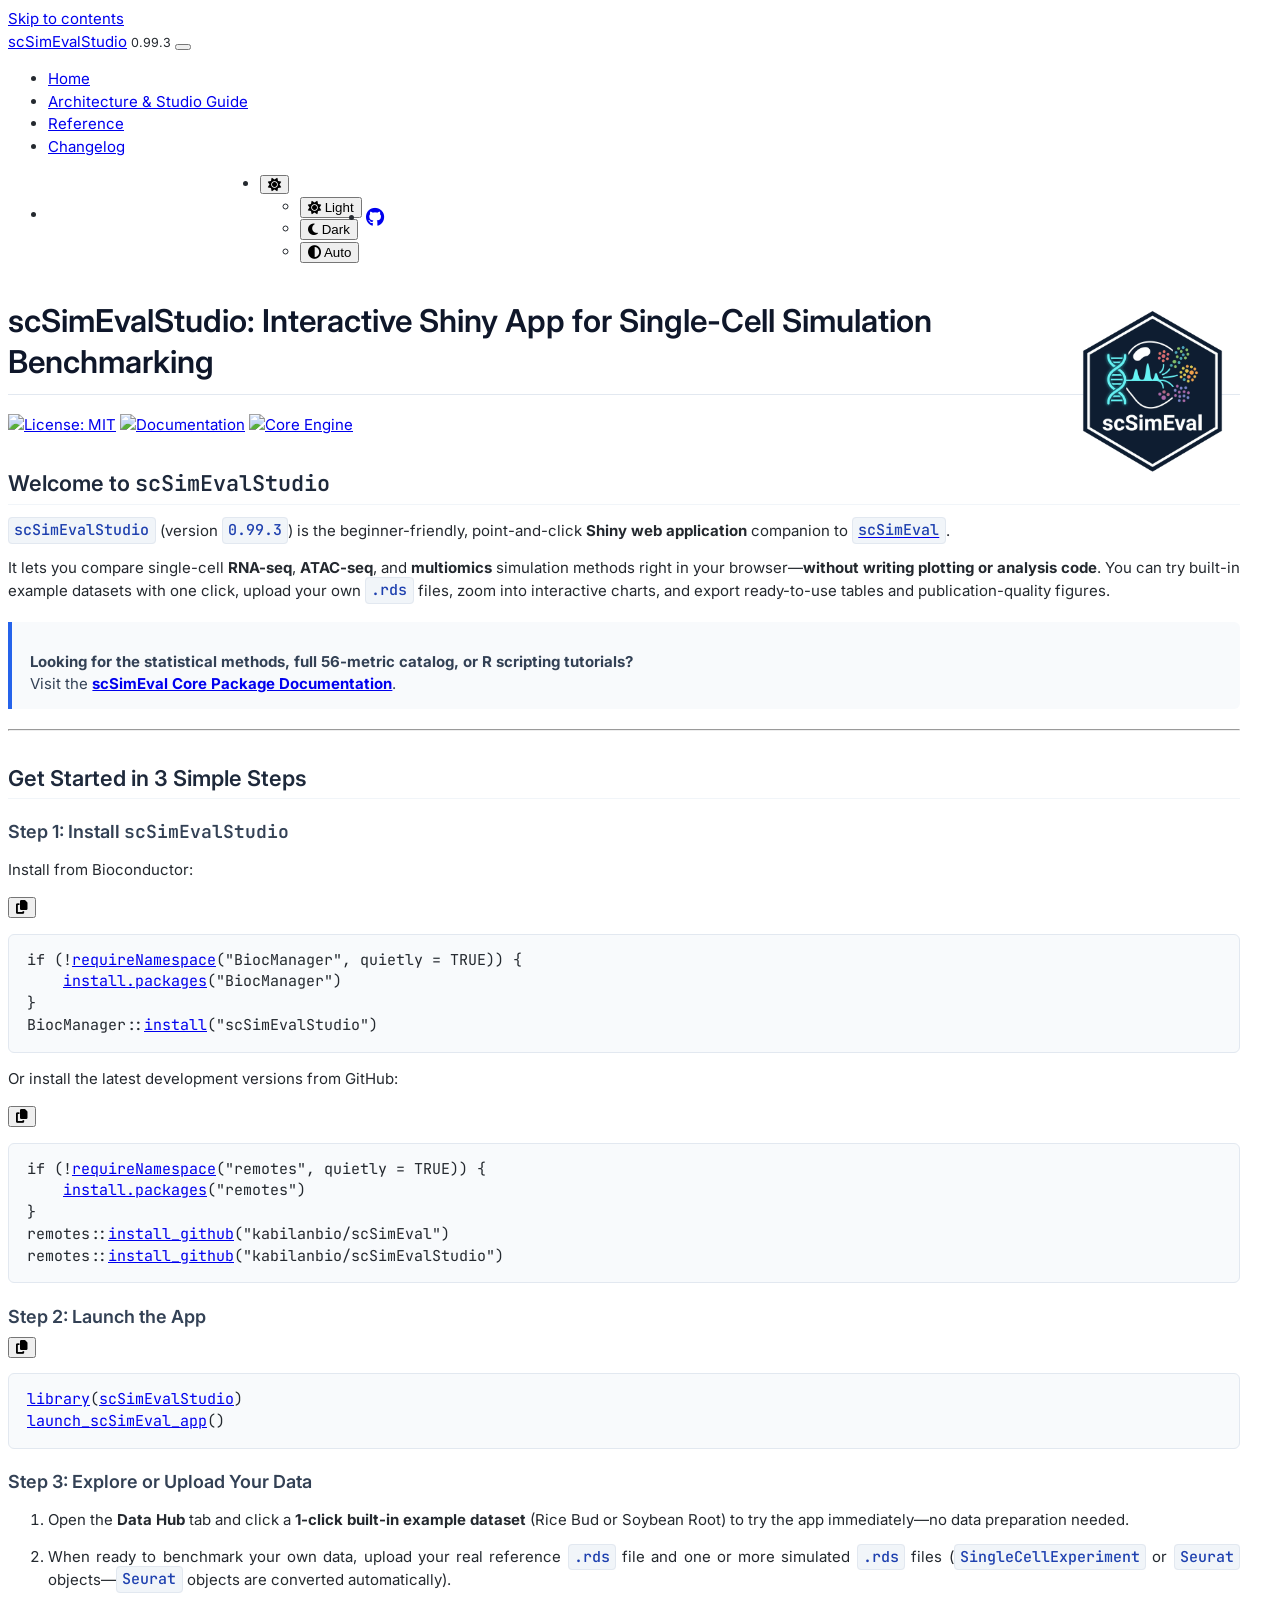
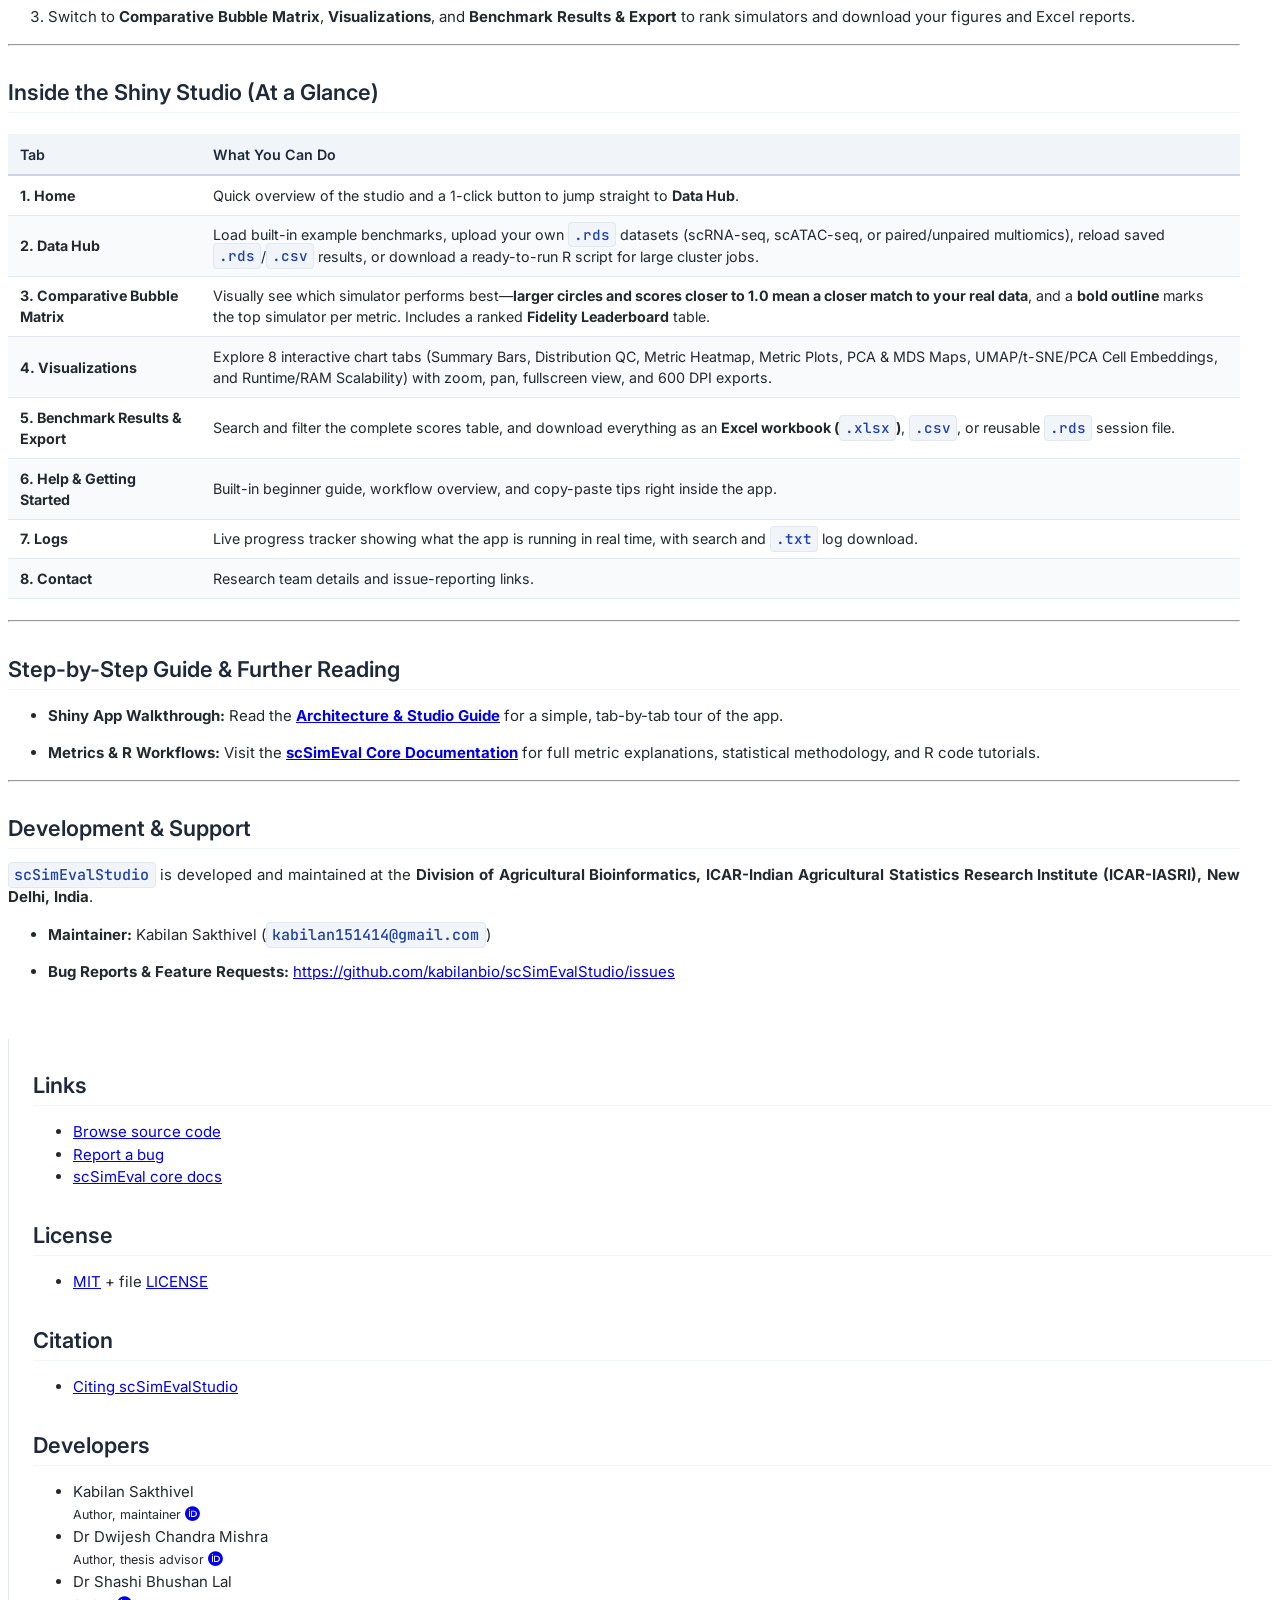
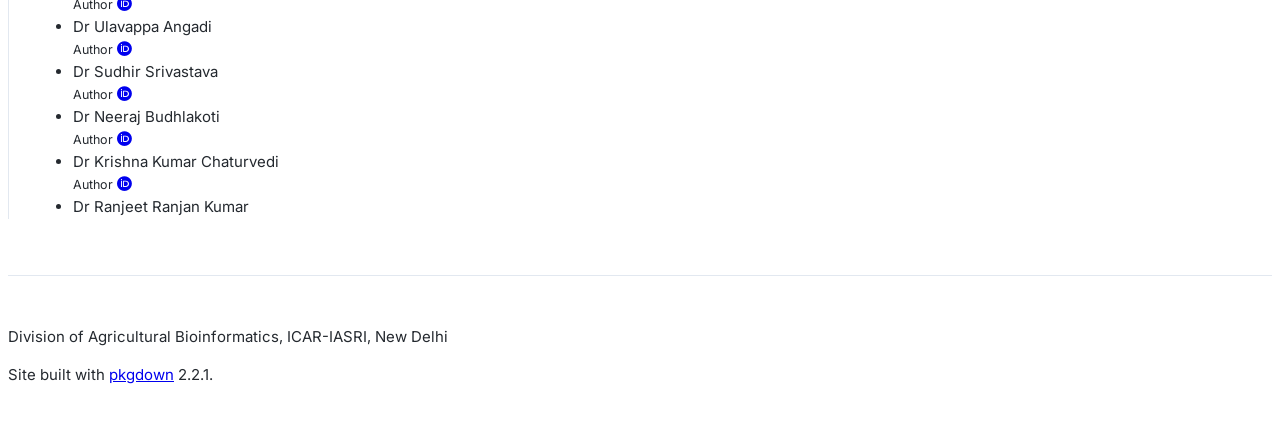
==== docs/index.html @ 8218915e "version 0.99.3 commit" ====
<!DOCTYPE html>
<!-- Generated by pkgdown: do not edit by hand --><html lang="en">
<head>
<meta http-equiv="Content-Type" content="text/html; charset=UTF-8">
<meta charset="utf-8">
<meta http-equiv="X-UA-Compatible" content="IE=edge">
<meta name="viewport" content="width=device-width, initial-scale=1, shrink-to-fit=no">
<title>scSimEvalStudio: Interactive Shiny App for Single-Cell Simulation Benchmarking • scSimEvalStudio</title>
<!-- favicons --><link rel="icon" type="image/png" sizes="96x96" href="favicon-96x96.png">
<link rel="icon" type="image/svg+xml" href="favicon.svg">
<link rel="apple-touch-icon" sizes="180x180" href="apple-touch-icon.png">
<link rel="icon" sizes="any" href="favicon.ico">
<link rel="manifest" href="site.webmanifest">
<script src="lightswitch.js"></script><script src="deps/jquery-3.6.0/jquery-3.6.0.min.js"></script><meta name="viewport" content="width=device-width, initial-scale=1, shrink-to-fit=no">
<link href="deps/bootstrap-5.3.8/bootstrap.min.css" rel="stylesheet">
<script src="deps/bootstrap-5.3.8/bootstrap.bundle.min.js"></script><link href="deps/font-awesome-6.5.2/css/all.min.css" rel="stylesheet">
<link href="deps/font-awesome-6.5.2/css/v4-shims.min.css" rel="stylesheet">
<script src="deps/headroom-0.11.0/headroom.min.js"></script><script src="deps/headroom-0.11.0/jQuery.headroom.min.js"></script><script src="deps/bootstrap-toc-1.0.1/bootstrap-toc.min.js"></script><script src="deps/clipboard.js-2.0.11/clipboard.min.js"></script><script src="deps/search-1.0.0/autocomplete.jquery.min.js"></script><script src="deps/search-1.0.0/fuse.min.js"></script><script src="deps/search-1.0.0/mark.min.js"></script><!-- pkgdown --><script src="pkgdown.js"></script><link href="extra.css" rel="stylesheet">
<meta property="og:title" content="scSimEvalStudio: Interactive Shiny App for Single-Cell Simulation Benchmarking">
<meta name="description" content="Point-and-click Shiny studio for exploring, comparing, and exporting single-cell and multiomics simulation benchmarks powered by scSimEval.">
<meta property="og:description" content="Point-and-click Shiny studio for exploring, comparing, and exporting single-cell and multiomics simulation benchmarks powered by scSimEval.">
<meta property="og:image" content="https://kabilanbio.github.io/scSimEvalStudio/logo.png">
<link rel="preconnect" href="https://fonts.googleapis.com">
<link rel="preconnect" href="https://fonts.gstatic.com" crossorigin>
<link href="https://fonts.googleapis.com/css2?family=Inter:wght@300;400;500;600;700&amp;family=JetBrains+Mono:wght@400;500&amp;display=swap" rel="stylesheet">
</head>
<body>
    <a href="#main" class="visually-hidden-focusable">Skip to contents</a>


    <nav class="navbar navbar-expand-lg fixed-top " aria-label="Site navigation"><div class="container">

    <a class="navbar-brand me-2" href="index.html">scSimEvalStudio</a>

    <small class="nav-text text-muted me-auto" data-bs-toggle="tooltip" data-bs-placement="bottom" title="">0.99.3</small>


    <button class="navbar-toggler" type="button" data-bs-toggle="collapse" data-bs-target="#navbar" aria-controls="navbar" aria-expanded="false" aria-label="Toggle navigation">
      <span class="navbar-toggler-icon"></span>
    </button>

    <div id="navbar" class="collapse navbar-collapse ms-3">
      <ul class="navbar-nav me-auto">
<li class="active nav-item"><a class="nav-link" href="index.html">Home</a></li>
<li class="nav-item"><a class="nav-link" href="articles/scSimEvalStudio-workflow.html">Architecture &amp; Studio Guide</a></li>
<li class="nav-item"><a class="nav-link" href="reference/index.html">Reference</a></li>
<li class="nav-item"><a class="nav-link" href="news/index.html">Changelog</a></li>
      </ul>
<ul class="navbar-nav">
<li class="nav-item"><form class="form-inline" role="search">
 <input class="form-control" type="search" name="search-input" id="search-input" autocomplete="off" aria-label="Search site" placeholder="Search for" data-search-index="search.json">
</form></li>
<li class="nav-item dropdown">
  <button class="nav-link dropdown-toggle" type="button" id="dropdown-lightswitch" data-bs-toggle="dropdown" aria-expanded="false" aria-haspopup="true" aria-label="Light switch"><span class="fa fa-sun"></span></button>
  <ul class="dropdown-menu dropdown-menu-end" aria-labelledby="dropdown-lightswitch">
<li><button class="dropdown-item" data-bs-theme-value="light"><span class="fa fa-sun"></span> Light</button></li>
    <li><button class="dropdown-item" data-bs-theme-value="dark"><span class="fa fa-moon"></span> Dark</button></li>
    <li><button class="dropdown-item" data-bs-theme-value="auto"><span class="fa fa-adjust"></span> Auto</button></li>
  </ul>
</li>
<li class="nav-item"><a class="external-link nav-link" href="https://github.com/kabilanbio/scSimEvalStudio" aria-label="GitHub repository"><span class="fa fa-github fa-lg"></span></a></li>
      </ul>
</div>


  </div>
</nav><div class="container template-home">
<div class="row">
  <main id="main" class="col-md-9"><div class="section level1">
<div class="page-header">
<img src="logo.png" class="logo" alt="scSimEvalStudio logo"><h1 id="scsimevalstudio-interactive-shiny-app-for-single-cell-simulation-benchmarking">scSimEvalStudio: Interactive Shiny App for Single-Cell Simulation Benchmarking<a class="anchor" aria-label="anchor" href="#scsimevalstudio-interactive-shiny-app-for-single-cell-simulation-benchmarking"></a>
</h1>
</div>
<p><a href="https://opensource.org/licenses/MIT" class="external-link"><img src="https://img.shields.io/badge/License-MIT-yellow.svg" alt="License: MIT"></a> <a href="https://kabilanbio.github.io/scSimEvalStudio/"><img src="https://img.shields.io/badge/docs-pkgdown-blue.svg" alt="Documentation"></a> <a href="https://kabilanbio.github.io/scSimEval/" class="external-link"><img src="https://img.shields.io/badge/scSimEval-v0.99.12-2c3e50.svg" alt="Core Engine"></a></p>
<hr>

<div class="section level2">
<h2 id="welcome-to-scsimevalstudio">Welcome to <code>scSimEvalStudio</code><a class="anchor" aria-label="anchor" href="#welcome-to-scsimevalstudio"></a>
</h2>
<p><strong><code>scSimEvalStudio</code></strong> (version <code>0.99.3</code>) is the beginner-friendly, point-and-click <strong>Shiny web application</strong> companion to <strong><a href="https://kabilanbio.github.io/scSimEval/" class="external-link"><code>scSimEval</code></a></strong>.</p>
<p>It lets you compare single-cell <strong>RNA-seq</strong>, <strong>ATAC-seq</strong>, and <strong>multiomics</strong> simulation methods right in your browser—<strong>without writing plotting or analysis code</strong>. You can try built-in example datasets with one click, upload your own <code>.rds</code> files, zoom into interactive charts, and export ready-to-use tables and publication-quality figures.</p>
<blockquote>
<p><strong>Looking for the statistical methods, full 56-metric catalog, or R scripting tutorials?</strong><br>
Visit the <strong><a href="https://kabilanbio.github.io/scSimEval/" class="external-link">scSimEval Core Package Documentation</a></strong>.</p>
</blockquote>
<hr>
</div>

<div class="section level2">
<h2 id="get-started-in-3-simple-steps">Get Started in 3 Simple Steps<a class="anchor" aria-label="anchor" href="#get-started-in-3-simple-steps"></a>
</h2>

<div class="section level3">
<h3 id="step-1-install-scsimevalstudio">Step 1: Install <code>scSimEvalStudio</code><a class="anchor" aria-label="anchor" href="#step-1-install-scsimevalstudio"></a>
</h3>
<p>Install from Bioconductor:</p>
<div class="sourceCode" id="cb1"><pre class="downlit sourceCode r">
<code class="sourceCode R"><span><span class="kw">if</span> <span class="op">(</span><span class="op">!</span><span class="fu"><a href="https://rdrr.io/r/base/ns-load.html" class="external-link">requireNamespace</a></span><span class="op">(</span><span class="st">"BiocManager"</span>, quietly <span class="op">=</span> <span class="cn">TRUE</span><span class="op">)</span><span class="op">)</span> <span class="op">{</span></span>
<span>    <span class="fu"><a href="https://rdrr.io/r/utils/install.packages.html" class="external-link">install.packages</a></span><span class="op">(</span><span class="st">"BiocManager"</span><span class="op">)</span></span>
<span><span class="op">}</span></span>
<span><span class="fu">BiocManager</span><span class="fu">::</span><span class="fu"><a href="https://bioconductor.github.io/BiocManager/reference/install.html" class="external-link">install</a></span><span class="op">(</span><span class="st">"scSimEvalStudio"</span><span class="op">)</span></span></code></pre></div>
<p>Or install the latest development versions from GitHub:</p>
<div class="sourceCode" id="cb2"><pre class="downlit sourceCode r">
<code class="sourceCode R"><span><span class="kw">if</span> <span class="op">(</span><span class="op">!</span><span class="fu"><a href="https://rdrr.io/r/base/ns-load.html" class="external-link">requireNamespace</a></span><span class="op">(</span><span class="st">"remotes"</span>, quietly <span class="op">=</span> <span class="cn">TRUE</span><span class="op">)</span><span class="op">)</span> <span class="op">{</span></span>
<span>    <span class="fu"><a href="https://rdrr.io/r/utils/install.packages.html" class="external-link">install.packages</a></span><span class="op">(</span><span class="st">"remotes"</span><span class="op">)</span></span>
<span><span class="op">}</span></span>
<span><span class="fu">remotes</span><span class="fu">::</span><span class="fu"><a href="https://remotes.r-lib.org/reference/install_github.html" class="external-link">install_github</a></span><span class="op">(</span><span class="st">"kabilanbio/scSimEval"</span><span class="op">)</span></span>
<span><span class="fu">remotes</span><span class="fu">::</span><span class="fu"><a href="https://remotes.r-lib.org/reference/install_github.html" class="external-link">install_github</a></span><span class="op">(</span><span class="st">"kabilanbio/scSimEvalStudio"</span><span class="op">)</span></span></code></pre></div>
</div>

<div class="section level3">
<h3 id="step-2-launch-the-app">Step 2: Launch the App<a class="anchor" aria-label="anchor" href="#step-2-launch-the-app"></a>
</h3>
<div class="sourceCode" id="cb3"><pre class="downlit sourceCode r">
<code class="sourceCode R"><span><span class="kw"><a href="https://rdrr.io/r/base/library.html" class="external-link">library</a></span><span class="op">(</span><span class="va"><a href="https://kabilanbio.github.io/scSimEvalStudio/">scSimEvalStudio</a></span><span class="op">)</span></span>
<span><span class="fu"><a href="reference/launch_scSimEval_app.html">launch_scSimEval_app</a></span><span class="op">(</span><span class="op">)</span></span></code></pre></div>
</div>

<div class="section level3">
<h3 id="step-3-explore-or-upload-your-data">Step 3: Explore or Upload Your Data<a class="anchor" aria-label="anchor" href="#step-3-explore-or-upload-your-data"></a>
</h3>
<ol>
<li>Open the <strong>Data Hub</strong> tab and click a <strong>1-click built-in example dataset</strong> (Rice Bud or Soybean Root) to try the app immediately—no data preparation needed.</li>
<li>When ready to benchmark your own data, upload your real reference <code>.rds</code> file and one or more simulated <code>.rds</code> files (<code>SingleCellExperiment</code> or <code>Seurat</code> objects—<code>Seurat</code> objects are converted automatically).</li>
<li>Switch to <strong>Comparative Bubble Matrix</strong>, <strong>Visualizations</strong>, and <strong>Benchmark Results &amp; Export</strong> to rank simulators and download your figures and Excel reports.</li>
</ol>
<hr>
</div>
</div>

<div class="section level2">
<h2 id="inside-the-shiny-studio-at-a-glance">Inside the Shiny Studio (At a Glance)<a class="anchor" aria-label="anchor" href="#inside-the-shiny-studio-at-a-glance"></a>
</h2>
<table class="table">
<thead>
<tr class="header">
<th style="text-align: left;">Tab</th>
<th style="text-align: left;">What You Can Do</th>
</tr>
</thead>
<tbody>
<tr class="odd">
<td style="text-align: left;"><strong>1. Home</strong></td>
<td style="text-align: left;">Quick overview of the studio and a 1-click button to jump straight to <strong>Data Hub</strong>.</td>
</tr>
<tr class="even">
<td style="text-align: left;"><strong>2. Data Hub</strong></td>
<td style="text-align: left;">Load built-in example benchmarks, upload your own <code>.rds</code> datasets (scRNA-seq, scATAC-seq, or paired/unpaired multiomics), reload saved <code>.rds</code>/<code>.csv</code> results, or download a ready-to-run R script for large cluster jobs.</td>
</tr>
<tr class="odd">
<td style="text-align: left;"><strong>3. Comparative Bubble Matrix</strong></td>
<td style="text-align: left;">Visually see which simulator performs best—<strong>larger circles and scores closer to 1.0 mean a closer match to your real data</strong>, and a <strong>bold outline</strong> marks the top simulator per metric. Includes a ranked <strong>Fidelity Leaderboard</strong> table.</td>
</tr>
<tr class="even">
<td style="text-align: left;"><strong>4. Visualizations</strong></td>
<td style="text-align: left;">Explore 8 interactive chart tabs (Summary Bars, Distribution QC, Metric Heatmap, Metric Plots, PCA &amp; MDS Maps, UMAP/t-SNE/PCA Cell Embeddings, and Runtime/RAM Scalability) with zoom, pan, fullscreen view, and 600 DPI exports.</td>
</tr>
<tr class="odd">
<td style="text-align: left;"><strong>5. Benchmark Results &amp; Export</strong></td>
<td style="text-align: left;">Search and filter the complete scores table, and download everything as an <strong>Excel workbook (<code>.xlsx</code>)</strong>, <strong><code>.csv</code></strong>, or reusable <strong><code>.rds</code></strong> session file.</td>
</tr>
<tr class="even">
<td style="text-align: left;"><strong>6. Help &amp; Getting Started</strong></td>
<td style="text-align: left;">Built-in beginner guide, workflow overview, and copy-paste tips right inside the app.</td>
</tr>
<tr class="odd">
<td style="text-align: left;"><strong>7. Logs</strong></td>
<td style="text-align: left;">Live progress tracker showing what the app is running in real time, with search and <code>.txt</code> log download.</td>
</tr>
<tr class="even">
<td style="text-align: left;"><strong>8. Contact</strong></td>
<td style="text-align: left;">Research team details and issue-reporting links.</td>
</tr>
</tbody>
</table>
<hr>
</div>

<div class="section level2">
<h2 id="step-by-step-guide-further-reading">Step-by-Step Guide &amp; Further Reading<a class="anchor" aria-label="anchor" href="#step-by-step-guide-further-reading"></a>
</h2>
<ul>
<li><strong>Shiny App Walkthrough:</strong> Read the <strong><a href="articles/scSimEvalStudio-workflow.html">Architecture &amp; Studio Guide</a></strong> for a simple, tab-by-tab tour of the app.</li>
<li><strong>Metrics &amp; R Workflows:</strong> Visit the <strong><a href="https://kabilanbio.github.io/scSimEval/" class="external-link">scSimEval Core Documentation</a></strong> for full metric explanations, statistical methodology, and R code tutorials.</li>
</ul>
<hr>
</div>

<div class="section level2">
<h2 id="development-support">Development &amp; Support<a class="anchor" aria-label="anchor" href="#development-support"></a>
</h2>
<p><code>scSimEvalStudio</code> is developed and maintained at the <strong>Division of Agricultural Bioinformatics, ICAR-Indian Agricultural Statistics Research Institute (ICAR-IASRI), New Delhi, India</strong>.</p>
<ul>
<li><strong>Maintainer:</strong> Kabilan Sakthivel (<code>kabilan151414@gmail.com</code>)</li>
<li><strong>Bug Reports &amp; Feature Requests:</strong> <a href="https://github.com/kabilanbio/scSimEvalStudio/issues" class="external-link">https://github.com/kabilanbio/scSimEvalStudio/issues</a></li>
</ul>
</div>
</div>
  </main><aside class="col-md-3"><div class="links">
<h2 data-toc-skip>Links</h2>
<ul class="list-unstyled">
<li><a href="https://github.com/kabilanbio/scSimEvalStudio/" class="external-link">Browse source code</a></li>
<li><a href="https://github.com/kabilanbio/scSimEvalStudio/issues" class="external-link">Report a bug</a></li>
<li><a href="https://kabilanbio.github.io/scSimEval/" class="external-link">scSimEval core docs</a></li>
</ul>
</div>

<div class="license">
<h2 data-toc-skip>License</h2>
<ul class="list-unstyled">
<li>
<a href="https://opensource.org/licenses/mit-license.php" class="external-link">MIT</a> + file <a href="LICENSE-text.html">LICENSE</a>
</li>
</ul>
</div>


<div class="citation">
<h2 data-toc-skip>Citation</h2>
<ul class="list-unstyled">
<li><a href="authors.html#citation">Citing scSimEvalStudio</a></li>
</ul>
</div>

<div class="developers">
<h2 data-toc-skip>Developers</h2>
<ul class="list-unstyled">
<li>Kabilan Sakthivel <br><small class="roles"> Author, maintainer </small> <a href="https://orcid.org/0009-0002-9422-0938" target="orcid.widget" aria-label="ORCID" class="external-link"><span class="fab fa-orcid orcid" aria-hidden="true"></span></a>  </li>
<li>Dr Dwijesh Chandra Mishra <br><small class="roles"> Author, thesis advisor </small> <a href="https://orcid.org/0000-0002-3327-6156" target="orcid.widget" aria-label="ORCID" class="external-link"><span class="fab fa-orcid orcid" aria-hidden="true"></span></a>  </li>
<li>Dr Shashi Bhushan Lal <br><small class="roles"> Author </small> <a href="https://orcid.org/0000-0002-2958-6178" target="orcid.widget" aria-label="ORCID" class="external-link"><span class="fab fa-orcid orcid" aria-hidden="true"></span></a>  </li>
<li>Dr Ulavappa Angadi <br><small class="roles"> Author </small> <a href="https://orcid.org/0000-0003-0012-0179" target="orcid.widget" aria-label="ORCID" class="external-link"><span class="fab fa-orcid orcid" aria-hidden="true"></span></a>  </li>
<li>Dr Sudhir Srivastava <br><small class="roles"> Author </small> <a href="https://orcid.org/0000-0003-4990-7693" target="orcid.widget" aria-label="ORCID" class="external-link"><span class="fab fa-orcid orcid" aria-hidden="true"></span></a>  </li>
<li>Dr Neeraj Budhlakoti <br><small class="roles"> Author </small> <a href="https://orcid.org/0000-0003-3380-7831" target="orcid.widget" aria-label="ORCID" class="external-link"><span class="fab fa-orcid orcid" aria-hidden="true"></span></a>  </li>
<li>Dr Krishna Kumar Chaturvedi <br><small class="roles"> Author </small> <a href="https://orcid.org/0000-0002-6529-5466" target="orcid.widget" aria-label="ORCID" class="external-link"><span class="fab fa-orcid orcid" aria-hidden="true"></span></a>  </li>
<li>Dr Ranjeet Ranjan Kumar <br><small class="roles"> Author </small> <a href="https://orcid.org/0000-0002-2279-6340" target="orcid.widget" aria-label="ORCID" class="external-link"><span class="fab fa-orcid orcid" aria-hidden="true"></span></a>  </li>
<li>Dr Navin Chandra Gupta <br><small class="roles"> Author </small> <a href="https://orcid.org/0000-0002-6502-448X" target="orcid.widget" aria-label="ORCID" class="external-link"><span class="fab fa-orcid orcid" aria-hidden="true"></span></a>  </li>
<li><a href="authors.html">More about authors...</a></li>
</ul>
</div>

  </aside>
</div>


    <footer><div class="pkgdown-footer-left">
  <p>Division of Agricultural Bioinformatics, ICAR-IASRI, New Delhi</p>
</div>

<div class="pkgdown-footer-right">
  <p>Site built with <a href="https://pkgdown.r-lib.org/" class="external-link">pkgdown</a> 2.2.1.</p>
</div>

    </footer>
</div>

<script>
document.addEventListener("DOMContentLoaded", function() {
  const searchInput = document.getElementById("search-input");
  if (searchInput) {
    searchInput.placeholder = "Search docs... (Press /)";
  }
});
</script>

  </body>
</html>
---- docs/deps/font-awesome-6.5.2/css/v4-shims.min.css ----
/*!
 * Font Awesome Free 6.5.2 by @fontawesome - https://fontawesome.com
 * License - https://fontawesome.com/license/free (Icons: CC BY 4.0, Fonts: SIL OFL 1.1, Code: MIT License)
 * Copyright 2024 Fonticons, Inc.
 */
.fa.fa-glass:before{content:"\f000"}.fa.fa-envelope-o{font-family:"Font Awesome 6 Free";font-weight:400}.fa.fa-envelope-o:before{content:"\f0e0"}.fa.fa-star-o{font-family:"Font Awesome 6 Free";font-weight:400}.fa.fa-star-o:before{content:"\f005"}.fa.fa-close:before,.fa.fa-remove:before{content:"\f00d"}.fa.fa-gear:before{content:"\f013"}.fa.fa-trash-o{font-family:"Font Awesome 6 Free";font-weight:400}.fa.fa-trash-o:before{content:"\f2ed"}.fa.fa-home:before{content:"\f015"}.fa.fa-file-o{font-family:"Font Awesome 6 Free";font-weight:400}.fa.fa-file-o:before{content:"\f15b"}.fa.fa-clock-o{font-family:"Font Awesome 6 Free";font-weight:400}.fa.fa-clock-o:before{content:"\f017"}.fa.fa-arrow-circle-o-down{font-family:"Font Awesome 6 Free";font-weight:400}.fa.fa-arrow-circle-o-down:before{content:"\f358"}.fa.fa-arrow-circle-o-up{font-family:"Font Awesome 6 Free";font-weight:400}.fa.fa-arrow-circle-o-up:before{content:"\f35b"}.fa.fa-play-circle-o{font-family:"Font Awesome 6 Free";font-weight:400}.fa.fa-play-circle-o:before{content:"\f144"}.fa.fa-repeat:before,.fa.fa-rotate-right:before{content:"\f01e"}.fa.fa-refresh:before{content:"\f021"}.fa.fa-list-alt{font-family:"Font Awesome 6 Free";font-weight:400}.fa.fa-list-alt:before{content:"\f022"}.fa.fa-dedent:before{content:"\f03b"}.fa.fa-video-camera:before{content:"\f03d"}.fa.fa-picture-o{font-family:"Font Awesome 6 Free";font-weight:400}.fa.fa-picture-o:before{content:"\f03e"}.fa.fa-photo{font-family:"Font Awesome 6 Free";font-weight:400}.fa.fa-photo:before{content:"\f03e"}.fa.fa-image{font-family:"Font Awesome 6 Free";font-weight:400}.fa.fa-image:before{content:"\f03e"}.fa.fa-map-marker:before{content:"\f3c5"}.fa.fa-pencil-square-o{font-family:"Font Awesome 6 Free";font-weight:400}.fa.fa-pencil-square-o:before{content:"\f044"}.fa.fa-edit{font-family:"Font Awesome 6 Free";font-weight:400}.fa.fa-edit:before{content:"\f044"}.fa.fa-share-square-o:before{content:"\f14d"}.fa.fa-check-square-o{font-family:"Font Awesome 6 Free";font-weight:400}.fa.fa-check-square-o:before{content:"\f14a"}.fa.fa-arrows:before{content:"\f0b2"}.fa.fa-times-circle-o{font-family:"Font Awesome 6 Free";font-weight:400}.fa.fa-times-circle-o:before{content:"\f057"}.fa.fa-check-circle-o{font-family:"Font Awesome 6 Free";font-weight:400}.fa.fa-check-circle-o:before{content:"\f058"}.fa.fa-mail-forward:before{content:"\f064"}.fa.fa-expand:before{content:"\f424"}.fa.fa-compress:before{content:"\f422"}.fa.fa-eye,.fa.fa-eye-slash{font-family:"Font Awesome 6 Free";font-weight:400}.fa.fa-warning:before{content:"\f071"}.fa.fa-calendar:before{content:"\f073"}.fa.fa-arrows-v:before{content:"\f338"}.fa.fa-arrows-h:before{content:"\f337"}.fa.fa-bar-chart-o:before,.fa.fa-bar-chart:before{content:"\e0e3"}.fa.fa-twitter-square{font-family:"Font Awesome 6 Brands";font-weight:400}.fa.fa-twitter-square:before{content:"\f081"}.fa.fa-facebook-square{font-family:"Font Awesome 6 Brands";font-weight:400}.fa.fa-facebook-square:before{content:"\f082"}.fa.fa-gears:before{content:"\f085"}.fa.fa-thumbs-o-up{font-family:"Font Awesome 6 Free";font-weight:400}.fa.fa-thumbs-o-up:before{content:"\f164"}.fa.fa-thumbs-o-down{font-family:"Font Awesome 6 Free";font-weight:400}.fa.fa-thumbs-o-down:before{content:"\f165"}.fa.fa-heart-o{font-family:"Font Awesome 6 Free";font-weight:400}.fa.fa-heart-o:before{content:"\f004"}.fa.fa-sign-out:before{content:"\f2f5"}.fa.fa-linkedin-square{font-family:"Font Awesome 6 Brands";font-weight:400}.fa.fa-linkedin-square:before{content:"\f08c"}.fa.fa-thumb-tack:before{content:"\f08d"}.fa.fa-external-link:before{content:"\f35d"}.fa.fa-sign-in:before{content:"\f2f6"}.fa.fa-github-square{font-family:"Font Awesome 6 Brands";font-weight:400}.fa.fa-github-square:before{content:"\f092"}.fa.fa-lemon-o{font-family:"Font Awesome 6 Free";font-weight:400}.fa.fa-lemon-o:before{content:"\f094"}.fa.fa-square-o{font-family:"Font Awesome 6 Free";font-weight:400}.fa.fa-square-o:before{content:"\f0c8"}.fa.fa-bookmark-o{font-family:"Font Awesome 6 Free";font-weight:400}.fa.fa-bookmark-o:before{content:"\f02e"}.fa.fa-facebook,.fa.fa-twitter{font-family:"Font Awesome 6 Brands";font-weight:400}.fa.fa-facebook:before{content:"\f39e"}.fa.fa-facebook-f{font-family:"Font Awesome 6 Brands";font-weight:400}.fa.fa-facebook-f:before{content:"\f39e"}.fa.fa-github{font-family:"Font Awesome 6 Brands";font-weight:400}.fa.fa-credit-card{font-family:"Font Awesome 6 Free";font-weight:400}.fa.fa-feed:before{content:"\f09e"}.fa.fa-hdd-o{font-family:"Font Awesome 6 Free";font-weight:400}.fa.fa-hdd-o:before{content:"\f0a0"}.fa.fa-hand-o-right{font-family:"Font Awesome 6 Free";font-weight:400}.fa.fa-hand-o-right:before{content:"\f0a4"}.fa.fa-hand-o-left{font-family:"Font Awesome 6 Free";font-weight:400}.fa.fa-hand-o-left:before{content:"\f0a5"}.fa.fa-hand-o-up{font-family:"Font Awesome 6 Free";font-weight:400}.fa.fa-hand-o-up:before{content:"\f0a6"}.fa.fa-hand-o-down{font-family:"Font Awesome 6 Free";font-weight:400}.fa.fa-hand-o-down:before{content:"\f0a7"}.fa.fa-globe:before{content:"\f57d"}.fa.fa-tasks:before{content:"\f828"}.fa.fa-arrows-alt:before{content:"\f31e"}.fa.fa-group:before{content:"\f0c0"}.fa.fa-chain:before{content:"\f0c1"}.fa.fa-cut:before{content:"\f0c4"}.fa.fa-files-o{font-family:"Font Awesome 6 Free";font-weight:400}.fa.fa-files-o:before{content:"\f0c5"}.fa.fa-floppy-o{font-family:"Font Awesome 6 Free";font-weight:400}.fa.fa-floppy-o:before{content:"\f0c7"}.fa.fa-save{font-family:"Font Awesome 6 Free";font-weight:400}.fa.fa-save:before{content:"\f0c7"}.fa.fa-navicon:before,.fa.fa-reorder:before{content:"\f0c9"}.fa.fa-magic:before{content:"\e2ca"}.fa.fa-pinterest,.fa.fa-pinterest-square{font-family:"Font Awesome 6 Brands";font-weight:400}.fa.fa-pinterest-square:before{content:"\f0d3"}.fa.fa-google-plus-square{font-family:"Font Awesome 6 Brands";font-weight:400}.fa.fa-google-plus-square:before{content:"\f0d4"}.fa.fa-google-plus{font-family:"Font Awesome 6 Brands";font-weight:400}.fa.fa-google-plus:before{content:"\f0d5"}.fa.fa-money:before{content:"\f3d1"}.fa.fa-unsorted:before{content:"\f0dc"}.fa.fa-sort-desc:before{content:"\f0dd"}.fa.fa-sort-asc:before{content:"\f0de"}.fa.fa-linkedin{font-family:"Font Awesome 6 Brands";font-weight:400}.fa.fa-linkedin:before{content:"\f0e1"}.fa.fa-rotate-left:before{content:"\f0e2"}.fa.fa-legal:before{content:"\f0e3"}.fa.fa-dashboard:before,.fa.fa-tachometer:before{content:"\f625"}.fa.fa-comment-o{font-family:"Font Awesome 6 Free";font-weight:400}.fa.fa-comment-o:before{content:"\f075"}.fa.fa-comments-o{font-family:"Font Awesome 6 Free";font-weight:400}.fa.fa-comments-o:before{content:"\f086"}.fa.fa-flash:before{content:"\f0e7"}.fa.fa-clipboard:before{content:"\f0ea"}.fa.fa-lightbulb-o{font-family:"Font Awesome 6 Free";font-weight:400}.fa.fa-lightbulb-o:before{content:"\f0eb"}.fa.fa-exchange:before{content:"\f362"}.fa.fa-cloud-download:before{content:"\f0ed"}.fa.fa-cloud-upload:before{content:"\f0ee"}.fa.fa-bell-o{font-family:"Font Awesome 6 Free";font-weight:400}.fa.fa-bell-o:before{content:"\f0f3"}.fa.fa-cutlery:before{content:"\f2e7"}.fa.fa-file-text-o{font-family:"Font Awesome 6 Free";font-weight:400}.fa.fa-file-text-o:before{content:"\f15c"}.fa.fa-building-o{font-family:"Font Awesome 6 Free";font-weight:400}.fa.fa-building-o:before{content:"\f1ad"}.fa.fa-hospital-o{font-family:"Font Awesome 6 Free";font-weight:400}.fa.fa-hospital-o:before{content:"\f0f8"}.fa.fa-tablet:before{content:"\f3fa"}.fa.fa-mobile-phone:before,.fa.fa-mobile:before{content:"\f3cd"}.fa.fa-circle-o{font-family:"Font Awesome 6 Free";font-weight:400}.fa.fa-circle-o:before{content:"\f111"}.fa.fa-mail-reply:before{content:"\f3e5"}.fa.fa-github-alt{font-family:"Font Awesome 6 Brands";font-weight:400}.fa.fa-folder-o{font-family:"Font Awesome 6 Free";font-weight:400}.fa.fa-folder-o:before{content:"\f07b"}.fa.fa-folder-open-o{font-family:"Font Awesome 6 Free";font-weight:400}.fa.fa-folder-open-o:before{content:"\f07c"}.fa.fa-smile-o{font-family:"Font Awesome 6 Free";font-weight:400}.fa.fa-smile-o:before{content:"\f118"}.fa.fa-frown-o{font-family:"Font Awesome 6 Free";font-weight:400}.fa.fa-frown-o:before{content:"\f119"}.fa.fa-meh-o{font-family:"Font Awesome 6 Free";font-weight:400}.fa.fa-meh-o:before{content:"\f11a"}.fa.fa-keyboard-o{font-family:"Font Awesome 6 Free";font-weight:400}.fa.fa-keyboard-o:before{content:"\f11c"}.fa.fa-flag-o{font-family:"Font Awesome 6 Free";font-weight:400}.fa.fa-flag-o:before{content:"\f024"}.fa.fa-mail-reply-all:before{content:"\f122"}.fa.fa-star-half-o{font-family:"Font Awesome 6 Free";font-weight:400}.fa.fa-star-half-o:before{content:"\f5c0"}.fa.fa-star-half-empty{font-family:"Font Awesome 6 Free";font-weight:400}.fa.fa-star-half-empty:before{content:"\f5c0"}.fa.fa-star-half-full{font-family:"Font Awesome 6 Free";font-weight:400}.fa.fa-star-half-full:before{content:"\f5c0"}.fa.fa-code-fork:before{content:"\f126"}.fa.fa-chain-broken:before,.fa.fa-unlink:before{content:"\f127"}.fa.fa-calendar-o{font-family:"Font Awesome 6 Free";font-weight:400}.fa.fa-calendar-o:before{content:"\f133"}.fa.fa-css3,.fa.fa-html5,.fa.fa-maxcdn{font-family:"Font Awesome 6 Brands";font-weight:400}.fa.fa-unlock-alt:before{content:"\f09c"}.fa.fa-minus-square-o{font-family:"Font Awesome 6 Free";font-weight:400}.fa.fa-minus-square-o:before{content:"\f146"}.fa.fa-level-up:before{content:"\f3bf"}.fa.fa-level-down:before{content:"\f3be"}.fa.fa-pencil-square:before{content:"\f14b"}.fa.fa-external-link-square:before{content:"\f360"}.fa.fa-compass{font-family:"Font Awesome 6 Free";font-weight:400}.fa.fa-caret-square-o-down{font-family:"Font Awesome 6 Free";font-weight:400}.fa.fa-caret-square-o-down:before{content:"\f150"}.fa.fa-toggle-down{font-family:"Font Awesome 6 Free";font-weight:400}.fa.fa-toggle-down:before{content:"\f150"}.fa.fa-caret-square-o-up{font-family:"Font Awesome 6 Free";font-weight:400}.fa.fa-caret-square-o-up:before{content:"\f151"}.fa.fa-toggle-up{font-family:"Font Awesome 6 Free";font-weight:400}.fa.fa-toggle-up:before{content:"\f151"}.fa.fa-caret-square-o-right{font-family:"Font Awesome 6 Free";font-weight:400}.fa.fa-caret-square-o-right:before{content:"\f152"}.fa.fa-toggle-right{font-family:"Font Awesome 6 Free";font-weight:400}.fa.fa-toggle-right:before{content:"\f152"}.fa.fa-eur:before,.fa.fa-euro:before{content:"\f153"}.fa.fa-gbp:before{content:"\f154"}.fa.fa-dollar:before,.fa.fa-usd:before{content:"\24"}.fa.fa-inr:before,.fa.fa-rupee:before{content:"\e1bc"}.fa.fa-cny:before,.fa.fa-jpy:before,.fa.fa-rmb:before,.fa.fa-yen:before{content:"\f157"}.fa.fa-rouble:before,.fa.fa-rub:before,.fa.fa-ruble:before{content:"\f158"}.fa.fa-krw:before,.fa.fa-won:before{content:"\f159"}.fa.fa-bitcoin,.fa.fa-btc{font-family:"Font Awesome 6 Brands";font-weight:400}.fa.fa-bitcoin:before{content:"\f15a"}.fa.fa-file-text:before{content:"\f15c"}.fa.fa-sort-alpha-asc:before{content:"\f15d"}.fa.fa-sort-alpha-desc:before{content:"\f881"}.fa.fa-sort-amount-asc:before{content:"\f884"}.fa.fa-sort-amount-desc:before{content:"\f160"}.fa.fa-sort-numeric-asc:before{content:"\f162"}.fa.fa-sort-numeric-desc:before{content:"\f886"}.fa.fa-youtube-square{font-family:"Font Awesome 6 Brands";font-weight:400}.fa.fa-youtube-square:before{content:"\f431"}.fa.fa-xing,.fa.fa-xing-square,.fa.fa-youtube{font-family:"Font Awesome 6 Brands";font-weight:400}.fa.fa-xing-square:before{content:"\f169"}.fa.fa-youtube-play{font-family:"Font Awesome 6 Brands";font-weight:400}.fa.fa-youtube-play:before{content:"\f167"}.fa.fa-adn,.fa.fa-bitbucket,.fa.fa-bitbucket-square,.fa.fa-dropbox,.fa.fa-flickr,.fa.fa-instagram,.fa.fa-stack-overflow{font-family:"Font Awesome 6 Brands";font-weight:400}.fa.fa-bitbucket-square:before{content:"\f171"}.fa.fa-tumblr,.fa.fa-tumblr-square{font-family:"Font Awesome 6 Brands";font-weight:400}.fa.fa-tumblr-square:before{content:"\f174"}.fa.fa-long-arrow-down:before{content:"\f309"}.fa.fa-long-arrow-up:before{content:"\f30c"}.fa.fa-long-arrow-left:before{content:"\f30a"}.fa.fa-long-arrow-right:before{content:"\f30b"}.fa.fa-android,.fa.fa-apple,.fa.fa-dribbble,.fa.fa-foursquare,.fa.fa-gittip,.fa.fa-gratipay,.fa.fa-linux,.fa.fa-skype,.fa.fa-trello,.fa.fa-windows{font-family:"Font Awesome 6 Brands";font-weight:400}.fa.fa-gittip:before{content:"\f184"}.fa.fa-sun-o{font-family:"Font Awesome 6 Free";font-weight:400}.fa.fa-sun-o:before{content:"\f185"}.fa.fa-moon-o{font-family:"Font Awesome 6 Free";font-weight:400}.fa.fa-moon-o:before{content:"\f186"}.fa.fa-pagelines,.fa.fa-renren,.fa.fa-stack-exchange,.fa.fa-vk,.fa.fa-weibo{font-family:"Font Awesome 6 Brands";font-weight:400}.fa.fa-arrow-circle-o-right{font-family:"Font Awesome 6 Free";font-weight:400}.fa.fa-arrow-circle-o-right:before{content:"\f35a"}.fa.fa-arrow-circle-o-left{font-family:"Font Awesome 6 Free";font-weight:400}.fa.fa-arrow-circle-o-left:before{content:"\f359"}.fa.fa-caret-square-o-left{font-family:"Font Awesome 6 Free";font-weight:400}.fa.fa-caret-square-o-left:before{content:"\f191"}.fa.fa-toggle-left{font-family:"Font Awesome 6 Free";font-weight:400}.fa.fa-toggle-left:before{content:"\f191"}.fa.fa-dot-circle-o{font-family:"Font Awesome 6 Free";font-weight:400}.fa.fa-dot-circle-o:before{content:"\f192"}.fa.fa-vimeo-square{font-family:"Font Awesome 6 Brands";font-weight:400}.fa.fa-vimeo-square:before{content:"\f194"}.fa.fa-try:before,.fa.fa-turkish-lira:before{content:"\e2bb"}.fa.fa-plus-square-o{font-family:"Font Awesome 6 Free";font-weight:400}.fa.fa-plus-square-o:before{content:"\f0fe"}.fa.fa-openid,.fa.fa-slack,.fa.fa-wordpress{font-family:"Font Awesome 6 Brands";font-weight:400}.fa.fa-bank:before,.fa.fa-institution:before{content:"\f19c"}.fa.fa-mortar-board:before{content:"\f19d"}.fa.fa-google,.fa.fa-reddit,.fa.fa-reddit-square,.fa.fa-yahoo{font-family:"Font Awesome 6 Brands";font-weight:400}.fa.fa-reddit-square:before{content:"\f1a2"}.fa.fa-behance,.fa.fa-behance-square,.fa.fa-delicious,.fa.fa-digg,.fa.fa-drupal,.fa.fa-joomla,.fa.fa-pied-piper-alt,.fa.fa-pied-piper-pp,.fa.fa-stumbleupon,.fa.fa-stumbleupon-circle{font-family:"Font Awesome 6 Brands";font-weight:400}.fa.fa-behance-square:before{content:"\f1b5"}.fa.fa-steam,.fa.fa-steam-square{font-family:"Font Awesome 6 Brands";font-weight:400}.fa.fa-steam-square:before{content:"\f1b7"}.fa.fa-automobile:before{content:"\f1b9"}.fa.fa-cab:before{content:"\f1ba"}.fa.fa-deviantart,.fa.fa-soundcloud,.fa.fa-spotify{font-family:"Font Awesome 6 Brands";font-weight:400}.fa.fa-file-pdf-o{font-family:"Font Awesome 6 Free";font-weight:400}.fa.fa-file-pdf-o:before{content:"\f1c1"}.fa.fa-file-word-o{font-family:"Font Awesome 6 Free";font-weight:400}.fa.fa-file-word-o:before{content:"\f1c2"}.fa.fa-file-excel-o{font-family:"Font Awesome 6 Free";font-weight:400}.fa.fa-file-excel-o:before{content:"\f1c3"}.fa.fa-file-powerpoint-o{font-family:"Font Awesome 6 Free";font-weight:400}.fa.fa-file-powerpoint-o:before{content:"\f1c4"}.fa.fa-file-image-o{font-family:"Font Awesome 6 Free";font-weight:400}.fa.fa-file-image-o:before{content:"\f1c5"}.fa.fa-file-photo-o{font-family:"Font Awesome 6 Free";font-weight:400}.fa.fa-file-photo-o:before{content:"\f1c5"}.fa.fa-file-picture-o{font-family:"Font Awesome 6 Free";font-weight:400}.fa.fa-file-picture-o:before{content:"\f1c5"}.fa.fa-file-archive-o{font-family:"Font Awesome 6 Free";font-weight:400}.fa.fa-file-archive-o:before{content:"\f1c6"}.fa.fa-file-zip-o{font-family:"Font Awesome 6 Free";font-weight:400}.fa.fa-file-zip-o:before{content:"\f1c6"}.fa.fa-file-audio-o{font-family:"Font Awesome 6 Free";font-weight:400}.fa.fa-file-audio-o:before{content:"\f1c7"}.fa.fa-file-sound-o{font-family:"Font Awesome 6 Free";font-weight:400}.fa.fa-file-sound-o:before{content:"\f1c7"}.fa.fa-file-video-o{font-family:"Font Awesome 6 Free";font-weight:400}.fa.fa-file-video-o:before{content:"\f1c8"}.fa.fa-file-movie-o{font-family:"Font Awesome 6 Free";font-weight:400}.fa.fa-file-movie-o:before{content:"\f1c8"}.fa.fa-file-code-o{font-family:"Font Awesome 6 Free";font-weight:400}.fa.fa-file-code-o:before{content:"\f1c9"}.fa.fa-codepen,.fa.fa-jsfiddle,.fa.fa-vine{font-family:"Font Awesome 6 Brands";font-weight:400}.fa.fa-life-bouy:before,.fa.fa-life-buoy:before,.fa.fa-life-saver:before,.fa.fa-support:before{content:"\f1cd"}.fa.fa-circle-o-notch:before{content:"\f1ce"}.fa.fa-ra,.fa.fa-rebel{font-family:"Font Awesome 6 Brands";font-weight:400}.fa.fa-ra:before{content:"\f1d0"}.fa.fa-resistance{font-family:"Font Awesome 6 Brands";font-weight:400}.fa.fa-resistance:before{content:"\f1d0"}.fa.fa-empire,.fa.fa-ge{font-family:"Font Awesome 6 Brands";font-weight:400}.fa.fa-ge:before{content:"\f1d1"}.fa.fa-git-square{font-family:"Font Awesome 6 Brands";font-weight:400}.fa.fa-git-square:before{content:"\f1d2"}.fa.fa-git,.fa.fa-hacker-news,.fa.fa-y-combinator-square{font-family:"Font Awesome 6 Brands";font-weight:400}.fa.fa-y-combinator-square:before{content:"\f1d4"}.fa.fa-yc-square{font-family:"Font Awesome 6 Brands";font-weight:400}.fa.fa-yc-square:before{content:"\f1d4"}.fa.fa-qq,.fa.fa-tencent-weibo,.fa.fa-wechat,.fa.fa-weixin{font-family:"Font Awesome 6 Brands";font-weight:400}.fa.fa-wechat:before{content:"\f1d7"}.fa.fa-send:before{content:"\f1d8"}.fa.fa-paper-plane-o{font-family:"Font Awesome 6 Free";font-weight:400}.fa.fa-paper-plane-o:before{content:"\f1d8"}.fa.fa-send-o{font-family:"Font Awesome 6 Free";font-weight:400}.fa.fa-send-o:before{content:"\f1d8"}.fa.fa-circle-thin{font-family:"Font Awesome 6 Free";font-weight:400}.fa.fa-circle-thin:before{content:"\f111"}.fa.fa-header:before{content:"\f1dc"}.fa.fa-futbol-o{font-family:"Font Awesome 6 Free";font-weight:400}.fa.fa-futbol-o:before{content:"\f1e3"}.fa.fa-soccer-ball-o{font-family:"Font Awesome 6 Free";font-weight:400}.fa.fa-soccer-ball-o:before{content:"\f1e3"}.fa.fa-slideshare,.fa.fa-twitch,.fa.fa-yelp{font-family:"Font Awesome 6 Brands";font-weight:400}.fa.fa-newspaper-o{font-family:"Font Awesome 6 Free";font-weight:400}.fa.fa-newspaper-o:before{content:"\f1ea"}.fa.fa-cc-amex,.fa.fa-cc-discover,.fa.fa-cc-mastercard,.fa.fa-cc-paypal,.fa.fa-cc-stripe,.fa.fa-cc-visa,.fa.fa-google-wallet,.fa.fa-paypal{font-family:"Font Awesome 6 Brands";font-weight:400}.fa.fa-bell-slash-o{font-family:"Font Awesome 6 Free";font-weight:400}.fa.fa-bell-slash-o:before{content:"\f1f6"}.fa.fa-trash:before{content:"\f2ed"}.fa.fa-copyright{font-family:"Font Awesome 6 Free";font-weight:400}.fa.fa-eyedropper:before{content:"\f1fb"}.fa.fa-area-chart:before{content:"\f1fe"}.fa.fa-pie-chart:before{content:"\f200"}.fa.fa-line-chart:before{content:"\f201"}.fa.fa-lastfm,.fa.fa-lastfm-square{font-family:"Font Awesome 6 Brands";font-weight:400}.fa.fa-lastfm-square:before{content:"\f203"}.fa.fa-angellist,.fa.fa-ioxhost{font-family:"Font Awesome 6 Brands";font-weight:400}.fa.fa-cc{font-family:"Font Awesome 6 Free";font-weight:400}.fa.fa-cc:before{content:"\f20a"}.fa.fa-ils:before,.fa.fa-shekel:before,.fa.fa-sheqel:before{content:"\f20b"}.fa.fa-buysellads,.fa.fa-connectdevelop,.fa.fa-dashcube,.fa.fa-forumbee,.fa.fa-leanpub,.fa.fa-sellsy,.fa.fa-shirtsinbulk,.fa.fa-simplybuilt,.fa.fa-skyatlas{font-family:"Font Awesome 6 Brands";font-weight:400}.fa.fa-diamond{font-family:"Font Awesome 6 Free";font-weight:400}.fa.fa-diamond:before{content:"\f3a5"}.fa.fa-intersex:before,.fa.fa-transgender:before{content:"\f224"}.fa.fa-transgender-alt:before{content:"\f225"}.fa.fa-facebook-official{font-family:"Font Awesome 6 Brands";font-weight:400}.fa.fa-facebook-official:before{content:"\f09a"}.fa.fa-pinterest-p,.fa.fa-whatsapp{font-family:"Font Awesome 6 Brands";font-weight:400}.fa.fa-hotel:before{content:"\f236"}.fa.fa-medium,.fa.fa-viacoin,.fa.fa-y-combinator,.fa.fa-yc{font-family:"Font Awesome 6 Brands";font-weight:400}.fa.fa-yc:before{content:"\f23b"}.fa.fa-expeditedssl,.fa.fa-opencart,.fa.fa-optin-monster{font-family:"Font Awesome 6 Brands";font-weight:400}.fa.fa-battery-4:before,.fa.fa-battery:before{content:"\f240"}.fa.fa-battery-3:before{content:"\f241"}.fa.fa-battery-2:before{content:"\f242"}.fa.fa-battery-1:before{content:"\f243"}.fa.fa-battery-0:before{content:"\f244"}.fa.fa-object-group,.fa.fa-object-ungroup,.fa.fa-sticky-note-o{font-family:"Font Awesome 6 Free";font-weight:400}.fa.fa-sticky-note-o:before{content:"\f249"}.fa.fa-cc-diners-club,.fa.fa-cc-jcb{font-family:"Font Awesome 6 Brands";font-weight:400}.fa.fa-clone{font-family:"Font Awesome 6 Free";font-weight:400}.fa.fa-hourglass-o:before{content:"\f254"}.fa.fa-hourglass-1:before{content:"\f251"}.fa.fa-hourglass-2:before{content:"\f252"}.fa.fa-hourglass-3:before{content:"\f253"}.fa.fa-hand-rock-o{font-family:"Font Awesome 6 Free";font-weight:400}.fa.fa-hand-rock-o:before{content:"\f255"}.fa.fa-hand-grab-o{font-family:"Font Awesome 6 Free";font-weight:400}.fa.fa-hand-grab-o:before{content:"\f255"}.fa.fa-hand-paper-o{font-family:"Font Awesome 6 Free";font-weight:400}.fa.fa-hand-paper-o:before{content:"\f256"}.fa.fa-hand-stop-o{font-family:"Font Awesome 6 Free";font-weight:400}.fa.fa-hand-stop-o:before{content:"\f256"}.fa.fa-hand-scissors-o{font-family:"Font Awesome 6 Free";font-weight:400}.fa.fa-hand-scissors-o:before{content:"\f257"}.fa.fa-hand-lizard-o{font-family:"Font Awesome 6 Free";font-weight:400}.fa.fa-hand-lizard-o:before{content:"\f258"}.fa.fa-hand-spock-o{font-family:"Font Awesome 6 Free";font-weight:400}.fa.fa-hand-spock-o:before{content:"\f259"}.fa.fa-hand-pointer-o{font-family:"Font Awesome 6 Free";font-weight:400}.fa.fa-hand-pointer-o:before{content:"\f25a"}.fa.fa-hand-peace-o{font-family:"Font Awesome 6 Free";font-weight:400}.fa.fa-hand-peace-o:before{content:"\f25b"}.fa.fa-registered{font-family:"Font Awesome 6 Free";font-weight:400}.fa.fa-creative-commons,.fa.fa-gg,.fa.fa-gg-circle,.fa.fa-odnoklassniki,.fa.fa-odnoklassniki-square{font-family:"Font Awesome 6 Brands";font-weight:400}.fa.fa-odnoklassniki-square:before{content:"\f264"}.fa.fa-chrome,.fa.fa-firefox,.fa.fa-get-pocket,.fa.fa-internet-explorer,.fa.fa-opera,.fa.fa-safari,.fa.fa-wikipedia-w{font-family:"Font Awesome 6 Brands";font-weight:400}.fa.fa-television:before{content:"\f26c"}.fa.fa-500px,.fa.fa-amazon,.fa.fa-contao{font-family:"Font Awesome 6 Brands";font-weight:400}.fa.fa-calendar-plus-o{font-family:"Font Awesome 6 Free";font-weight:400}.fa.fa-calendar-plus-o:before{content:"\f271"}.fa.fa-calendar-minus-o{font-family:"Font Awesome 6 Free";font-weight:400}.fa.fa-calendar-minus-o:before{content:"\f272"}.fa.fa-calendar-times-o{font-family:"Font Awesome 6 Free";font-weight:400}.fa.fa-calendar-times-o:before{content:"\f273"}.fa.fa-calendar-check-o{font-family:"Font Awesome 6 Free";font-weight:400}.fa.fa-calendar-check-o:before{content:"\f274"}.fa.fa-map-o{font-family:"Font Awesome 6 Free";font-weight:400}.fa.fa-map-o:before{content:"\f279"}.fa.fa-commenting:before{content:"\f4ad"}.fa.fa-commenting-o{font-family:"Font Awesome 6 Free";font-weight:400}.fa.fa-commenting-o:before{content:"\f4ad"}.fa.fa-houzz,.fa.fa-vimeo{font-family:"Font Awesome 6 Brands";font-weight:400}.fa.fa-vimeo:before{content:"\f27d"}.fa.fa-black-tie,.fa.fa-edge,.fa.fa-fonticons,.fa.fa-reddit-alien{font-family:"Font Awesome 6 Brands";font-weight:400}.fa.fa-credit-card-alt:before{content:"\f09d"}.fa.fa-codiepie,.fa.fa-fort-awesome,.fa.fa-mixcloud,.fa.fa-modx,.fa.fa-product-hunt,.fa.fa-scribd,.fa.fa-usb{font-family:"Font Awesome 6 Brands";font-weight:400}.fa.fa-pause-circle-o{font-family:"Font Awesome 6 Free";font-weight:400}.fa.fa-pause-circle-o:before{content:"\f28b"}.fa.fa-stop-circle-o{font-family:"Font Awesome 6 Free";font-weight:400}.fa.fa-stop-circle-o:before{content:"\f28d"}.fa.fa-bluetooth,.fa.fa-bluetooth-b,.fa.fa-envira,.fa.fa-gitlab,.fa.fa-wheelchair-alt,.fa.fa-wpbeginner,.fa.fa-wpforms{font-family:"Font Awesome 6 Brands";font-weight:400}.fa.fa-wheelchair-alt:before{content:"\f368"}.fa.fa-question-circle-o{font-family:"Font Awesome 6 Free";font-weight:400}.fa.fa-question-circle-o:before{content:"\f059"}.fa.fa-volume-control-phone:before{content:"\f2a0"}.fa.fa-asl-interpreting:before{content:"\f2a3"}.fa.fa-deafness:before,.fa.fa-hard-of-hearing:before{content:"\f2a4"}.fa.fa-glide,.fa.fa-glide-g{font-family:"Font Awesome 6 Brands";font-weight:400}.fa.fa-signing:before{content:"\f2a7"}.fa.fa-viadeo,.fa.fa-viadeo-square{font-family:"Font Awesome 6 Brands";font-weight:400}.fa.fa-viadeo-square:before{content:"\f2aa"}.fa.fa-snapchat,.fa.fa-snapchat-ghost{font-family:"Font Awesome 6 Brands";font-weight:400}.fa.fa-snapchat-ghost:before{content:"\f2ab"}.fa.fa-snapchat-square{font-family:"Font Awesome 6 Brands";font-weight:400}.fa.fa-snapchat-square:before{content:"\f2ad"}.fa.fa-first-order,.fa.fa-google-plus-official,.fa.fa-pied-piper,.fa.fa-themeisle,.fa.fa-yoast{font-family:"Font Awesome 6 Brands";font-weight:400}.fa.fa-google-plus-official:before{content:"\f2b3"}.fa.fa-google-plus-circle{font-family:"Font Awesome 6 Brands";font-weight:400}.fa.fa-google-plus-circle:before{content:"\f2b3"}.fa.fa-fa,.fa.fa-font-awesome{font-family:"Font Awesome 6 Brands";font-weight:400}.fa.fa-fa:before{content:"\f2b4"}.fa.fa-handshake-o{font-family:"Font Awesome 6 Free";font-weight:400}.fa.fa-handshake-o:before{content:"\f2b5"}.fa.fa-envelope-open-o{font-family:"Font Awesome 6 Free";font-weight:400}.fa.fa-envelope-open-o:before{content:"\f2b6"}.fa.fa-linode{font-family:"Font Awesome 6 Brands";font-weight:400}.fa.fa-address-book-o{font-family:"Font Awesome 6 Free";font-weight:400}.fa.fa-address-book-o:before{content:"\f2b9"}.fa.fa-vcard:before{content:"\f2bb"}.fa.fa-address-card-o{font-family:"Font Awesome 6 Free";font-weight:400}.fa.fa-address-card-o:before{content:"\f2bb"}.fa.fa-vcard-o{font-family:"Font Awesome 6 Free";font-weight:400}.fa.fa-vcard-o:before{content:"\f2bb"}.fa.fa-user-circle-o{font-family:"Font Awesome 6 Free";font-weight:400}.fa.fa-user-circle-o:before{content:"\f2bd"}.fa.fa-user-o{font-family:"Font Awesome 6 Free";font-weight:400}.fa.fa-user-o:before{content:"\f007"}.fa.fa-id-badge{font-family:"Font Awesome 6 Free";font-weight:400}.fa.fa-drivers-license:before{content:"\f2c2"}.fa.fa-id-card-o{font-family:"Font Awesome 6 Free";font-weight:400}.fa.fa-id-card-o:before{content:"\f2c2"}.fa.fa-drivers-license-o{font-family:"Font Awesome 6 Free";font-weight:400}.fa.fa-drivers-license-o:before{content:"\f2c2"}.fa.fa-free-code-camp,.fa.fa-quora,.fa.fa-telegram{font-family:"Font Awesome 6 Brands";font-weight:400}.fa.fa-thermometer-4:before,.fa.fa-thermometer:before{content:"\f2c7"}.fa.fa-thermometer-3:before{content:"\f2c8"}.fa.fa-thermometer-2:before{content:"\f2c9"}.fa.fa-thermometer-1:before{content:"\f2ca"}.fa.fa-thermometer-0:before{content:"\f2cb"}.fa.fa-bathtub:before,.fa.fa-s15:before{content:"\f2cd"}.fa.fa-window-maximize,.fa.fa-window-restore{font-family:"Font Awesome 6 Free";font-weight:400}.fa.fa-times-rectangle:before{content:"\f410"}.fa.fa-window-close-o{font-family:"Font Awesome 6 Free";font-weight:400}.fa.fa-window-close-o:before{content:"\f410"}.fa.fa-times-rectangle-o{font-family:"Font Awesome 6 Free";font-weight:400}.fa.fa-times-rectangle-o:before{content:"\f410"}.fa.fa-bandcamp,.fa.fa-eercast,.fa.fa-etsy,.fa.fa-grav,.fa.fa-imdb,.fa.fa-ravelry{font-family:"Font Awesome 6 Brands";font-weight:400}.fa.fa-eercast:before{content:"\f2da"}.fa.fa-snowflake-o{font-family:"Font Awesome 6 Free";font-weight:400}.fa.fa-snowflake-o:before{content:"\f2dc"}.fa.fa-meetup,.fa.fa-superpowers,.fa.fa-wpexplorer{font-family:"Font Awesome 6 Brands";font-weight:400}
---- docs/extra.css ----
@import url('https://fonts.googleapis.com/css2?family=Inter:wght@300;400;500;600;700&family=JetBrains+Mono:wght@400;500&display=swap');

/* ==========================================================================
   scSimEval Documentation Theme (Tidyverse Light + High-Contrast Night Mode)
   ========================================================================== */

/* Typography & Global Layout */
body {
  font-family: 'Inter', -apple-system, BlinkMacSystemFont, "Segoe UI", Roboto, "Helvetica Neue", Arial, sans-serif !important;
  font-size: 15px !important;
  line-height: 1.5 !important;
  color: #24292f !important;
  background-color: #ffffff !important;
}

main p, main li, main dd, .section p, .section li {
  font-family: 'Inter', -apple-system, BlinkMacSystemFont, "Segoe UI", Roboto, "Helvetica Neue", Arial, sans-serif !important;
  line-height: 1.5 !important;
  text-align: justify !important;
  text-justify: inter-word !important;
  margin-bottom: 1em !important;
}

h1, h2, h3, h4, h5, h6 {
  font-family: 'Inter', -apple-system, BlinkMacSystemFont, "Segoe UI", Roboto, "Helvetica Neue", Arial, sans-serif !important;
  font-weight: 600 !important;
  color: #0f172a !important;
  text-align: left !important;
  line-height: 1.3 !important;
}

/* Page Header & Single Underline Rule (Ensures strictly ONE line under titles) */
.page-header {
  border-bottom: none !important;
  padding-bottom: 0 !important;
  margin-bottom: 1.2rem !important;
}

.page-header + hr,
.page-header hr,
h1 + hr,
.page-header ~ hr {
  display: none !important;
}

h1 {
  font-size: 2.1em !important;
  border-bottom: 1.5px solid #e2e8f0 !important;
  padding-bottom: 0.35em !important;
  margin-top: 1.2em !important;
  margin-bottom: 0.6em !important;
}

h2 {
  font-size: 1.45em !important;
  border-bottom: 1px solid #f1f5f9 !important;
  padding-bottom: 0.25em !important;
  color: #1e293b !important;
  margin-top: 1.5em !important;
  margin-bottom: 0.5em !important;
}

h3 {
  font-size: 1.2em !important;
  color: #334155 !important;
  margin-top: 1.2em !important;
  margin-bottom: 0.4em !important;
}

code, pre, kbd, samp {
  font-family: 'JetBrains Mono', Consolas, Monaco, "Courier New", monospace !important;
}

pre {
  background-color: #f8fafc !important;
  border: 1px solid #e2e8f0 !important;
  border-radius: 6px !important;
  padding: 1em 1.2em !important;
  line-height: 1.45 !important;
  max-width: 100% !important;
  overflow-x: auto !important;
}

/* Blockquotes & Callouts */
blockquote {
  background-color: #f8fafc !important;
  border-left: 4px solid #2563eb !important;
  padding: 0.85rem 1.15rem !important;
  margin: 1.25rem 0 !important;
  border-radius: 0 6px 6px 0 !important;
  color: #334155 !important;
}

blockquote p:last-child {
  margin-bottom: 0 !important;
}

/* Responsive Tables without Column Collision */
table {
  display: block !important;
  width: 100% !important;
  max-width: 100% !important;
  overflow-x: auto !important;
  border-collapse: collapse !important;
  margin: 1.5em 0 !important;
  font-size: 0.95em !important;
}

th {
  background-color: #f1f5f9 !important;
  color: #1e293b !important;
  font-weight: 600 !important;
  border-bottom: 2px solid #cbd5e1 !important;
  padding: 0.65em 0.85em !important;
  text-align: left !important;
}

td {
  padding: 0.6em 0.85em !important;
  border-bottom: 1px solid #e2e8f0 !important;
  text-align: left !important;
}

tr:nth-child(even) td {
  background-color: #f8fafc !important;
}

/* ==========================================================================
   Two-Column Layout: Main Content (Left) & Headings Sidebar (Right)
   Follows tidyr / ggplot2 Tidyverse Design Pattern
   ========================================================================== */

main#main, .col-md-9 {
  min-width: 0 !important;
  padding-right: 2rem !important;
  padding-bottom: 2.5rem !important;
}

/* Right Headings Sidebar - Sticky, Clean, Single Slider, Stops Before Footer */
@media (min-width: 768px) {
  aside.col-md-3 {
    position: sticky !important;
    top: 85px !important;
    max-height: calc(100vh - 120px) !important;
    overflow-y: auto !important;
    overflow-x: hidden !important;
    padding-left: 1.5rem !important;
    border-left: 1px solid #e2e8f0 !important;
    scrollbar-width: none !important; /* Firefox */
    -ms-overflow-style: none !important; /* IE and Edge */
  }

  aside.col-md-3::-webkit-scrollbar,
  nav#toc::-webkit-scrollbar {
    display: none !important;
    width: 0 !important;
    height: 0 !important;
  }
}

@media (max-width: 767.98px) {
  aside.col-md-3 {
    margin-top: 2rem !important;
    border-top: 1px solid #e2e8f0 !important;
    border-left: none !important;
    padding-top: 1.5rem !important;
    padding-left: 0 !important;
  }
}

/* Table of Contents Styling (Clean Tidyverse Style) */
nav#toc {
  font-size: 0.9rem !important;
  scrollbar-width: none !important;
}

nav#toc h2 {
  font-size: 0.92rem !important;
  font-weight: 700 !important;
  color: #475569 !important;
  text-transform: uppercase !important;
  letter-spacing: 0.06em !important;
  border-bottom: none !important;
  padding-bottom: 0 !important;
  margin-top: 0.2rem !important;
  margin-bottom: 0.8rem !important;
}

nav#toc ul {
  padding-left: 0.25rem !important;
  list-style: none !important;
  margin: 0 !important;
}

nav#toc li {
  margin-bottom: 0.45rem !important;
  line-height: 1.4 !important;
  text-align: left !important;
}

nav#toc a {
  color: #475569 !important;
  text-decoration: none !important;
  transition: color 0.15s ease-in-out !important;
  display: block !important;
}

nav#toc a:hover, nav#toc a.active {
  color: #2563eb !important;
  font-weight: 600 !important;
}

/* ==========================================================================
   Footer Isolation (Prevents Sidebar Overflow / Overlap)
   ========================================================================== */
footer {
  margin-top: 3.5rem !important;
  padding: 2.2rem 0 !important;
  border-top: 1px solid #e2e8f0 !important;
  background-color: #ffffff !important;
  position: relative !important;
  z-index: 20 !important;
  clear: both !important;
}

/* Function names and inline code inside paragraph texts in dark blue */
p code,
p a code,
p a > code,
li code,
li a code,
li a > code,
td code,
th code,
dd code,
dt code {
  color: #1e40af !important;
  background-color: #f1f5f9 !important;
  padding: 0.15em 0.35em !important;
  border-radius: 4px !important;
  font-weight: 500 !important;
  border: 1px solid #e2e8f0 !important;
}

p a:hover code,
li a:hover code,
td a:hover code,
dt a:hover code {
  color: #1d4ed8 !important;
  text-decoration: underline !important;
}

/* Box surrounding figures (only around the figure itself) */
.figure img,
figure img,
img.r-plt,
p > img:not(.logo):not([src*="shields.io"]):not([src*="badge"]) {
  border: 1.5px solid #000000 !important;
  border-radius: 4px !important;
  padding: 3px !important;
  background-color: #ffffff !important;
  box-sizing: border-box !important;
  max-width: 100% !important;
  height: auto !important;
}

/* Remove 'Source: vignettes/****.Rmd' texts everywhere */
.page-header small.dont-index,
.template-article small.dont-index,
small.dont-index {
  display: none !important;
}

/* ==========================================================================
   Logo Display Control: ONLY on Home Page and Reference Page
   ========================================================================== */

/* Default: hide page logo everywhere */
.page-header img.logo,
.page-header .logo,
.template-article .page-header img.logo,
.template-article img.logo,
.template-article .page-header .logo,
.template-news .page-header img.logo,
.template-news img.logo,
.template-citation-authors .page-header img.logo,
.template-citation-authors img.logo,
.template-reference-topic .page-header img.logo,
.template-reference-topic img.logo {
  display: none !important;
}

/* Prominently show logo ONLY on Home Page and Reference Index Page */
.template-home .page-header img.logo,
.template-home img.logo,
.template-reference-index .page-header img.logo,
.template-reference-index img.logo {
  display: block !important;
  width: 175px !important;
  min-width: 175px !important;
  max-width: 175px !important;
  height: auto !important;
  float: right !important;
  margin-left: 2rem !important;
  margin-bottom: 1.5rem !important;
  border: none !important;
  box-shadow: none !important;
  filter: none !important;
  border-radius: 0 !important;
  background: transparent !important;
}

.navbar-brand img, .navbar-brand .logo {
  height: 42px !important;
  width: auto !important;
  margin-right: 10px !important;
  vertical-align: middle !important;
}

@media (max-width: 767.98px) {
  .template-home .page-header img.logo,
  .template-home img.logo,
  .template-reference-index .page-header img.logo,
  .template-reference-index img.logo {
    width: 120px !important;
    min-width: 120px !important;
    max-width: 120px !important;
    float: none !important;
    display: block !important;
    margin: 0 auto 1.5rem auto !important;
  }
}

/* Ensure citation section is completely hidden on Authors page */
.template-citation-authors div.section:has(> #citation),
.template-citation-authors #citation,
.template-citation-authors #citation ~ * {
  display: none !important;
}

/* ==========================================================================
   Navbar Search Bar, Lightswitch & Autocomplete Styling
   ========================================================================== */
.navbar #search-input {
  background-color: rgba(255, 255, 255, 0.15) !important;
  border: 1px solid rgba(255, 255, 255, 0.3) !important;
  border-radius: 20px !important;
  color: #ffffff !important;
  padding: 0.32rem 0.95rem 0.32rem 2.2rem !important;
  font-size: 0.86rem !important;
  width: 200px !important;
  transition: all 0.25s ease-in-out !important;
  background-image: url("data:image/svg+xml,%3Csvg xmlns='http://www.w3.org/2000/svg' viewBox='0 0 24 24' fill='none' stroke='white' stroke-width='2.2' stroke-linecap='round' stroke-linejoin='round'%3E%3Ccircle cx='11' cy='11' r='8'%3E%3C/circle%3E%3Cline x1='21' y1='21' x2='16.65' y2='16.65'%3E%3C/line%3E%3C/svg%3E") !important;
  background-repeat: no-repeat !important;
  background-position: 0.65rem center !important;
  background-size: 0.92rem 0.92rem !important;
}

.navbar #search-input::placeholder {
  color: rgba(255, 255, 255, 0.75) !important;
  font-size: 0.84rem !important;
}

.navbar #search-input:focus {
  background-color: #ffffff !important;
  border-color: #38bdf8 !important;
  color: #0f172a !important;
  width: 270px !important;
  box-shadow: 0 0 0 3px rgba(56, 189, 248, 0.35) !important;
  outline: none !important;
  background-image: url("data:image/svg+xml,%3Csvg xmlns='http://www.w3.org/2000/svg' viewBox='0 0 24 24' fill='none' stroke='%2364748b' stroke-width='2.2' stroke-linecap='round' stroke-linejoin='round'%3E%3Ccircle cx='11' cy='11' r='8'%3E%3C/circle%3E%3Cline x1='21' y1='21' x2='16.65' y2='16.65'%3E%3C/line%3E%3C/svg%3E") !important;
}

.navbar #search-input:focus::placeholder {
  color: #94a3b8 !important;
}

.navbar form[role="search"] {
  display: flex !important;
  align-items: center !important;
  margin: 0 0.5rem 0 0 !important;
}

.navbar .navbar-nav:last-child {
  display: flex !important;
  align-items: center !important;
  flex-direction: row !important;
  gap: 0.25rem !important;
}

#dropdown-lightswitch {
  display: inline-flex !important;
  align-items: center !important;
  gap: 0.35rem !important;
  cursor: pointer !important;
}

/* Autocomplete dropdown menu */
.algolia-autocomplete {
  width: 100% !important;
}

.algolia-autocomplete .aa-dropdown-menu {
  background-color: #ffffff !important;
  border: 1px solid #e2e8f0 !important;
  border-radius: 12px !important;
  box-shadow: 0 10px 25px -5px rgba(0, 0, 0, 0.15), 0 8px 10px -6px rgba(0, 0, 0, 0.08) !important;
  margin-top: 0.5rem !important;
  padding: 0.5rem !important;
  min-width: 320px !important;
  max-width: 480px !important;
  max-height: 60vh !important;
  overflow-y: auto !important;
  z-index: 1050 !important;
}

.algolia-autocomplete .aa-suggestion {
  padding: 0.55rem 0.8rem !important;
  border-radius: 8px !important;
  cursor: pointer !important;
  font-size: 0.88rem !important;
  color: #334155 !important;
  transition: background-color 0.15s ease-in-out !important;
}

.algolia-autocomplete .aa-suggestion:hover,
.algolia-autocomplete .aa-suggestion.aa-cursor {
  background-color: #f1f5f9 !important;
  color: #0f172a !important;
}

.algolia-autocomplete .search-details {
  font-weight: 600 !important;
  color: #1e40af !important;
  text-decoration: none !important;
}

.algolia-autocomplete mark {
  background: #fef08a !important;
  color: #713f12 !important;
  padding: 0.1em 0.25em !important;
  border-radius: 3px !important;
}

/* ==========================================================================
   COMPREHENSIVE HIGH-CONTRAST NIGHT MODE / DARK THEME STYLING
   Matches scSimEval Shiny Studio Dark Theme Palette
   ========================================================================== */

:root[data-bs-theme="dark"],
[data-bs-theme="dark"] {
  color-scheme: dark;
  --bs-body-bg: #0B1329 !important;
  --bs-body-bg-rgb: 11, 19, 41 !important;
  --bs-body-color: #F1F5F9 !important;
  --bs-body-color-rgb: 241, 245, 249 !important;
  --bs-emphasis-color: #FFFFFF !important;
  --bs-secondary-color: #CBD5E1 !important;
  --bs-tertiary-color: #94A3B8 !important;
  --bs-secondary-bg: #0F172A !important;
  --bs-tertiary-bg: #1E293B !important;
  --bs-border-color: #334155 !important;
  --bs-link-color: #38BDF8 !important;
  --bs-link-color-rgb: 56, 189, 248 !important;
  --bs-link-hover-color: #7DD3FC !important;
  --bs-link-hover-color-rgb: 125, 211, 252 !important;
  --bs-code-color: #7DD3FC !important;
  --bs-highlight-bg: rgba(250, 204, 21, 0.25) !important;
  --bs-highlight-color: #FEF08A !important;
}

/* 1. Base Surface & Typography */
[data-bs-theme="dark"],
[data-bs-theme="dark"] body {
  background-color: #0B1329 !important;
  color: #F1F5F9 !important;
}

[data-bs-theme="dark"] main p,
[data-bs-theme="dark"] main li,
[data-bs-theme="dark"] main dd,
[data-bs-theme="dark"] main dt,
[data-bs-theme="dark"] .section p,
[data-bs-theme="dark"] .section li,
[data-bs-theme="dark"] .section dd,
[data-bs-theme="dark"] .section dt,
[data-bs-theme="dark"] .ref-description p,
[data-bs-theme="dark"] .section-desc p {
  color: #E2E8F0 !important;
}

[data-bs-theme="dark"] strong,
[data-bs-theme="dark"] b {
  color: #FFFFFF !important;
}

[data-bs-theme="dark"] em,
[data-bs-theme="dark"] i:not(.fa):not(.fas):not(.fab):not(.far):not(.fa-solid):not(.fa-regular):not(.fa-brands) {
  color: #F1F5F9 !important;
}

[data-bs-theme="dark"] h1,
[data-bs-theme="dark"] h2,
[data-bs-theme="dark"] h3,
[data-bs-theme="dark"] h4,
[data-bs-theme="dark"] h5,
[data-bs-theme="dark"] h6 {
  color: #FFFFFF !important;
}

[data-bs-theme="dark"] h1 {
  border-bottom-color: #334155 !important;
}

[data-bs-theme="dark"] h2 {
  border-bottom-color: #1E293B !important;
}

[data-bs-theme="dark"] .page-header .author,
[data-bs-theme="dark"] .page-header .date,
[data-bs-theme="dark"] .page-header h4.author,
[data-bs-theme="dark"] .page-header h4.date,
[data-bs-theme="dark"] aside .roles,
[data-bs-theme="dark"] small,
[data-bs-theme="dark"] .text-muted {
  color: #CBD5E1 !important;
}

[data-bs-theme="dark"] hr {
  border-color: #334155 !important;
  opacity: 1 !important;
}

/* MathML Equations */
[data-bs-theme="dark"] math {
  color: #F8FAFC !important;
}

/* 2. Links */
[data-bs-theme="dark"] main a:not(.btn):not(.anchor),
[data-bs-theme="dark"] aside a:not(.btn),
[data-bs-theme="dark"] footer a:not(.btn) {
  color: #38BDF8 !important;
}

[data-bs-theme="dark"] main a:not(.btn):not(.anchor):hover,
[data-bs-theme="dark"] aside a:not(.btn):hover,
[data-bs-theme="dark"] footer a:not(.btn):hover {
  color: #7DD3FC !important;
}

/* 3. Navbar, Icons, Lightswitch & Dropdowns */
[data-bs-theme="dark"] .navbar {
  background-color: #0F172A !important;
  border-bottom: 1px solid #334155 !important;
  box-shadow: 0 4px 16px rgba(0, 0, 0, 0.45) !important;
}

[data-bs-theme="dark"] .navbar .navbar-brand {
  color: #FFFFFF !important;
}

[data-bs-theme="dark"] .navbar .nav-text {
  color: #CBD5E1 !important;
}

[data-bs-theme="dark"] .navbar .nav-link {
  color: #E2E8F0 !important;
}

[data-bs-theme="dark"] .navbar .nav-link:hover,
[data-bs-theme="dark"] .navbar .nav-link:focus,
[data-bs-theme="dark"] .navbar .nav-item.active > .nav-link,
[data-bs-theme="dark"] .navbar .nav-link.active {
  color: #38BDF8 !important;
}

[data-bs-theme="dark"] .navbar .fa,
[data-bs-theme="dark"] .navbar .fa-solid,
[data-bs-theme="dark"] .navbar .fa-brands,
[data-bs-theme="dark"] .navbar .fas,
[data-bs-theme="dark"] .navbar .fab {
  color: inherit !important;
}

[data-bs-theme="dark"] .navbar-toggler {
  border-color: #475569 !important;
}

[data-bs-theme="dark"] .navbar .dropdown-menu {
  background-color: #0F172A !important;
  border: 1px solid #334155 !important;
  box-shadow: 0 12px 30px rgba(0, 0, 0, 0.6) !important;
}

[data-bs-theme="dark"] .navbar .dropdown-item {
  color: #E2E8F0 !important;
}

[data-bs-theme="dark"] .navbar .dropdown-item:hover,
[data-bs-theme="dark"] .navbar .dropdown-item:focus {
  background-color: #1E293B !important;
  color: #38BDF8 !important;
}

[data-bs-theme="dark"] .navbar .dropdown-item.active,
[data-bs-theme="dark"] .navbar .dropdown-item:active {
  background-color: #0284C7 !important;
  color: #FFFFFF !important;
}

/* Search Input & Autocomplete in Dark Mode */
[data-bs-theme="dark"] .navbar #search-input {
  background-color: rgba(30, 41, 59, 0.85) !important;
  border-color: #475569 !important;
  color: #F8FAFC !important;
}

[data-bs-theme="dark"] .navbar #search-input::placeholder {
  color: #94A3B8 !important;
}

[data-bs-theme="dark"] .navbar #search-input:focus {
  background-color: #1E293B !important;
  border-color: #38BDF8 !important;
  color: #FFFFFF !important;
  box-shadow: 0 0 0 3px rgba(56, 189, 248, 0.3) !important;
  background-image: url("data:image/svg+xml,%3Csvg xmlns='http://www.w3.org/2000/svg' viewBox='0 0 24 24' fill='none' stroke='%2338BDF8' stroke-width='2.2' stroke-linecap='round' stroke-linejoin='round'%3E%3Ccircle cx='11' cy='11' r='8'%3E%3C/circle%3E%3Cline x1='21' y1='21' x2='16.65' y2='16.65'%3E%3C/line%3E%3C/svg%3E") !important;
}

[data-bs-theme="dark"] .algolia-autocomplete .aa-dropdown-menu {
  background-color: #0F172A !important;
  border: 1px solid #334155 !important;
  box-shadow: 0 12px 30px rgba(0, 0, 0, 0.65) !important;
}

[data-bs-theme="dark"] .algolia-autocomplete .aa-suggestion {
  color: #E2E8F0 !important;
}

[data-bs-theme="dark"] .algolia-autocomplete .aa-suggestion:hover,
[data-bs-theme="dark"] .algolia-autocomplete .aa-suggestion.aa-cursor {
  background-color: #1E293B !important;
  color: #FFFFFF !important;
}

[data-bs-theme="dark"] .algolia-autocomplete .search-details {
  color: #38BDF8 !important;
}

[data-bs-theme="dark"] .algolia-autocomplete mark,
[data-bs-theme="dark"] main#main mark {
  background: rgba(250, 204, 21, 0.25) !important;
  color: #FEF08A !important;
  padding: 0.08em 0.25em !important;
  border-radius: 3px !important;
}

/* 4. Inline Code & Keyboard Shortcuts */
[data-bs-theme="dark"] p code,
[data-bs-theme="dark"] p a code,
[data-bs-theme="dark"] p a > code,
[data-bs-theme="dark"] li code,
[data-bs-theme="dark"] li a code,
[data-bs-theme="dark"] li a > code,
[data-bs-theme="dark"] td code,
[data-bs-theme="dark"] th code,
[data-bs-theme="dark"] dd code,
[data-bs-theme="dark"] dt code,
[data-bs-theme="dark"] blockquote code,
[data-bs-theme="dark"] h1 code,
[data-bs-theme="dark"] h2 code,
[data-bs-theme="dark"] h3 code,
[data-bs-theme="dark"] h4 code {
  color: #7DD3FC !important;
  background-color: #1E293B !important;
  border: 1px solid #334155 !important;
}

[data-bs-theme="dark"] p a:hover code,
[data-bs-theme="dark"] li a:hover code,
[data-bs-theme="dark"] td a:hover code,
[data-bs-theme="dark"] dt a:hover code {
  color: #BAE6FD !important;
  border-color: #38BDF8 !important;
}

[data-bs-theme="dark"] kbd {
  background-color: #1E293B !important;
  color: #F8FAFC !important;
  border: 1px solid #475569 !important;
}

/* 5. Code Blocks, Syntax Highlighting (downlit/pandoc) & Copy Button */
[data-bs-theme="dark"] pre,
[data-bs-theme="dark"] div.sourceCode pre {
  background-color: #0F172A !important;
  border: 1px solid #334155 !important;
  color: #E2E8F0 !important;
}

[data-bs-theme="dark"] pre code {
  background-color: transparent !important;
  border: none !important;
  color: #E2E8F0 !important;
}

[data-bs-theme="dark"] pre code a {
  color: inherit !important;
  text-decoration: underline !important;
  text-decoration-color: rgba(125, 211, 252, 0.45) !important;
}

[data-bs-theme="dark"] pre code a:hover {
  text-decoration-color: #38BDF8 !important;
}

[data-bs-theme="dark"] pre code span.kw,
[data-bs-theme="dark"] pre code span.cf,
[data-bs-theme="dark"] pre code span.ot {
  color: #C084FC !important;
}

[data-bs-theme="dark"] pre code span.fu {
  color: #60A5FA !important;
}

[data-bs-theme="dark"] pre code span.va {
  color: #F1F5F9 !important;
}

[data-bs-theme="dark"] pre code span.st,
[data-bs-theme="dark"] pre code span.ch,
[data-bs-theme="dark"] pre code span.ss,
[data-bs-theme="dark"] pre code span.vs {
  color: #4ADE80 !important;
}

[data-bs-theme="dark"] pre code span.fl,
[data-bs-theme="dark"] pre code span.dv,
[data-bs-theme="dark"] pre code span.bn {
  color: #FB923C !important;
}

[data-bs-theme="dark"] pre code span.cn {
  color: #F472B6 !important;
}

[data-bs-theme="dark"] pre code span.op {
  color: #94A3B8 !important;
}

[data-bs-theme="dark"] pre code span.co,
[data-bs-theme="dark"] pre code span.cv,
[data-bs-theme="dark"] pre code span.do,
[data-bs-theme="dark"] pre code span.in,
[data-bs-theme="dark"] pre code span.an,
[data-bs-theme="dark"] pre code span.wa {
  color: #94A3B8 !important;
}

[data-bs-theme="dark"] pre code span.im,
[data-bs-theme="dark"] pre code span.at {
  color: #38BDF8 !important;
}

[data-bs-theme="dark"] pre code span.pp,
[data-bs-theme="dark"] pre code span.er,
[data-bs-theme="dark"] pre code span.al {
  color: #F87171 !important;
}

[data-bs-theme="dark"] pre code .r-msg,
[data-bs-theme="dark"] pre code .r-out,
[data-bs-theme="dark"] pre code .r-pr,
[data-bs-theme="dark"] pre code .r-wrn {
  color: #CBD5E1 !important;
}

[data-bs-theme="dark"] pre code .r-err {
  color: #F87171 !important;
}

[data-bs-theme="dark"] .btn-copy-ex {
  background-color: #1E293B !important;
  border: 1px solid #475569 !important;
  color: #E2E8F0 !important;
}

[data-bs-theme="dark"] .btn-copy-ex:hover,
[data-bs-theme="dark"] .btn-copy-ex:focus {
  background-color: #0284C7 !important;
  border-color: #38BDF8 !important;
  color: #FFFFFF !important;
}

/* 6. Blockquotes & Callouts */
[data-bs-theme="dark"] blockquote {
  background-color: #0F172A !important;
  border-left: 4px solid #38BDF8 !important;
  color: #E2E8F0 !important;
  box-shadow: 0 2px 10px rgba(0, 0, 0, 0.35) !important;
}

[data-bs-theme="dark"] blockquote p,
[data-bs-theme="dark"] blockquote li {
  color: #E2E8F0 !important;
}

/* 7. Tables */
[data-bs-theme="dark"] table,
[data-bs-theme="dark"] table.table {
  color: #E2E8F0 !important;
  border-color: #334155 !important;
}

[data-bs-theme="dark"] th,
[data-bs-theme="dark"] table.table th {
  background-color: #1E293B !important;
  color: #FFFFFF !important;
  border-bottom: 2px solid #475569 !important;
}

[data-bs-theme="dark"] td,
[data-bs-theme="dark"] table.table td {
  background-color: #0F172A !important;
  color: #E2E8F0 !important;
  border-bottom: 1px solid #334155 !important;
}

[data-bs-theme="dark"] tr:nth-child(even) td,
[data-bs-theme="dark"] table.table tr:nth-child(even) td {
  background-color: #162033 !important;
}

[data-bs-theme="dark"] tr:hover td,
[data-bs-theme="dark"] table.table tr:hover td {
  background-color: #1E293B !important;
}

[data-bs-theme="dark"] caption,
[data-bs-theme="dark"] table caption {
  color: #CBD5E1 !important;
}

/* 8. Figures, Captions, Badges, Anchors & Hex Logo */
/* Prevent Bootstrap/pkgdown auto-inversion so publication plots & workflow diagrams preserve exact colors and legibility */
[data-bs-theme="dark"] img.r-plt,
[data-bs-theme="dark"] pre .r-plt.img img,
[data-bs-theme="dark"] .cell-output-display img,
[data-bs-theme="dark"] .figure img,
[data-bs-theme="dark"] figure img,
[data-bs-theme="dark"] p > img {
  filter: none !important;
}

[data-bs-theme="dark"] .figure img,
[data-bs-theme="dark"] figure img,
[data-bs-theme="dark"] img.r-plt,
[data-bs-theme="dark"] p > img:not(.logo):not([src*="shields.io"]):not([src*="badge"]) {
  background-color: #ffffff !important;
  border: 1.5px solid #475569 !important;
  border-radius: 6px !important;
  padding: 6px !important;
  box-shadow: 0 4px 16px rgba(0, 0, 0, 0.45) !important;
}

[data-bs-theme="dark"] .figure .caption,
[data-bs-theme="dark"] figure figcaption,
[data-bs-theme="dark"] p.caption {
  color: #CBD5E1 !important;
  font-size: 0.92rem !important;
  margin-top: 0.55rem !important;
}

[data-bs-theme="dark"] .template-home .page-header img.logo,
[data-bs-theme="dark"] .template-home img.logo,
[data-bs-theme="dark"] .template-reference-index .page-header img.logo,
[data-bs-theme="dark"] .template-reference-index img.logo {
  background: transparent !important;
  border: none !important;
  padding: 0 !important;
  filter: drop-shadow(0 0 10px rgba(56, 189, 248, 0.28)) drop-shadow(0 4px 12px rgba(0, 0, 0, 0.65)) !important;
}

[data-bs-theme="dark"] img[src*="shields.io"],
[data-bs-theme="dark"] img[src*="badge"] {
  border: none !important;
  background: transparent !important;
  padding: 0 !important;
  box-shadow: none !important;
  filter: none !important;
}

[data-bs-theme="dark"] a.anchor {
  filter: brightness(1.3) saturate(1.15) !important;
}

/* 9. Right Sidebar, TOC & Footer */
[data-bs-theme="dark"] aside.col-md-3 {
  border-left-color: #334155 !important;
}

@media (max-width: 767.98px) {
  [data-bs-theme="dark"] aside.col-md-3 {
    border-top-color: #334155 !important;
  }
}

[data-bs-theme="dark"] nav#toc h2,
[data-bs-theme="dark"] aside.col-md-3 h2 {
  color: #CBD5E1 !important;
}

[data-bs-theme="dark"] nav#toc a,
[data-bs-theme="dark"] aside.col-md-3 a {
  color: #CBD5E1 !important;
}

[data-bs-theme="dark"] nav#toc a:hover,
[data-bs-theme="dark"] nav#toc a.active,
[data-bs-theme="dark"] aside.col-md-3 a:hover {
  color: #38BDF8 !important;
}

[data-bs-theme="dark"] aside.col-md-3 li {
  color: #E2E8F0 !important;
}

[data-bs-theme="dark"] footer {
  background-color: #0F172A !important;
  border-top: 1px solid #334155 !important;
  color: #CBD5E1 !important;
}

[data-bs-theme="dark"] footer p {
  color: #CBD5E1 !important;
}

/* 10. Scrollbars for Code Blocks & Wide Tables in Dark Mode */
[data-bs-theme="dark"] pre::-webkit-scrollbar,
[data-bs-theme="dark"] table::-webkit-scrollbar {
  height: 8px;
  width: 8px;
}

[data-bs-theme="dark"] pre::-webkit-scrollbar-track,
[data-bs-theme="dark"] table::-webkit-scrollbar-track {
  background: #0F172A;
}

[data-bs-theme="dark"] pre::-webkit-scrollbar-thumb,
[data-bs-theme="dark"] table::-webkit-scrollbar-thumb {
  background: #334155;
  border-radius: 4px;
}

[data-bs-theme="dark"] pre::-webkit-scrollbar-thumb:hover,
[data-bs-theme="dark"] table::-webkit-scrollbar-thumb:hover {
  background: #475569;
}

/* ==========================================================================
   Collapsible "On this page" TOC Sidebar & Floating Restore Button
   ========================================================================== */
.toc-toggle-btn {
  font-size: 0.72rem !important;
  font-weight: 500 !important;
  padding: 0.15rem 0.45rem !important;
  line-height: 1.2 !important;
  border-radius: 4px !important;
  border: 1px solid #cbd5e1 !important;
  color: #64748b !important;
  background-color: transparent !important;
  cursor: pointer !important;
  margin-top: -0.1rem !important;
}

.toc-toggle-btn:hover {
  background-color: #f1f5f9 !important;
  border-color: #94a3b8 !important;
  color: #1e293b !important;
}

[data-bs-theme="dark"] .toc-toggle-btn {
  border-color: #475569 !important;
  color: #94a3b8 !important;
}

[data-bs-theme="dark"] .toc-toggle-btn:hover {
  background-color: #334155 !important;
  border-color: #64748b !important;
  color: #f8fafc !important;
}

.toc-floating-show-btn {
  position: fixed !important;
  top: 85px !important;
  right: 20px !important;
  z-index: 1040 !important;
  font-size: 0.82rem !important;
  font-weight: 600 !important;
  padding: 0.38rem 0.85rem !important;
  border-radius: 20px !important;
  background-color: #2563eb !important;
  border: 1px solid #1d4ed8 !important;
  color: #ffffff !important;
  box-shadow: 0 4px 12px rgba(37, 99, 235, 0.25) !important;
  cursor: pointer !important;
  transition: all 0.2s ease-in-out !important;
}

.toc-floating-show-btn:hover {
  background-color: #1d4ed8 !important;
  transform: translateY(-2px) !important;
  box-shadow: 0 6px 16px rgba(37, 99, 235, 0.35) !important;
}

[data-bs-theme="dark"] .toc-floating-show-btn {
  background-color: #3b82f6 !important;
  border-color: #60a5fa !important;
  color: #ffffff !important;
  box-shadow: 0 4px 12px rgba(0, 0, 0, 0.4) !important;
}

/* Immediate horizontal expansion of main panel and container when TOC is collapsed */
body.toc-collapsed .container,
body.toc-collapsed .container.template-article,
body.toc-collapsed .container-xl,
body.toc-collapsed .container-xxl,
.container.container-fullwidth {
  max-width: 96% !important;
  width: 96% !important;
  transition: all 0.2s ease-in-out !important;
}

body.toc-collapsed main#main,
main#main.col-md-12,
main#main.main-expanded {
  width: 100% !important;
  max-width: 100% !important;
  flex: 0 0 100% !important;
  padding-right: 1.5rem !important;
  transition: all 0.2s ease-in-out !important;
}

body.toc-collapsed aside,
aside.toc-hidden,
aside.d-none {
  display: none !important;
}

/* ==========================================================================
   Documentation Plot Sizing, Interactive Zoom & Pan, and Fullscreen Lightbox
   ========================================================================== */

/* 1. Constrain figure wrapper size so plots never balloon on TOC collapse */
.template-article .figure,
.template-article figure,
.template-article .sc-doc-zoom-wrapper,
.figure,
figure,
.sc-doc-zoom-wrapper {
  max-width: 860px !important;
  margin-left: auto !important;
  margin-right: auto !important;
  box-sizing: border-box;
}

.figure .caption,
figure figcaption,
p.caption {
  max-width: 860px !important;
  margin-left: auto !important;
  margin-right: auto !important;
  text-align: justify !important;
  text-justify: inter-word !important;
  font-size: 0.90rem !important;
  color: #475569 !important;
  line-height: 1.45 !important;
  margin-top: 0.6rem !important;
}

[data-bs-theme="dark"] .figure .caption,
[data-bs-theme="dark"] figure figcaption,
[data-bs-theme="dark"] p.caption {
  color: #94a3b8 !important;
}

/* 2. In-Article Zoom & Pan Component */
.sc-doc-zoom-wrapper {
  margin: 1.5rem auto 1.2rem auto !important;
  width: 100%;
}

.sc-doc-zoom-toolbar {
  background: #F8FAFC;
  border: 1px solid #E2E8F0;
  border-bottom: none;
  border-radius: 8px 8px 0 0;
  padding: 6px 12px;
  display: flex;
  align-items: center;
  justify-content: space-between;
  flex-wrap: wrap;
  gap: 8px;
  user-select: none;
  font-size: 0.82rem;
}

[data-bs-theme="dark"] .sc-doc-zoom-toolbar {
  background: #1e293b;
  border-color: #334155;
  color: #cbd5e1;
}

.sc-doc-zoom-hint {
  font-size: 0.76rem;
  color: #64748B;
  display: inline-flex;
  align-items: center;
  gap: 6px;
}

[data-bs-theme="dark"] .sc-doc-zoom-hint {
  color: #94A3B8;
}

.sc-doc-zoom-toolbar .sc-zoom-slider {
  width: 110px;
  accent-color: #2563eb;
  cursor: pointer;
  height: 6px;
}

.sc-doc-zoom-toolbar .btn {
  font-size: 0.78rem;
  line-height: 1.45;
  border-radius: 4px;
}

.sc-doc-zoom-badge {
  font-family: 'JetBrains Mono', Consolas, monospace !important;
  font-size: 0.78rem !important;
  min-width: 48px;
  text-align: center;
}

[data-bs-theme="dark"] .sc-doc-zoom-badge {
  background-color: #0f172a !important;
  color: #e2e8f0 !important;
  border-color: #334155 !important;
}

.sc-doc-zoom-container {
  overflow: auto;
  max-width: 100%;
  max-height: 720px;
  position: relative;
  border: 1px solid #E2E8F0;
  border-radius: 0 0 8px 8px;
  background: #FFFFFF;
  padding: 8px;
  text-align: center;
  user-select: none;
  scrollbar-width: thin;
}

[data-bs-theme="dark"] .sc-doc-zoom-container {
  background: #0f172a;
  border-color: #334155;
}

.sc-doc-zoom-container.sc-pannable {
  cursor: grab;
}

.sc-doc-zoom-container.sc-panning,
.sc-doc-zoom-container.sc-panning * {
  cursor: grabbing !important;
}

.sc-doc-zoom-stage {
  display: block;
  position: relative;
  margin: 0 auto;
}

.sc-doc-zoom-target {
  display: block;
  width: 100%;
  transform-origin: 0 0;
}

.sc-doc-zoom-target img {
  display: block !important;
  width: 100% !important;
  max-width: 100% !important;
  height: auto !important;
  margin: 0 auto !important;
  border-radius: 4px !important;
  border: 1.5px solid #000000 !important;
  padding: 3px !important;
  background: #ffffff !important;
  box-sizing: border-box !important;
  -webkit-user-drag: none;
  user-select: none;
  cursor: zoom-in;
}

[data-bs-theme="dark"] .sc-doc-zoom-target img {
  border-color: #475569 !important;
}

/* 3. Fullscreen Lightbox Modal (Microsoft Photos Style) */
.sc-lightbox-overlay {
  position: fixed;
  inset: 0;
  z-index: 999999;
  background: rgba(15, 23, 42, 0.94);
  display: flex;
  flex-direction: column;
  align-items: center;
  justify-content: center;
  overflow: hidden;
  user-select: none;
  animation: scFadeIn 0.15s ease-out;
}

@keyframes scFadeIn {
  from { opacity: 0; }
  to { opacity: 1; }
}

.sc-lightbox-canvas {
  position: relative;
  width: 100%;
  height: 100%;
  display: flex;
  align-items: center;
  justify-content: center;
  overflow: hidden;
  cursor: grab;
}

.sc-lightbox-canvas.sc-panning {
  cursor: grabbing;
}

.sc-lightbox-img {
  background: #FFFFFF;
  border-radius: 4px;
  box-shadow: 0 12px 48px rgba(0, 0, 0, 0.65);
  transform-origin: center center;
  max-width: none !important;
  max-height: none !important;
  -webkit-user-drag: none;
  user-select: none;
  pointer-events: none;
}

.sc-lightbox-close {
  position: fixed;
  top: 18px;
  right: 24px;
  z-index: 1000001;
  background: rgba(30, 41, 59, 0.85);
  color: #F8FAFC;
  border: 1px solid rgba(255, 255, 255, 0.25);
  border-radius: 50%;
  width: 42px;
  height: 42px;
  font-size: 1.25rem;
  line-height: 1;
  cursor: pointer;
  display: flex;
  align-items: center;
  justify-content: center;
  transition: all 0.15s ease;
}

.sc-lightbox-close:hover {
  background: #DC2626;
  border-color: #DC2626;
  color: #FFFFFF;
  transform: scale(1.05);
}

.sc-lightbox-bar {
  position: fixed;
  bottom: 22px;
  left: 50%;
  transform: translateX(-50%);
  z-index: 1000001;
  background: rgba(15, 23, 42, 0.88);
  backdrop-filter: blur(10px);
  -webkit-backdrop-filter: blur(10px);
  color: #F8FAFC;
  border: 1px solid rgba(255, 255, 255, 0.18);
  border-radius: 999px;
  padding: 8px 20px;
  display: flex;
  align-items: center;
  gap: 10px;
  box-shadow: 0 8px 32px rgba(0, 0, 0, 0.55);
}

.sc-lightbox-bar button {
  background: rgba(255, 255, 255, 0.1);
  color: #F8FAFC;
  border: 1px solid rgba(255, 255, 255, 0.2);
  border-radius: 6px;
  padding: 3px 11px;
  font-size: 0.82rem;
  cursor: pointer;
  display: inline-flex;
  align-items: center;
  gap: 5px;
  transition: background-color 0.15s ease;
}

.sc-lightbox-bar button:hover {
  background: rgba(59, 130, 246, 0.7);
  border-color: rgba(96, 165, 250, 0.8);
}

.sc-lightbox-bar input[type='range'] {
  width: 150px;
  accent-color: #60A5FA;
  cursor: pointer;
  height: 6px;
}
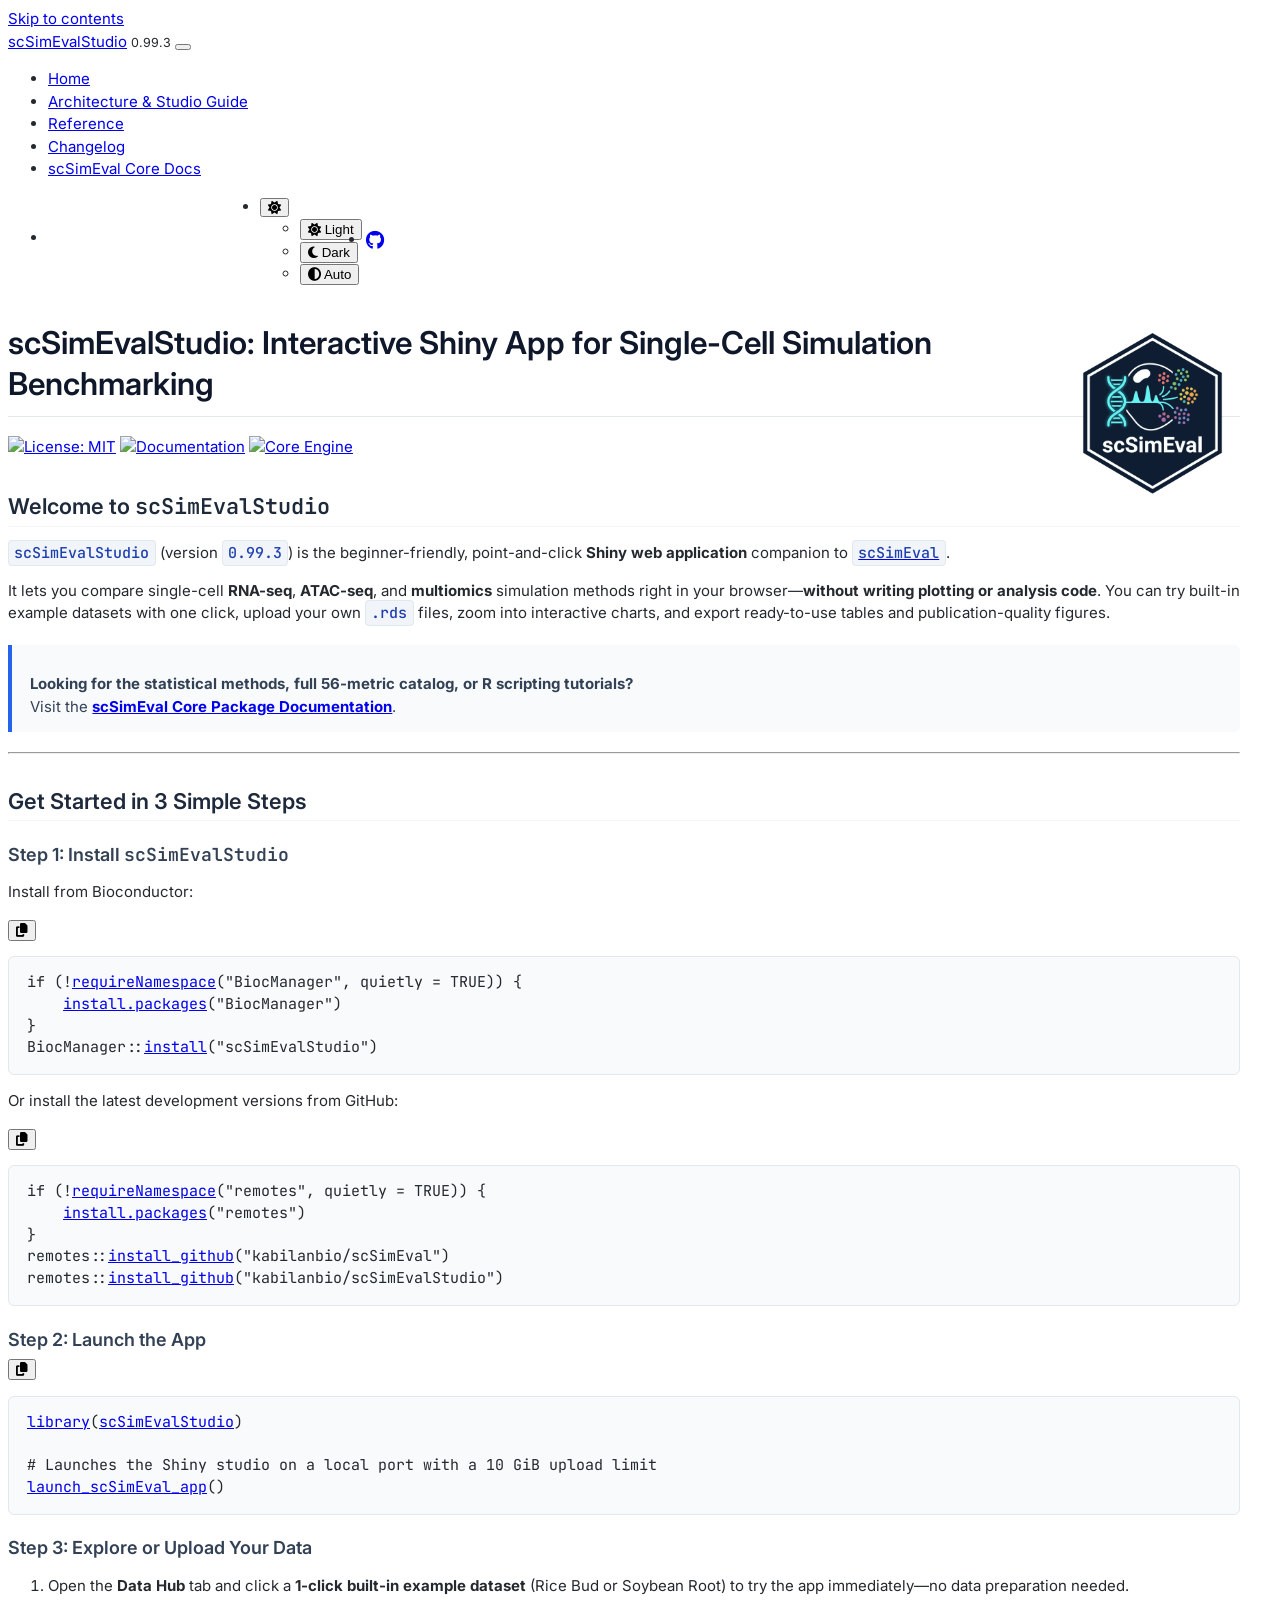
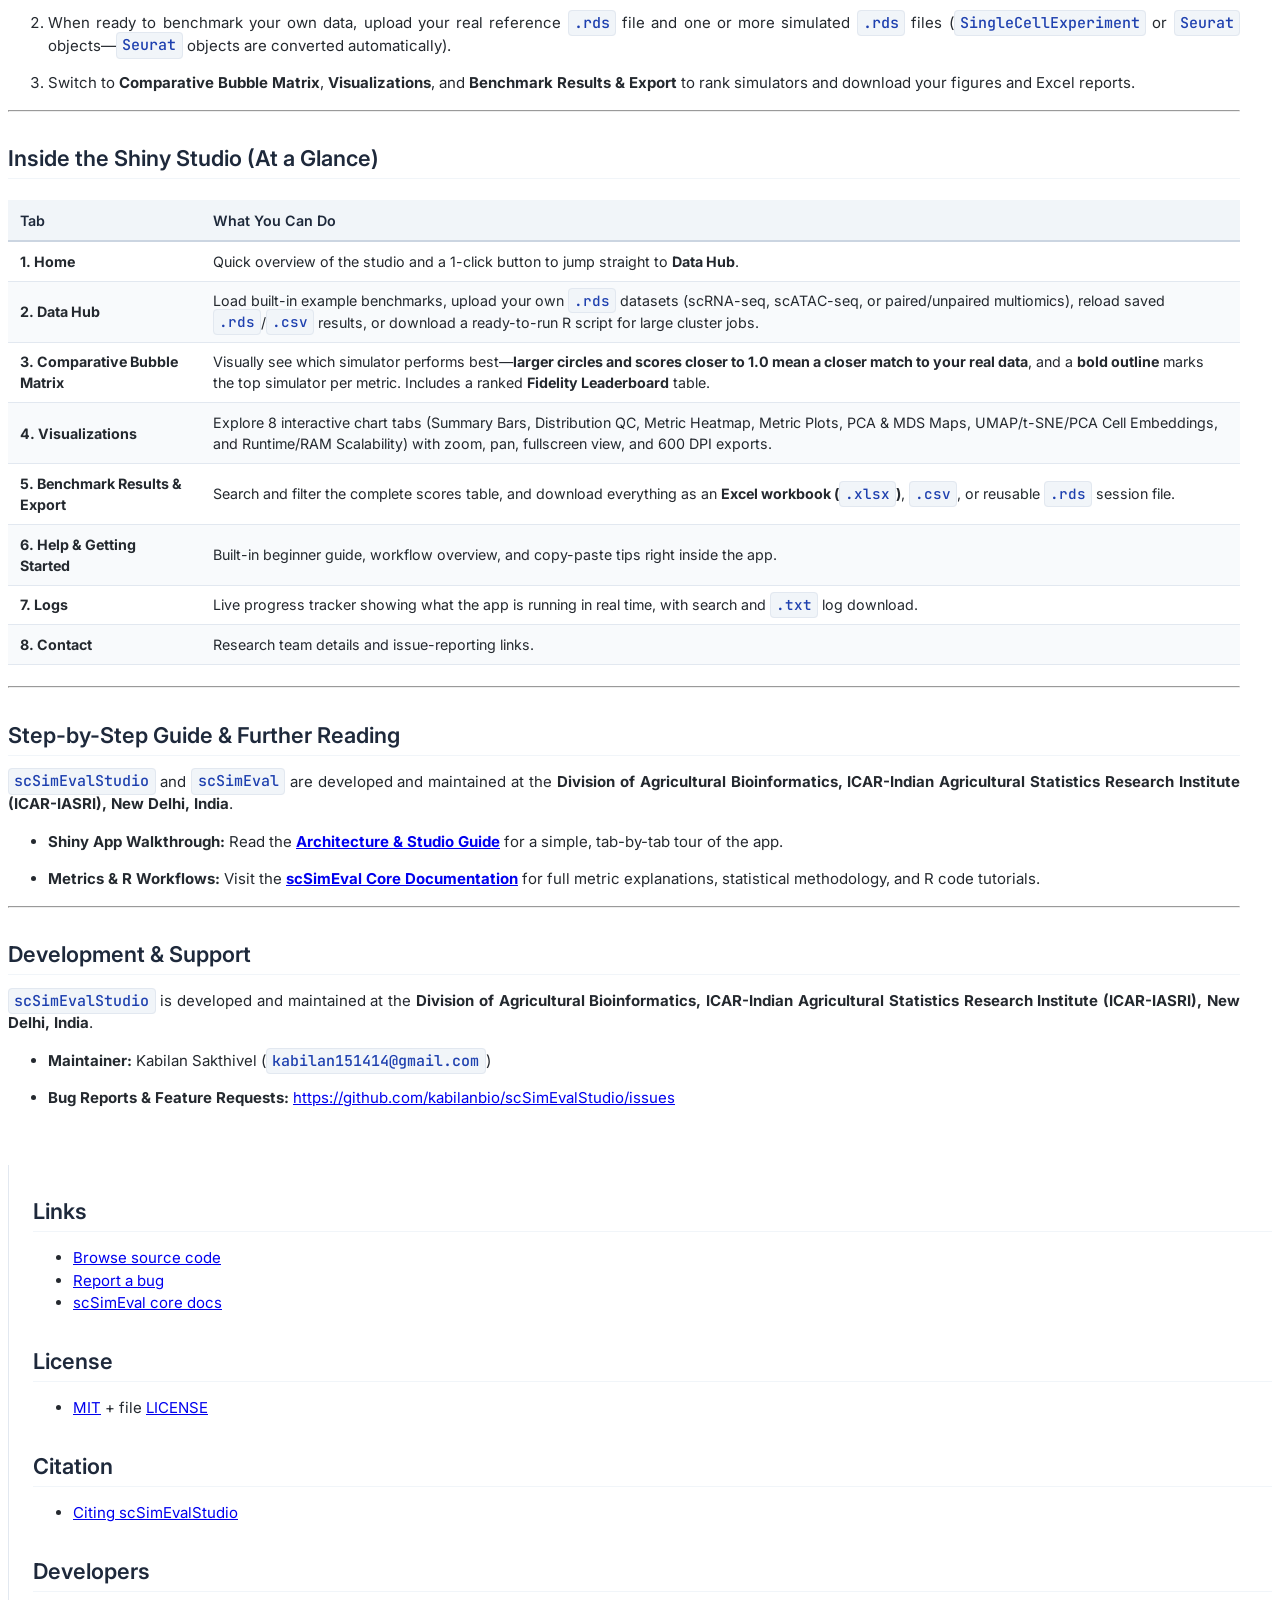
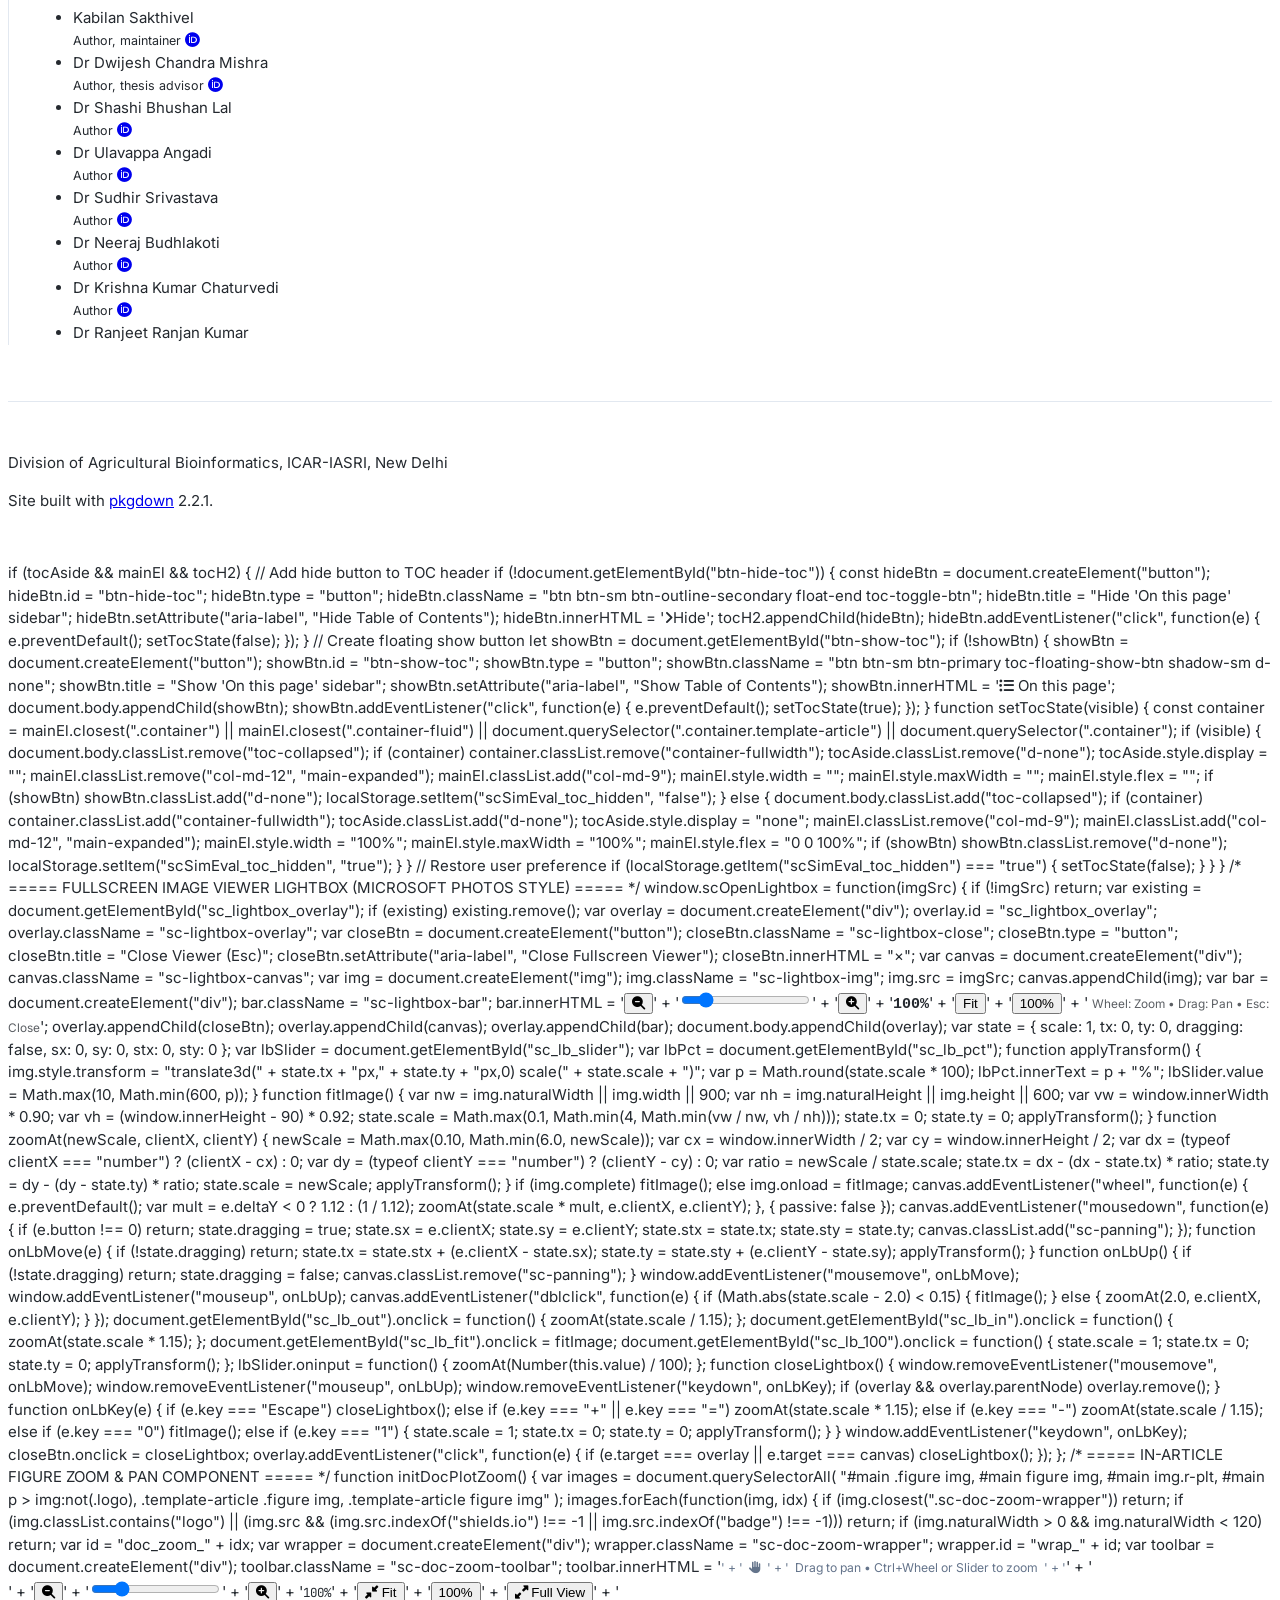
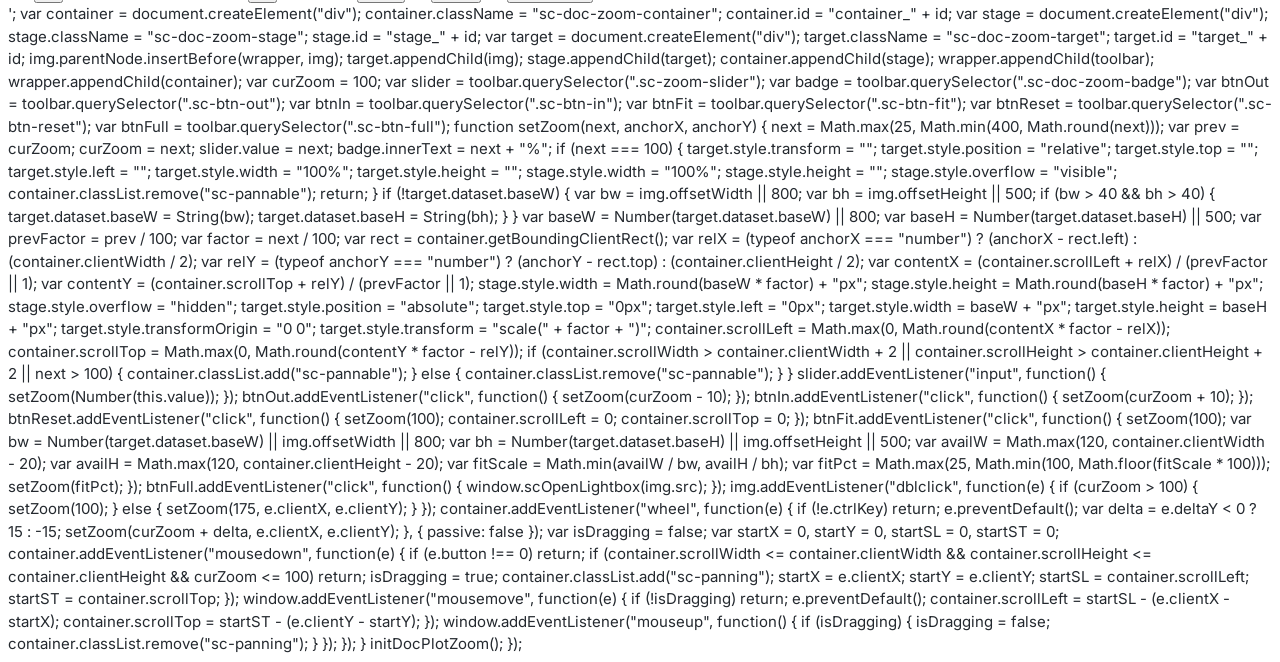
==== commit 19567e4d: "Update main to beginner-friendly v0.99.3 documentation" ====
--- a/docs/index.html
+++ b/docs/index.html
@@ -45,6 +45,7 @@
 <li class="nav-item"><a class="nav-link" href="articles/scSimEvalStudio-workflow.html">Architecture &amp; Studio Guide</a></li>
 <li class="nav-item"><a class="nav-link" href="reference/index.html">Reference</a></li>
 <li class="nav-item"><a class="nav-link" href="news/index.html">Changelog</a></li>
+<li class="nav-item"><a class="external-link nav-link" href="https://kabilanbio.github.io/scSimEval/">scSimEval Core Docs</a></li>
       </ul>
 <ul class="navbar-nav">
 <li class="nav-item"><form class="form-inline" role="search">
@@ -113,6 +114,8 @@
 </h3>
 <div class="sourceCode" id="cb3"><pre class="downlit sourceCode r">
 <code class="sourceCode R"><span><span class="kw"><a href="https://rdrr.io/r/base/library.html" class="external-link">library</a></span><span class="op">(</span><span class="va"><a href="https://kabilanbio.github.io/scSimEvalStudio/">scSimEvalStudio</a></span><span class="op">)</span></span>
+<span></span>
+<span><span class="co"># Launches the Shiny studio on a local port with a 10 GiB upload limit</span></span>
 <span><span class="fu"><a href="reference/launch_scSimEval_app.html">launch_scSimEval_app</a></span><span class="op">(</span><span class="op">)</span></span></code></pre></div>
 </div>
 
@@ -179,6 +182,7 @@
 <div class="section level2">
 <h2 id="step-by-step-guide-further-reading">Step-by-Step Guide &amp; Further Reading<a class="anchor" aria-label="anchor" href="#step-by-step-guide-further-reading"></a>
 </h2>
+<p><code>scSimEvalStudio</code> and <code>scSimEval</code> are developed and maintained at the <strong>Division of Agricultural Bioinformatics, ICAR-Indian Agricultural Statistics Research Institute (ICAR-IASRI), New Delhi, India</strong>.</p>
 <ul>
 <li><strong>Shiny App Walkthrough:</strong> Read the <strong><a href="articles/scSimEvalStudio-workflow.html">Architecture &amp; Studio Guide</a></strong> for a simple, tab-by-tab tour of the app.</li>
 <li><strong>Metrics &amp; R Workflows:</strong> Visit the <strong><a href="https://kabilanbio.github.io/scSimEval/" class="external-link">scSimEval Core Documentation</a></strong> for full metric explanations, statistical methodology, and R code tutorials.</li>
@@ -262,5 +266,411 @@
 });
 </script>
 
-  </body>
+    if (tocAside && mainEl && tocH2) {
+      // Add hide button to TOC header
+      if (!document.getElementById("btn-hide-toc")) {
+        const hideBtn = document.createElement("button");
+        hideBtn.id = "btn-hide-toc";
+        hideBtn.type = "button";
+        hideBtn.className = "btn btn-sm btn-outline-secondary float-end toc-toggle-btn";
+        hideBtn.title = "Hide 'On this page' sidebar";
+        hideBtn.setAttribute("aria-label", "Hide Table of Contents");
+        hideBtn.innerHTML = '<span class="fa fa-angle-right me-1"></span>Hide';
+        tocH2.appendChild(hideBtn);
+
+        hideBtn.addEventListener("click", function(e) {
+          e.preventDefault();
+          setTocState(false);
+        });
+      }
+
+      // Create floating show button
+      let showBtn = document.getElementById("btn-show-toc");
+      if (!showBtn) {
+        showBtn = document.createElement("button");
+        showBtn.id = "btn-show-toc";
+        showBtn.type = "button";
+        showBtn.className = "btn btn-sm btn-primary toc-floating-show-btn shadow-sm d-none";
+        showBtn.title = "Show 'On this page' sidebar";
+        showBtn.setAttribute("aria-label", "Show Table of Contents");
+        showBtn.innerHTML = '<span class="fa fa-list-ul me-1"></span> On this page';
+        document.body.appendChild(showBtn);
+
+        showBtn.addEventListener("click", function(e) {
+          e.preventDefault();
+          setTocState(true);
+        });
+      }
+
+      function setTocState(visible) {
+        const container = mainEl.closest(".container") || mainEl.closest(".container-fluid") || document.querySelector(".container.template-article") || document.querySelector(".container");
+        if (visible) {
+          document.body.classList.remove("toc-collapsed");
+          if (container) container.classList.remove("container-fullwidth");
+          tocAside.classList.remove("d-none");
+          tocAside.style.display = "";
+          mainEl.classList.remove("col-md-12", "main-expanded");
+          mainEl.classList.add("col-md-9");
+          mainEl.style.width = "";
+          mainEl.style.maxWidth = "";
+          mainEl.style.flex = "";
+          if (showBtn) showBtn.classList.add("d-none");
+          localStorage.setItem("scSimEval_toc_hidden", "false");
+        } else {
+          document.body.classList.add("toc-collapsed");
+          if (container) container.classList.add("container-fullwidth");
+          tocAside.classList.add("d-none");
+          tocAside.style.display = "none";
+          mainEl.classList.remove("col-md-9");
+          mainEl.classList.add("col-md-12", "main-expanded");
+          mainEl.style.width = "100%";
+          mainEl.style.maxWidth = "100%";
+          mainEl.style.flex = "0 0 100%";
+          if (showBtn) showBtn.classList.remove("d-none");
+          localStorage.setItem("scSimEval_toc_hidden", "true");
+        }
+      }
+
+      // Restore user preference
+      if (localStorage.getItem("scSimEval_toc_hidden") === "true") {
+        setTocState(false);
+      }
+    }
+  }
+
+  /* ===== FULLSCREEN IMAGE VIEWER LIGHTBOX (MICROSOFT PHOTOS STYLE) ===== */
+  window.scOpenLightbox = function(imgSrc) {
+    if (!imgSrc) return;
+    var existing = document.getElementById("sc_lightbox_overlay");
+    if (existing) existing.remove();
+
+    var overlay = document.createElement("div");
+    overlay.id = "sc_lightbox_overlay";
+    overlay.className = "sc-lightbox-overlay";
+
+    var closeBtn = document.createElement("button");
+    closeBtn.className = "sc-lightbox-close";
+    closeBtn.type = "button";
+    closeBtn.title = "Close Viewer (Esc)";
+    closeBtn.setAttribute("aria-label", "Close Fullscreen Viewer");
+    closeBtn.innerHTML = "&times;";
+
+    var canvas = document.createElement("div");
+    canvas.className = "sc-lightbox-canvas";
+
+    var img = document.createElement("img");
+    img.className = "sc-lightbox-img";
+    img.src = imgSrc;
+    canvas.appendChild(img);
+
+    var bar = document.createElement("div");
+    bar.className = "sc-lightbox-bar";
+    bar.innerHTML =
+      '<button type="button" id="sc_lb_out" title="Zoom Out (-)"><i class="fa fa-search-minus"></i></button>' +
+      '<input type="range" id="sc_lb_slider" min="10" max="600" step="5" value="100">' +
+      '<button type="button" id="sc_lb_in" title="Zoom In (+)"><i class="fa fa-search-plus"></i></button>' +
+      '<span id="sc_lb_pct" style="font-family:monospace;min-width:48px;text-align:center;font-weight:700;">100%</span>' +
+      '<button type="button" id="sc_lb_fit" title="Fit to Window (0)">Fit</button>' +
+      '<button type="button" id="sc_lb_100" title="Actual Size (1)">100%</button>' +
+      '<span class="d-none d-md-inline" style="font-size:0.74rem;opacity:0.75;margin-left:4px;">Wheel: Zoom • Drag: Pan • Esc: Close</span>';
+
+    overlay.appendChild(closeBtn);
+    overlay.appendChild(canvas);
+    overlay.appendChild(bar);
+    document.body.appendChild(overlay);
+
+    var state = { scale: 1, tx: 0, ty: 0, dragging: false, sx: 0, sy: 0, stx: 0, sty: 0 };
+    var lbSlider = document.getElementById("sc_lb_slider");
+    var lbPct = document.getElementById("sc_lb_pct");
+
+    function applyTransform() {
+      img.style.transform = "translate3d(" + state.tx + "px," + state.ty + "px,0) scale(" + state.scale + ")";
+      var p = Math.round(state.scale * 100);
+      lbPct.innerText = p + "%";
+      lbSlider.value = Math.max(10, Math.min(600, p));
+    }
+
+    function fitImage() {
+      var nw = img.naturalWidth || img.width || 900;
+      var nh = img.naturalHeight || img.height || 600;
+      var vw = window.innerWidth * 0.90;
+      var vh = (window.innerHeight - 90) * 0.92;
+      state.scale = Math.max(0.1, Math.min(4, Math.min(vw / nw, vh / nh)));
+      state.tx = 0;
+      state.ty = 0;
+      applyTransform();
+    }
+
+    function zoomAt(newScale, clientX, clientY) {
+      newScale = Math.max(0.10, Math.min(6.0, newScale));
+      var cx = window.innerWidth / 2;
+      var cy = window.innerHeight / 2;
+      var dx = (typeof clientX === "number") ? (clientX - cx) : 0;
+      var dy = (typeof clientY === "number") ? (clientY - cy) : 0;
+      var ratio = newScale / state.scale;
+      state.tx = dx - (dx - state.tx) * ratio;
+      state.ty = dy - (dy - state.ty) * ratio;
+      state.scale = newScale;
+      applyTransform();
+    }
+
+    if (img.complete) fitImage(); else img.onload = fitImage;
+
+    canvas.addEventListener("wheel", function(e) {
+      e.preventDefault();
+      var mult = e.deltaY < 0 ? 1.12 : (1 / 1.12);
+      zoomAt(state.scale * mult, e.clientX, e.clientY);
+    }, { passive: false });
+
+    canvas.addEventListener("mousedown", function(e) {
+      if (e.button !== 0) return;
+      state.dragging = true;
+      state.sx = e.clientX; state.sy = e.clientY;
+      state.stx = state.tx; state.sty = state.ty;
+      canvas.classList.add("sc-panning");
+    });
+
+    function onLbMove(e) {
+      if (!state.dragging) return;
+      state.tx = state.stx + (e.clientX - state.sx);
+      state.ty = state.sty + (e.clientY - state.sy);
+      applyTransform();
+    }
+
+    function onLbUp() {
+      if (!state.dragging) return;
+      state.dragging = false;
+      canvas.classList.remove("sc-panning");
+    }
+
+    window.addEventListener("mousemove", onLbMove);
+    window.addEventListener("mouseup", onLbUp);
+
+    canvas.addEventListener("dblclick", function(e) {
+      if (Math.abs(state.scale - 2.0) < 0.15) {
+        fitImage();
+      } else {
+        zoomAt(2.0, e.clientX, e.clientY);
+      }
+    });
+
+    document.getElementById("sc_lb_out").onclick = function() { zoomAt(state.scale / 1.15); };
+    document.getElementById("sc_lb_in").onclick = function() { zoomAt(state.scale * 1.15); };
+    document.getElementById("sc_lb_fit").onclick = fitImage;
+    document.getElementById("sc_lb_100").onclick = function() { state.scale = 1; state.tx = 0; state.ty = 0; applyTransform(); };
+    lbSlider.oninput = function() { zoomAt(Number(this.value) / 100); };
+
+    function closeLightbox() {
+      window.removeEventListener("mousemove", onLbMove);
+      window.removeEventListener("mouseup", onLbUp);
+      window.removeEventListener("keydown", onLbKey);
+      if (overlay && overlay.parentNode) overlay.remove();
+    }
+
+    function onLbKey(e) {
+      if (e.key === "Escape") closeLightbox();
+      else if (e.key === "+" || e.key === "=") zoomAt(state.scale * 1.15);
+      else if (e.key === "-") zoomAt(state.scale / 1.15);
+      else if (e.key === "0") fitImage();
+      else if (e.key === "1") { state.scale = 1; state.tx = 0; state.ty = 0; applyTransform(); }
+    }
+    window.addEventListener("keydown", onLbKey);
+    closeBtn.onclick = closeLightbox;
+    overlay.addEventListener("click", function(e) {
+      if (e.target === overlay || e.target === canvas) closeLightbox();
+    });
+  };
+
+  /* ===== IN-ARTICLE FIGURE ZOOM & PAN COMPONENT ===== */
+  function initDocPlotZoom() {
+    var images = document.querySelectorAll(
+      "#main .figure img, #main figure img, #main img.r-plt, #main p > img:not(.logo), .template-article .figure img, .template-article figure img"
+    );
+    images.forEach(function(img, idx) {
+      if (img.closest(".sc-doc-zoom-wrapper")) return;
+      if (img.classList.contains("logo") || (img.src && (img.src.indexOf("shields.io") !== -1 || img.src.indexOf("badge") !== -1))) return;
+      if (img.naturalWidth > 0 && img.naturalWidth < 120) return;
+
+      var id = "doc_zoom_" + idx;
+      var wrapper = document.createElement("div");
+      wrapper.className = "sc-doc-zoom-wrapper";
+      wrapper.id = "wrap_" + id;
+
+      var toolbar = document.createElement("div");
+      toolbar.className = "sc-doc-zoom-toolbar";
+      toolbar.innerHTML =
+        '<span class="d-none d-md-inline-flex align-items-center gap-1 sc-doc-zoom-hint">' +
+          '<i class="fa fa-hand text-secondary"></i>' +
+          '<span>Drag to pan • Ctrl+Wheel or Slider to zoom</span>' +
+        '</span>' +
+        '<div class="d-flex align-items-center flex-wrap gap-1 ms-auto">' +
+          '<button type="button" class="btn btn-outline-secondary btn-sm py-0 px-2 sc-btn-out" title="Zoom Out (-10%)"><i class="fa fa-search-minus"></i></button>' +
+          '<input type="range" class="sc-zoom-slider" min="25" max="400" step="5" value="100" title="Slide to Zoom (25% - 400%)">' +
+          '<button type="button" class="btn btn-outline-secondary btn-sm py-0 px-2 sc-btn-in" title="Zoom In (+10%)"><i class="fa fa-search-plus"></i></button>' +
+          '<span class="badge bg-white text-dark border px-2 py-1 ms-1 sc-doc-zoom-badge">100%</span>' +
+          '<button type="button" class="btn btn-outline-secondary btn-sm py-0 px-2 ms-1 sc-btn-fit" title="Fit Plot to Viewport"><i class="fa fa-compress"></i> Fit</button>' +
+          '<button type="button" class="btn btn-outline-primary btn-sm py-0 px-2 sc-btn-reset" title="Reset to 100% Actual View">100%</button>' +
+          '<button type="button" class="btn btn-primary btn-sm py-0 px-2 ms-1 sc-btn-full" title="Open Fullscreen Image Viewer (Mouse Wheel Zoom + Drag Pan)"><i class="fa fa-expand"></i> Full View</button>' +
+        '</div>';
+
+      var container = document.createElement("div");
+      container.className = "sc-doc-zoom-container";
+      container.id = "container_" + id;
+
+      var stage = document.createElement("div");
+      stage.className = "sc-doc-zoom-stage";
+      stage.id = "stage_" + id;
+
+      var target = document.createElement("div");
+      target.className = "sc-doc-zoom-target";
+      target.id = "target_" + id;
+
+      img.parentNode.insertBefore(wrapper, img);
+      target.appendChild(img);
+      stage.appendChild(target);
+      container.appendChild(stage);
+      wrapper.appendChild(toolbar);
+      wrapper.appendChild(container);
+
+      var curZoom = 100;
+      var slider = toolbar.querySelector(".sc-zoom-slider");
+      var badge = toolbar.querySelector(".sc-doc-zoom-badge");
+      var btnOut = toolbar.querySelector(".sc-btn-out");
+      var btnIn = toolbar.querySelector(".sc-btn-in");
+      var btnFit = toolbar.querySelector(".sc-btn-fit");
+      var btnReset = toolbar.querySelector(".sc-btn-reset");
+      var btnFull = toolbar.querySelector(".sc-btn-full");
+
+      function setZoom(next, anchorX, anchorY) {
+        next = Math.max(25, Math.min(400, Math.round(next)));
+        var prev = curZoom;
+        curZoom = next;
+        slider.value = next;
+        badge.innerText = next + "%";
+
+        if (next === 100) {
+          target.style.transform = "";
+          target.style.position = "relative";
+          target.style.top = "";
+          target.style.left = "";
+          target.style.width = "100%";
+          target.style.height = "";
+          stage.style.width = "100%";
+          stage.style.height = "";
+          stage.style.overflow = "visible";
+          container.classList.remove("sc-pannable");
+          return;
+        }
+
+        if (!target.dataset.baseW) {
+          var bw = img.offsetWidth || 800;
+          var bh = img.offsetHeight || 500;
+          if (bw > 40 && bh > 40) {
+            target.dataset.baseW = String(bw);
+            target.dataset.baseH = String(bh);
+          }
+        }
+
+        var baseW = Number(target.dataset.baseW) || 800;
+        var baseH = Number(target.dataset.baseH) || 500;
+        var prevFactor = prev / 100;
+        var factor = next / 100;
+
+        var rect = container.getBoundingClientRect();
+        var relX = (typeof anchorX === "number") ? (anchorX - rect.left) : (container.clientWidth / 2);
+        var relY = (typeof anchorY === "number") ? (anchorY - rect.top) : (container.clientHeight / 2);
+        var contentX = (container.scrollLeft + relX) / (prevFactor || 1);
+        var contentY = (container.scrollTop + relY) / (prevFactor || 1);
+
+        stage.style.width = Math.round(baseW * factor) + "px";
+        stage.style.height = Math.round(baseH * factor) + "px";
+        stage.style.overflow = "hidden";
+
+        target.style.position = "absolute";
+        target.style.top = "0px";
+        target.style.left = "0px";
+        target.style.width = baseW + "px";
+        target.style.height = baseH + "px";
+        target.style.transformOrigin = "0 0";
+        target.style.transform = "scale(" + factor + ")";
+
+        container.scrollLeft = Math.max(0, Math.round(contentX * factor - relX));
+        container.scrollTop = Math.max(0, Math.round(contentY * factor - relY));
+
+        if (container.scrollWidth > container.clientWidth + 2 || container.scrollHeight > container.clientHeight + 2 || next > 100) {
+          container.classList.add("sc-pannable");
+        } else {
+          container.classList.remove("sc-pannable");
+        }
+      }
+
+      slider.addEventListener("input", function() { setZoom(Number(this.value)); });
+      btnOut.addEventListener("click", function() { setZoom(curZoom - 10); });
+      btnIn.addEventListener("click", function() { setZoom(curZoom + 10); });
+      btnReset.addEventListener("click", function() {
+        setZoom(100);
+        container.scrollLeft = 0;
+        container.scrollTop = 0;
+      });
+      btnFit.addEventListener("click", function() {
+        setZoom(100);
+        var bw = Number(target.dataset.baseW) || img.offsetWidth || 800;
+        var bh = Number(target.dataset.baseH) || img.offsetHeight || 500;
+        var availW = Math.max(120, container.clientWidth - 20);
+        var availH = Math.max(120, container.clientHeight - 20);
+        var fitScale = Math.min(availW / bw, availH / bh);
+        var fitPct = Math.max(25, Math.min(100, Math.floor(fitScale * 100)));
+        setZoom(fitPct);
+      });
+      btnFull.addEventListener("click", function() {
+        window.scOpenLightbox(img.src);
+      });
+
+      img.addEventListener("dblclick", function(e) {
+        if (curZoom > 100) {
+          setZoom(100);
+        } else {
+          setZoom(175, e.clientX, e.clientY);
+        }
+      });
+
+      container.addEventListener("wheel", function(e) {
+        if (!e.ctrlKey) return;
+        e.preventDefault();
+        var delta = e.deltaY < 0 ? 15 : -15;
+        setZoom(curZoom + delta, e.clientX, e.clientY);
+      }, { passive: false });
+
+      var isDragging = false;
+      var startX = 0, startY = 0, startSL = 0, startST = 0;
+      container.addEventListener("mousedown", function(e) {
+        if (e.button !== 0) return;
+        if (container.scrollWidth <= container.clientWidth && container.scrollHeight <= container.clientHeight && curZoom <= 100) return;
+        isDragging = true;
+        container.classList.add("sc-panning");
+        startX = e.clientX;
+        startY = e.clientY;
+        startSL = container.scrollLeft;
+        startST = container.scrollTop;
+      });
+
+      window.addEventListener("mousemove", function(e) {
+        if (!isDragging) return;
+        e.preventDefault();
+        container.scrollLeft = startSL - (e.clientX - startX);
+        container.scrollTop = startST - (e.clientY - startY);
+      });
+
+      window.addEventListener("mouseup", function() {
+        if (isDragging) {
+          isDragging = false;
+          container.classList.remove("sc-panning");
+        }
+      });
+    });
+  }
+  initDocPlotZoom();
+});
+</script>
+</body>
 </html>
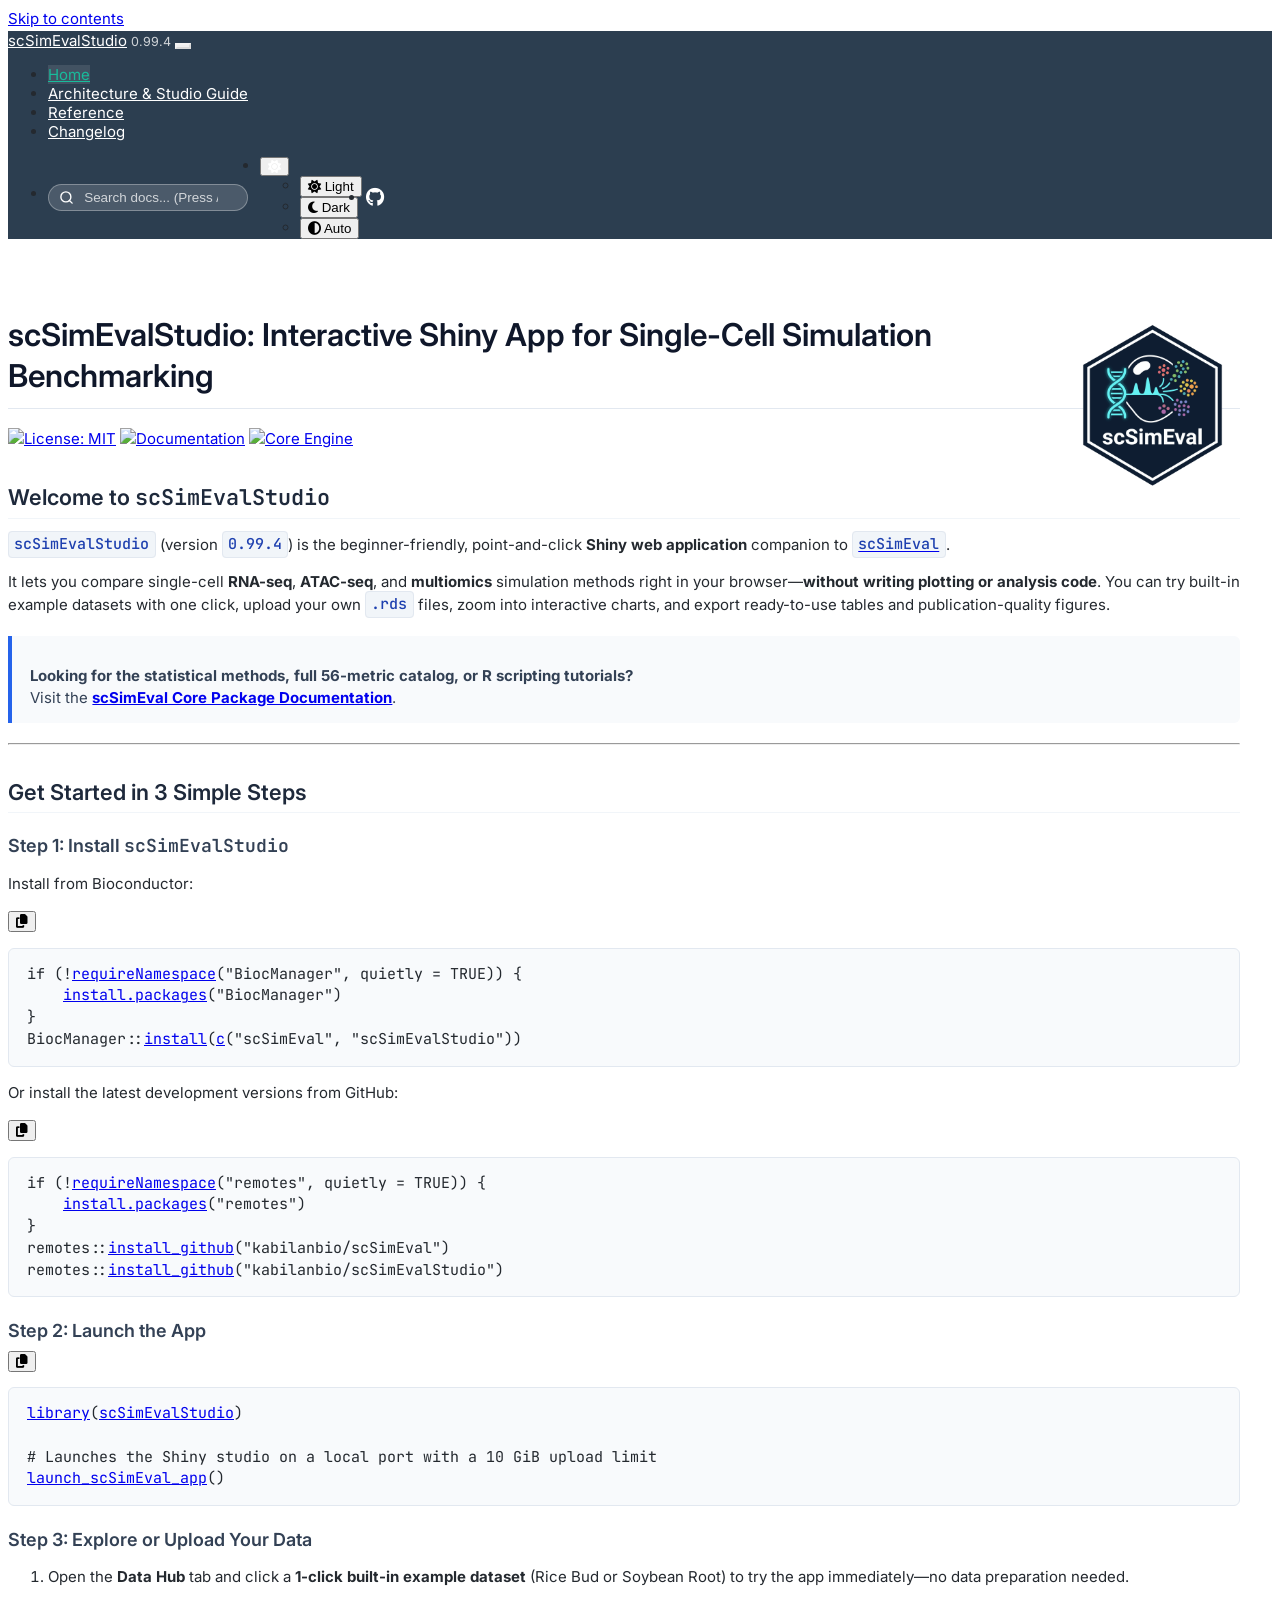
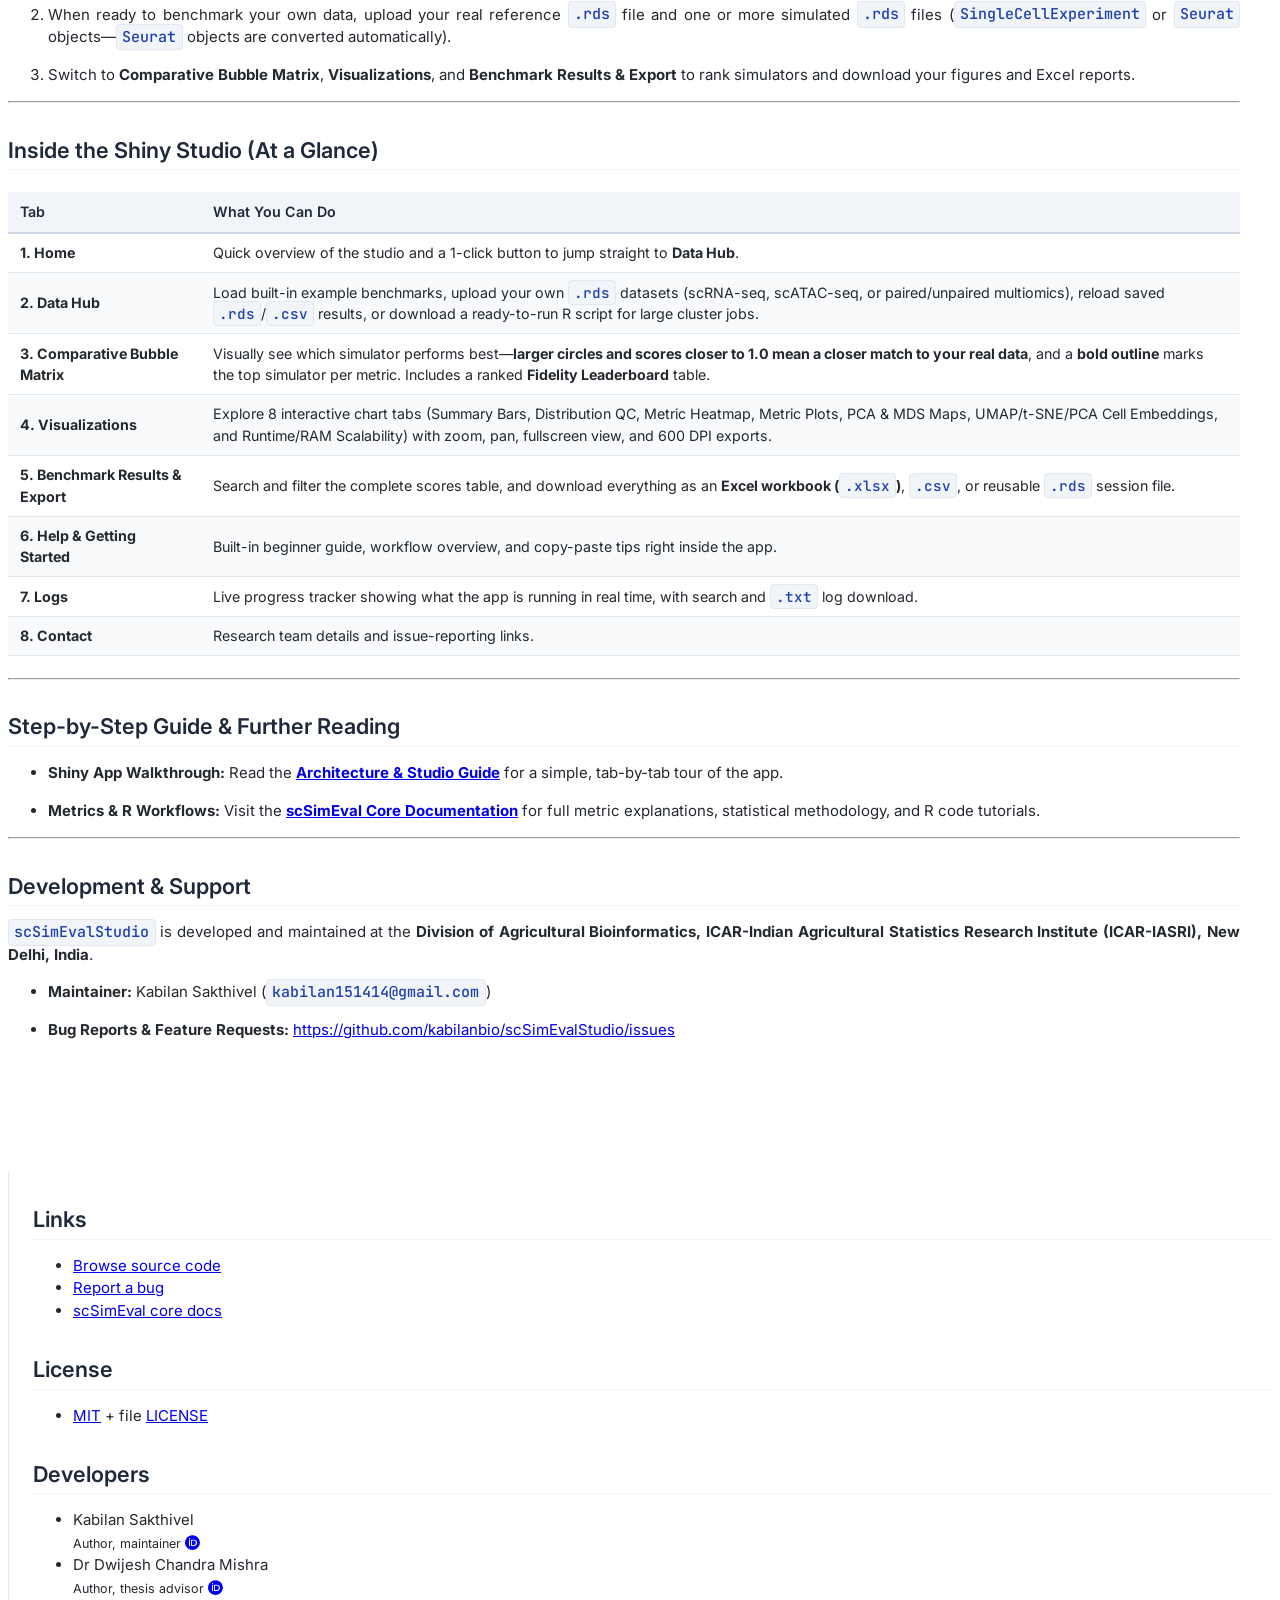
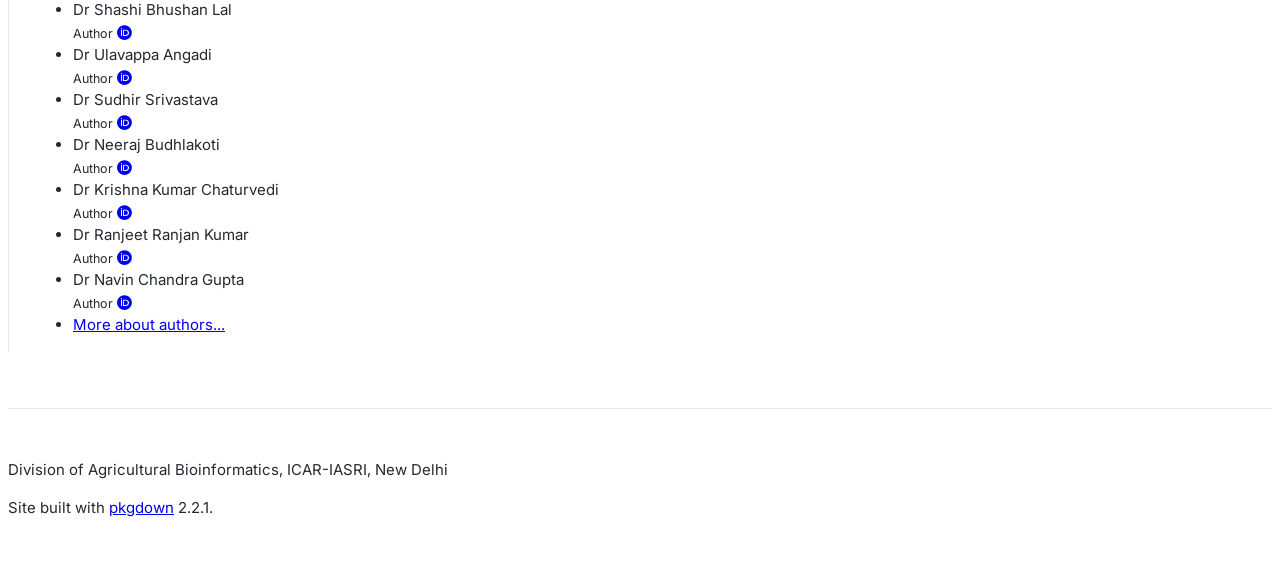
==== commit 695222ba: "version 0.99.4 commit" ====
--- a/docs/index.html
+++ b/docs/index.html
@@ -11,7 +11,7 @@
 <link rel="apple-touch-icon" sizes="180x180" href="apple-touch-icon.png">
 <link rel="icon" sizes="any" href="favicon.ico">
 <link rel="manifest" href="site.webmanifest">
-<script src="lightswitch.js"></script><script src="deps/jquery-3.6.0/jquery-3.6.0.min.js"></script><meta name="viewport" content="width=device-width, initial-scale=1, shrink-to-fit=no">
+<script src="lightswitch.js"></script><script src="deps/jquery-3.6.0/jquery-3.6.0.min.js"></script>
 <link href="deps/bootstrap-5.3.8/bootstrap.min.css" rel="stylesheet">
 <script src="deps/bootstrap-5.3.8/bootstrap.bundle.min.js"></script><link href="deps/font-awesome-6.5.2/css/all.min.css" rel="stylesheet">
 <link href="deps/font-awesome-6.5.2/css/v4-shims.min.css" rel="stylesheet">
@@ -32,7 +32,7 @@
 
     <a class="navbar-brand me-2" href="index.html">scSimEvalStudio</a>
 
-    <small class="nav-text text-muted me-auto" data-bs-toggle="tooltip" data-bs-placement="bottom" title="">0.99.3</small>
+    <small class="nav-text text-muted me-auto" data-bs-toggle="tooltip" data-bs-placement="bottom" title="">0.99.4</small>
 
 
     <button class="navbar-toggler" type="button" data-bs-toggle="collapse" data-bs-target="#navbar" aria-controls="navbar" aria-expanded="false" aria-label="Toggle navigation">
@@ -45,11 +45,10 @@
 <li class="nav-item"><a class="nav-link" href="articles/scSimEvalStudio-workflow.html">Architecture &amp; Studio Guide</a></li>
 <li class="nav-item"><a class="nav-link" href="reference/index.html">Reference</a></li>
 <li class="nav-item"><a class="nav-link" href="news/index.html">Changelog</a></li>
-<li class="nav-item"><a class="external-link nav-link" href="https://kabilanbio.github.io/scSimEval/">scSimEval Core Docs</a></li>
       </ul>
 <ul class="navbar-nav">
 <li class="nav-item"><form class="form-inline" role="search">
- <input class="form-control" type="search" name="search-input" id="search-input" autocomplete="off" aria-label="Search site" placeholder="Search for" data-search-index="search.json">
+ <input class="form-control" type="search" name="search-input" id="search-input" autocomplete="off" aria-label="Search site" placeholder="Search docs... (Press /)" data-search-index="search.json">
 </form></li>
 <li class="nav-item dropdown">
   <button class="nav-link dropdown-toggle" type="button" id="dropdown-lightswitch" data-bs-toggle="dropdown" aria-expanded="false" aria-haspopup="true" aria-label="Light switch"><span class="fa fa-sun"></span></button>
@@ -78,7 +77,7 @@
 <div class="section level2">
 <h2 id="welcome-to-scsimevalstudio">Welcome to <code>scSimEvalStudio</code><a class="anchor" aria-label="anchor" href="#welcome-to-scsimevalstudio"></a>
 </h2>
-<p><strong><code>scSimEvalStudio</code></strong> (version <code>0.99.3</code>) is the beginner-friendly, point-and-click <strong>Shiny web application</strong> companion to <strong><a href="https://kabilanbio.github.io/scSimEval/" class="external-link"><code>scSimEval</code></a></strong>.</p>
+<p><strong><code>scSimEvalStudio</code></strong> (version <code>0.99.4</code>) is the beginner-friendly, point-and-click <strong>Shiny web application</strong> companion to <strong><a href="https://kabilanbio.github.io/scSimEval/" class="external-link"><code>scSimEval</code></a></strong>.</p>
 <p>It lets you compare single-cell <strong>RNA-seq</strong>, <strong>ATAC-seq</strong>, and <strong>multiomics</strong> simulation methods right in your browser—<strong>without writing plotting or analysis code</strong>. You can try built-in example datasets with one click, upload your own <code>.rds</code> files, zoom into interactive charts, and export ready-to-use tables and publication-quality figures.</p>
 <blockquote>
 <p><strong>Looking for the statistical methods, full 56-metric catalog, or R scripting tutorials?</strong><br>
@@ -99,7 +98,7 @@
 <code class="sourceCode R"><span><span class="kw">if</span> <span class="op">(</span><span class="op">!</span><span class="fu"><a href="https://rdrr.io/r/base/ns-load.html" class="external-link">requireNamespace</a></span><span class="op">(</span><span class="st">"BiocManager"</span>, quietly <span class="op">=</span> <span class="cn">TRUE</span><span class="op">)</span><span class="op">)</span> <span class="op">{</span></span>
 <span>    <span class="fu"><a href="https://rdrr.io/r/utils/install.packages.html" class="external-link">install.packages</a></span><span class="op">(</span><span class="st">"BiocManager"</span><span class="op">)</span></span>
 <span><span class="op">}</span></span>
-<span><span class="fu">BiocManager</span><span class="fu">::</span><span class="fu"><a href="https://bioconductor.github.io/BiocManager/reference/install.html" class="external-link">install</a></span><span class="op">(</span><span class="st">"scSimEvalStudio"</span><span class="op">)</span></span></code></pre></div>
+<span><span class="fu">BiocManager</span><span class="fu">::</span><span class="fu"><a href="https://bioconductor.github.io/BiocManager/reference/install.html" class="external-link">install</a></span><span class="op">(</span><span class="fu"><a href="https://rdrr.io/r/base/c.html" class="external-link">c</a></span><span class="op">(</span><span class="st">"scSimEval"</span>, <span class="st">"scSimEvalStudio"</span><span class="op">)</span><span class="op">)</span></span></code></pre></div>
 <p>Or install the latest development versions from GitHub:</p>
 <div class="sourceCode" id="cb2"><pre class="downlit sourceCode r">
 <code class="sourceCode R"><span><span class="kw">if</span> <span class="op">(</span><span class="op">!</span><span class="fu"><a href="https://rdrr.io/r/base/ns-load.html" class="external-link">requireNamespace</a></span><span class="op">(</span><span class="st">"remotes"</span>, quietly <span class="op">=</span> <span class="cn">TRUE</span><span class="op">)</span><span class="op">)</span> <span class="op">{</span></span>
@@ -182,7 +181,6 @@
 <div class="section level2">
 <h2 id="step-by-step-guide-further-reading">Step-by-Step Guide &amp; Further Reading<a class="anchor" aria-label="anchor" href="#step-by-step-guide-further-reading"></a>
 </h2>
-<p><code>scSimEvalStudio</code> and <code>scSimEval</code> are developed and maintained at the <strong>Division of Agricultural Bioinformatics, ICAR-Indian Agricultural Statistics Research Institute (ICAR-IASRI), New Delhi, India</strong>.</p>
 <ul>
 <li><strong>Shiny App Walkthrough:</strong> Read the <strong><a href="articles/scSimEvalStudio-workflow.html">Architecture &amp; Studio Guide</a></strong> for a simple, tab-by-tab tour of the app.</li>
 <li><strong>Metrics &amp; R Workflows:</strong> Visit the <strong><a href="https://kabilanbio.github.io/scSimEval/" class="external-link">scSimEval Core Documentation</a></strong> for full metric explanations, statistical methodology, and R code tutorials.</li>
@@ -215,14 +213,6 @@
 <li>
 <a href="https://opensource.org/licenses/mit-license.php" class="external-link">MIT</a> + file <a href="LICENSE-text.html">LICENSE</a>
 </li>
-</ul>
-</div>
-
-
-<div class="citation">
-<h2 data-toc-skip>Citation</h2>
-<ul class="list-unstyled">
-<li><a href="authors.html#citation">Citing scSimEvalStudio</a></li>
 </ul>
 </div>
 
@@ -257,420 +247,6 @@
     </footer>
 </div>
 
-<script>
-document.addEventListener("DOMContentLoaded", function() {
-  const searchInput = document.getElementById("search-input");
-  if (searchInput) {
-    searchInput.placeholder = "Search docs... (Press /)";
-  }
-});
-</script>
-
-    if (tocAside && mainEl && tocH2) {
-      // Add hide button to TOC header
-      if (!document.getElementById("btn-hide-toc")) {
-        const hideBtn = document.createElement("button");
-        hideBtn.id = "btn-hide-toc";
-        hideBtn.type = "button";
-        hideBtn.className = "btn btn-sm btn-outline-secondary float-end toc-toggle-btn";
-        hideBtn.title = "Hide 'On this page' sidebar";
-        hideBtn.setAttribute("aria-label", "Hide Table of Contents");
-        hideBtn.innerHTML = '<span class="fa fa-angle-right me-1"></span>Hide';
-        tocH2.appendChild(hideBtn);
-
-        hideBtn.addEventListener("click", function(e) {
-          e.preventDefault();
-          setTocState(false);
-        });
-      }
-
-      // Create floating show button
-      let showBtn = document.getElementById("btn-show-toc");
-      if (!showBtn) {
-        showBtn = document.createElement("button");
-        showBtn.id = "btn-show-toc";
-        showBtn.type = "button";
-        showBtn.className = "btn btn-sm btn-primary toc-floating-show-btn shadow-sm d-none";
-        showBtn.title = "Show 'On this page' sidebar";
-        showBtn.setAttribute("aria-label", "Show Table of Contents");
-        showBtn.innerHTML = '<span class="fa fa-list-ul me-1"></span> On this page';
-        document.body.appendChild(showBtn);
-
-        showBtn.addEventListener("click", function(e) {
-          e.preventDefault();
-          setTocState(true);
-        });
-      }
-
-      function setTocState(visible) {
-        const container = mainEl.closest(".container") || mainEl.closest(".container-fluid") || document.querySelector(".container.template-article") || document.querySelector(".container");
-        if (visible) {
-          document.body.classList.remove("toc-collapsed");
-          if (container) container.classList.remove("container-fullwidth");
-          tocAside.classList.remove("d-none");
-          tocAside.style.display = "";
-          mainEl.classList.remove("col-md-12", "main-expanded");
-          mainEl.classList.add("col-md-9");
-          mainEl.style.width = "";
-          mainEl.style.maxWidth = "";
-          mainEl.style.flex = "";
-          if (showBtn) showBtn.classList.add("d-none");
-          localStorage.setItem("scSimEval_toc_hidden", "false");
-        } else {
-          document.body.classList.add("toc-collapsed");
-          if (container) container.classList.add("container-fullwidth");
-          tocAside.classList.add("d-none");
-          tocAside.style.display = "none";
-          mainEl.classList.remove("col-md-9");
-          mainEl.classList.add("col-md-12", "main-expanded");
-          mainEl.style.width = "100%";
-          mainEl.style.maxWidth = "100%";
-          mainEl.style.flex = "0 0 100%";
-          if (showBtn) showBtn.classList.remove("d-none");
-          localStorage.setItem("scSimEval_toc_hidden", "true");
-        }
-      }
-
-      // Restore user preference
-      if (localStorage.getItem("scSimEval_toc_hidden") === "true") {
-        setTocState(false);
-      }
-    }
-  }
-
-  /* ===== FULLSCREEN IMAGE VIEWER LIGHTBOX (MICROSOFT PHOTOS STYLE) ===== */
-  window.scOpenLightbox = function(imgSrc) {
-    if (!imgSrc) return;
-    var existing = document.getElementById("sc_lightbox_overlay");
-    if (existing) existing.remove();
-
-    var overlay = document.createElement("div");
-    overlay.id = "sc_lightbox_overlay";
-    overlay.className = "sc-lightbox-overlay";
-
-    var closeBtn = document.createElement("button");
-    closeBtn.className = "sc-lightbox-close";
-    closeBtn.type = "button";
-    closeBtn.title = "Close Viewer (Esc)";
-    closeBtn.setAttribute("aria-label", "Close Fullscreen Viewer");
-    closeBtn.innerHTML = "&times;";
-
-    var canvas = document.createElement("div");
-    canvas.className = "sc-lightbox-canvas";
-
-    var img = document.createElement("img");
-    img.className = "sc-lightbox-img";
-    img.src = imgSrc;
-    canvas.appendChild(img);
-
-    var bar = document.createElement("div");
-    bar.className = "sc-lightbox-bar";
-    bar.innerHTML =
-      '<button type="button" id="sc_lb_out" title="Zoom Out (-)"><i class="fa fa-search-minus"></i></button>' +
-      '<input type="range" id="sc_lb_slider" min="10" max="600" step="5" value="100">' +
-      '<button type="button" id="sc_lb_in" title="Zoom In (+)"><i class="fa fa-search-plus"></i></button>' +
-      '<span id="sc_lb_pct" style="font-family:monospace;min-width:48px;text-align:center;font-weight:700;">100%</span>' +
-      '<button type="button" id="sc_lb_fit" title="Fit to Window (0)">Fit</button>' +
-      '<button type="button" id="sc_lb_100" title="Actual Size (1)">100%</button>' +
-      '<span class="d-none d-md-inline" style="font-size:0.74rem;opacity:0.75;margin-left:4px;">Wheel: Zoom • Drag: Pan • Esc: Close</span>';
-
-    overlay.appendChild(closeBtn);
-    overlay.appendChild(canvas);
-    overlay.appendChild(bar);
-    document.body.appendChild(overlay);
-
-    var state = { scale: 1, tx: 0, ty: 0, dragging: false, sx: 0, sy: 0, stx: 0, sty: 0 };
-    var lbSlider = document.getElementById("sc_lb_slider");
-    var lbPct = document.getElementById("sc_lb_pct");
-
-    function applyTransform() {
-      img.style.transform = "translate3d(" + state.tx + "px," + state.ty + "px,0) scale(" + state.scale + ")";
-      var p = Math.round(state.scale * 100);
-      lbPct.innerText = p + "%";
-      lbSlider.value = Math.max(10, Math.min(600, p));
-    }
-
-    function fitImage() {
-      var nw = img.naturalWidth || img.width || 900;
-      var nh = img.naturalHeight || img.height || 600;
-      var vw = window.innerWidth * 0.90;
-      var vh = (window.innerHeight - 90) * 0.92;
-      state.scale = Math.max(0.1, Math.min(4, Math.min(vw / nw, vh / nh)));
-      state.tx = 0;
-      state.ty = 0;
-      applyTransform();
-    }
-
-    function zoomAt(newScale, clientX, clientY) {
-      newScale = Math.max(0.10, Math.min(6.0, newScale));
-      var cx = window.innerWidth / 2;
-      var cy = window.innerHeight / 2;
-      var dx = (typeof clientX === "number") ? (clientX - cx) : 0;
-      var dy = (typeof clientY === "number") ? (clientY - cy) : 0;
-      var ratio = newScale / state.scale;
-      state.tx = dx - (dx - state.tx) * ratio;
-      state.ty = dy - (dy - state.ty) * ratio;
-      state.scale = newScale;
-      applyTransform();
-    }
-
-    if (img.complete) fitImage(); else img.onload = fitImage;
-
-    canvas.addEventListener("wheel", function(e) {
-      e.preventDefault();
-      var mult = e.deltaY < 0 ? 1.12 : (1 / 1.12);
-      zoomAt(state.scale * mult, e.clientX, e.clientY);
-    }, { passive: false });
-
-    canvas.addEventListener("mousedown", function(e) {
-      if (e.button !== 0) return;
-      state.dragging = true;
-      state.sx = e.clientX; state.sy = e.clientY;
-      state.stx = state.tx; state.sty = state.ty;
-      canvas.classList.add("sc-panning");
-    });
-
-    function onLbMove(e) {
-      if (!state.dragging) return;
-      state.tx = state.stx + (e.clientX - state.sx);
-      state.ty = state.sty + (e.clientY - state.sy);
-      applyTransform();
-    }
-
-    function onLbUp() {
-      if (!state.dragging) return;
-      state.dragging = false;
-      canvas.classList.remove("sc-panning");
-    }
-
-    window.addEventListener("mousemove", onLbMove);
-    window.addEventListener("mouseup", onLbUp);
-
-    canvas.addEventListener("dblclick", function(e) {
-      if (Math.abs(state.scale - 2.0) < 0.15) {
-        fitImage();
-      } else {
-        zoomAt(2.0, e.clientX, e.clientY);
-      }
-    });
-
-    document.getElementById("sc_lb_out").onclick = function() { zoomAt(state.scale / 1.15); };
-    document.getElementById("sc_lb_in").onclick = function() { zoomAt(state.scale * 1.15); };
-    document.getElementById("sc_lb_fit").onclick = fitImage;
-    document.getElementById("sc_lb_100").onclick = function() { state.scale = 1; state.tx = 0; state.ty = 0; applyTransform(); };
-    lbSlider.oninput = function() { zoomAt(Number(this.value) / 100); };
-
-    function closeLightbox() {
-      window.removeEventListener("mousemove", onLbMove);
-      window.removeEventListener("mouseup", onLbUp);
-      window.removeEventListener("keydown", onLbKey);
-      if (overlay && overlay.parentNode) overlay.remove();
-    }
-
-    function onLbKey(e) {
-      if (e.key === "Escape") closeLightbox();
-      else if (e.key === "+" || e.key === "=") zoomAt(state.scale * 1.15);
-      else if (e.key === "-") zoomAt(state.scale / 1.15);
-      else if (e.key === "0") fitImage();
-      else if (e.key === "1") { state.scale = 1; state.tx = 0; state.ty = 0; applyTransform(); }
-    }
-    window.addEventListener("keydown", onLbKey);
-    closeBtn.onclick = closeLightbox;
-    overlay.addEventListener("click", function(e) {
-      if (e.target === overlay || e.target === canvas) closeLightbox();
-    });
-  };
-
-  /* ===== IN-ARTICLE FIGURE ZOOM & PAN COMPONENT ===== */
-  function initDocPlotZoom() {
-    var images = document.querySelectorAll(
-      "#main .figure img, #main figure img, #main img.r-plt, #main p > img:not(.logo), .template-article .figure img, .template-article figure img"
-    );
-    images.forEach(function(img, idx) {
-      if (img.closest(".sc-doc-zoom-wrapper")) return;
-      if (img.classList.contains("logo") || (img.src && (img.src.indexOf("shields.io") !== -1 || img.src.indexOf("badge") !== -1))) return;
-      if (img.naturalWidth > 0 && img.naturalWidth < 120) return;
-
-      var id = "doc_zoom_" + idx;
-      var wrapper = document.createElement("div");
-      wrapper.className = "sc-doc-zoom-wrapper";
-      wrapper.id = "wrap_" + id;
-
-      var toolbar = document.createElement("div");
-      toolbar.className = "sc-doc-zoom-toolbar";
-      toolbar.innerHTML =
-        '<span class="d-none d-md-inline-flex align-items-center gap-1 sc-doc-zoom-hint">' +
-          '<i class="fa fa-hand text-secondary"></i>' +
-          '<span>Drag to pan • Ctrl+Wheel or Slider to zoom</span>' +
-        '</span>' +
-        '<div class="d-flex align-items-center flex-wrap gap-1 ms-auto">' +
-          '<button type="button" class="btn btn-outline-secondary btn-sm py-0 px-2 sc-btn-out" title="Zoom Out (-10%)"><i class="fa fa-search-minus"></i></button>' +
-          '<input type="range" class="sc-zoom-slider" min="25" max="400" step="5" value="100" title="Slide to Zoom (25% - 400%)">' +
-          '<button type="button" class="btn btn-outline-secondary btn-sm py-0 px-2 sc-btn-in" title="Zoom In (+10%)"><i class="fa fa-search-plus"></i></button>' +
-          '<span class="badge bg-white text-dark border px-2 py-1 ms-1 sc-doc-zoom-badge">100%</span>' +
-          '<button type="button" class="btn btn-outline-secondary btn-sm py-0 px-2 ms-1 sc-btn-fit" title="Fit Plot to Viewport"><i class="fa fa-compress"></i> Fit</button>' +
-          '<button type="button" class="btn btn-outline-primary btn-sm py-0 px-2 sc-btn-reset" title="Reset to 100% Actual View">100%</button>' +
-          '<button type="button" class="btn btn-primary btn-sm py-0 px-2 ms-1 sc-btn-full" title="Open Fullscreen Image Viewer (Mouse Wheel Zoom + Drag Pan)"><i class="fa fa-expand"></i> Full View</button>' +
-        '</div>';
-
-      var container = document.createElement("div");
-      container.className = "sc-doc-zoom-container";
-      container.id = "container_" + id;
-
-      var stage = document.createElement("div");
-      stage.className = "sc-doc-zoom-stage";
-      stage.id = "stage_" + id;
-
-      var target = document.createElement("div");
-      target.className = "sc-doc-zoom-target";
-      target.id = "target_" + id;
-
-      img.parentNode.insertBefore(wrapper, img);
-      target.appendChild(img);
-      stage.appendChild(target);
-      container.appendChild(stage);
-      wrapper.appendChild(toolbar);
-      wrapper.appendChild(container);
-
-      var curZoom = 100;
-      var slider = toolbar.querySelector(".sc-zoom-slider");
-      var badge = toolbar.querySelector(".sc-doc-zoom-badge");
-      var btnOut = toolbar.querySelector(".sc-btn-out");
-      var btnIn = toolbar.querySelector(".sc-btn-in");
-      var btnFit = toolbar.querySelector(".sc-btn-fit");
-      var btnReset = toolbar.querySelector(".sc-btn-reset");
-      var btnFull = toolbar.querySelector(".sc-btn-full");
-
-      function setZoom(next, anchorX, anchorY) {
-        next = Math.max(25, Math.min(400, Math.round(next)));
-        var prev = curZoom;
-        curZoom = next;
-        slider.value = next;
-        badge.innerText = next + "%";
-
-        if (next === 100) {
-          target.style.transform = "";
-          target.style.position = "relative";
-          target.style.top = "";
-          target.style.left = "";
-          target.style.width = "100%";
-          target.style.height = "";
-          stage.style.width = "100%";
-          stage.style.height = "";
-          stage.style.overflow = "visible";
-          container.classList.remove("sc-pannable");
-          return;
-        }
-
-        if (!target.dataset.baseW) {
-          var bw = img.offsetWidth || 800;
-          var bh = img.offsetHeight || 500;
-          if (bw > 40 && bh > 40) {
-            target.dataset.baseW = String(bw);
-            target.dataset.baseH = String(bh);
-          }
-        }
-
-        var baseW = Number(target.dataset.baseW) || 800;
-        var baseH = Number(target.dataset.baseH) || 500;
-        var prevFactor = prev / 100;
-        var factor = next / 100;
-
-        var rect = container.getBoundingClientRect();
-        var relX = (typeof anchorX === "number") ? (anchorX - rect.left) : (container.clientWidth / 2);
-        var relY = (typeof anchorY === "number") ? (anchorY - rect.top) : (container.clientHeight / 2);
-        var contentX = (container.scrollLeft + relX) / (prevFactor || 1);
-        var contentY = (container.scrollTop + relY) / (prevFactor || 1);
-
-        stage.style.width = Math.round(baseW * factor) + "px";
-        stage.style.height = Math.round(baseH * factor) + "px";
-        stage.style.overflow = "hidden";
-
-        target.style.position = "absolute";
-        target.style.top = "0px";
-        target.style.left = "0px";
-        target.style.width = baseW + "px";
-        target.style.height = baseH + "px";
-        target.style.transformOrigin = "0 0";
-        target.style.transform = "scale(" + factor + ")";
-
-        container.scrollLeft = Math.max(0, Math.round(contentX * factor - relX));
-        container.scrollTop = Math.max(0, Math.round(contentY * factor - relY));
-
-        if (container.scrollWidth > container.clientWidth + 2 || container.scrollHeight > container.clientHeight + 2 || next > 100) {
-          container.classList.add("sc-pannable");
-        } else {
-          container.classList.remove("sc-pannable");
-        }
-      }
-
-      slider.addEventListener("input", function() { setZoom(Number(this.value)); });
-      btnOut.addEventListener("click", function() { setZoom(curZoom - 10); });
-      btnIn.addEventListener("click", function() { setZoom(curZoom + 10); });
-      btnReset.addEventListener("click", function() {
-        setZoom(100);
-        container.scrollLeft = 0;
-        container.scrollTop = 0;
-      });
-      btnFit.addEventListener("click", function() {
-        setZoom(100);
-        var bw = Number(target.dataset.baseW) || img.offsetWidth || 800;
-        var bh = Number(target.dataset.baseH) || img.offsetHeight || 500;
-        var availW = Math.max(120, container.clientWidth - 20);
-        var availH = Math.max(120, container.clientHeight - 20);
-        var fitScale = Math.min(availW / bw, availH / bh);
-        var fitPct = Math.max(25, Math.min(100, Math.floor(fitScale * 100)));
-        setZoom(fitPct);
-      });
-      btnFull.addEventListener("click", function() {
-        window.scOpenLightbox(img.src);
-      });
-
-      img.addEventListener("dblclick", function(e) {
-        if (curZoom > 100) {
-          setZoom(100);
-        } else {
-          setZoom(175, e.clientX, e.clientY);
-        }
-      });
-
-      container.addEventListener("wheel", function(e) {
-        if (!e.ctrlKey) return;
-        e.preventDefault();
-        var delta = e.deltaY < 0 ? 15 : -15;
-        setZoom(curZoom + delta, e.clientX, e.clientY);
-      }, { passive: false });
-
-      var isDragging = false;
-      var startX = 0, startY = 0, startSL = 0, startST = 0;
-      container.addEventListener("mousedown", function(e) {
-        if (e.button !== 0) return;
-        if (container.scrollWidth <= container.clientWidth && container.scrollHeight <= container.clientHeight && curZoom <= 100) return;
-        isDragging = true;
-        container.classList.add("sc-panning");
-        startX = e.clientX;
-        startY = e.clientY;
-        startSL = container.scrollLeft;
-        startST = container.scrollTop;
-      });
-
-      window.addEventListener("mousemove", function(e) {
-        if (!isDragging) return;
-        e.preventDefault();
-        container.scrollLeft = startSL - (e.clientX - startX);
-        container.scrollTop = startST - (e.clientY - startY);
-      });
-
-      window.addEventListener("mouseup", function() {
-        if (isDragging) {
-          isDragging = false;
-          container.classList.remove("sc-panning");
-        }
-      });
-    });
-  }
-  initDocPlotZoom();
-});
-</script>
+<script src="studio-ui.js"></script>
 </body>
 </html>
--- a/docs/extra.css
+++ b/docs/extra.css
@@ -1,8 +1,97 @@
 @import url('https://fonts.googleapis.com/css2?family=Inter:wght@300;400;500;600;700&family=JetBrains+Mono:wght@400;500&display=swap');
 
 /* ==========================================================================
-   scSimEval Documentation Theme (Tidyverse Light + High-Contrast Night Mode)
+   scSimEvalStudio Documentation Theme (Flatly Light + High-Contrast Night Mode)
    ========================================================================== */
+
+:root,
+[data-bs-theme="light"] {
+  --bs-primary: #2c3e50 !important;
+  --bs-secondary: #95a5a6 !important;
+  --bs-success: #18bc9c !important;
+  --bs-info: #3498db !important;
+  --bs-warning: #f39c12 !important;
+  --bs-danger: #e74c3c !important;
+  --bs-light: #ecf0f1 !important;
+  --bs-dark: #7b8a8b !important;
+  --bs-primary-rgb: 44, 62, 80 !important;
+  --bs-secondary-rgb: 149, 165, 166 !important;
+  --bs-success-rgb: 24, 188, 156 !important;
+  --bs-info-rgb: 52, 152, 219 !important;
+  --bs-warning-rgb: 243, 156, 18 !important;
+  --bs-danger-rgb: 231, 76, 60 !important;
+  --bs-link-color: #18bc9c !important;
+  --bs-link-color-rgb: 24, 188, 156 !important;
+  --bs-link-hover-color: #13967d !important;
+  --bs-link-hover-color-rgb: 19, 150, 125 !important;
+}
+
+.navbar {
+  --bs-navbar-padding-x: 0;
+  --bs-navbar-padding-y: 0.75rem;
+}
+
+.row > main,
+.row > aside {
+  margin-top: 76px;
+}
+
+html,
+body {
+  scroll-padding-top: 80px;
+}
+
+html:not([data-bs-theme="dark"]) .navbar {
+  --bs-navbar-padding-x: 0;
+  --bs-navbar-padding-y: 0.75rem;
+  --bs-navbar-color: #ffffff;
+  --bs-navbar-hover-color: #18bc9c;
+  --bs-navbar-disabled-color: rgba(255, 255, 255, 0.3);
+  --bs-navbar-active-color: #18bc9c;
+  --bs-navbar-brand-color: #ffffff;
+  --bs-navbar-brand-hover-color: #ffffff;
+  --bs-navbar-toggler-border-color: rgba(255, 255, 255, 0.25);
+  background-color: #2c3e50 !important;
+  background: #2c3e50 !important;
+  line-height: initial;
+}
+
+html:not([data-bs-theme="dark"]) .navbar .navbar-brand {
+  color: #ffffff !important;
+}
+
+html:not([data-bs-theme="dark"]) .navbar .nav-text,
+html:not([data-bs-theme="dark"]) .navbar small.nav-text {
+  color: rgba(255, 255, 255, 0.78) !important;
+}
+
+html:not([data-bs-theme="dark"]) .navbar .nav-link {
+  color: #ffffff !important;
+}
+
+html:not([data-bs-theme="dark"]) .navbar .nav-link:hover,
+html:not([data-bs-theme="dark"]) .navbar .nav-link:focus,
+html:not([data-bs-theme="dark"]) .navbar .nav-item.active > .nav-link,
+html:not([data-bs-theme="dark"]) .navbar .nav-link.active {
+  color: #18bc9c !important;
+  background-color: rgba(255, 255, 255, 0.1) !important;
+}
+
+html:not([data-bs-theme="dark"]) .navbar .fa,
+html:not([data-bs-theme="dark"]) .navbar .fa-solid,
+html:not([data-bs-theme="dark"]) .navbar .fa-brands,
+html:not([data-bs-theme="dark"]) .navbar .fas,
+html:not([data-bs-theme="dark"]) .navbar .fab {
+  color: inherit !important;
+}
+
+html:not([data-bs-theme="dark"]) .navbar-toggler {
+  border-color: rgba(255, 255, 255, 0.3) !important;
+}
+
+html:not([data-bs-theme="dark"]) .navbar .navbar-toggler-icon {
+  --bs-navbar-toggler-icon-bg: url("data:image/svg+xml,%3csvg xmlns='http://www.w3.org/2000/svg' viewBox='0 0 30 30'%3e%3cpath stroke='rgba%28255,255,255,0.9%29' stroke-linecap='round' stroke-miterlimit='10' stroke-width='2' d='M4 7h22M4 15h22M4 23h22'/%3e%3c/svg%3e") !important;
+}
 
 /* Typography & Global Layout */
 body {
@@ -163,8 +252,7 @@
     margin-top: 2rem !important;
     border-top: 1px solid #e2e8f0 !important;
     border-left: none !important;
-    padding-top: 1.5rem !important;
-    padding-left: 0 !important;
+    padding: 1rem 1.25rem !important;
   }
 }
 
@@ -264,7 +352,7 @@
   height: auto !important;
 }
 
-/* Remove 'Source: vignettes/****.Rmd' texts everywhere */
+/* Remove 'Source: ...' links everywhere */
 .page-header small.dont-index,
 .template-article small.dont-index,
 small.dont-index {
@@ -386,6 +474,25 @@
   align-items: center !important;
   flex-direction: row !important;
   gap: 0.25rem !important;
+}
+
+@media (max-width: 991.98px) {
+  .navbar .navbar-nav:last-child {
+    flex-wrap: wrap !important;
+    margin-top: 0.5rem !important;
+    gap: 0.5rem !important;
+  }
+
+  .navbar form[role="search"] {
+    width: 100% !important;
+    margin: 0.25rem 0 !important;
+  }
+
+  .navbar #search-input,
+  .navbar #search-input:focus {
+    width: 100% !important;
+    max-width: 100% !important;
+  }
 }
 
 #dropdown-lightswitch {
@@ -551,6 +658,8 @@
 
 /* 3. Navbar, Icons, Lightswitch & Dropdowns */
 [data-bs-theme="dark"] .navbar {
+  --bs-navbar-padding-x: 0;
+  --bs-navbar-padding-y: 0.75rem;
   background-color: #0F172A !important;
   border-bottom: 1px solid #334155 !important;
   box-shadow: 0 4px 16px rgba(0, 0, 0, 0.45) !important;
@@ -585,6 +694,10 @@
 
 [data-bs-theme="dark"] .navbar-toggler {
   border-color: #475569 !important;
+}
+
+[data-bs-theme="dark"] .navbar .navbar-toggler-icon {
+  --bs-navbar-toggler-icon-bg: url("data:image/svg+xml,%3csvg xmlns='http://www.w3.org/2000/svg' viewBox='0 0 30 30'%3e%3cpath stroke='rgba%28241,245,249,0.9%29' stroke-linecap='round' stroke-miterlimit='10' stroke-width='2' d='M4 7h22M4 15h22M4 23h22'/%3e%3c/svg%3e") !important;
 }
 
 [data-bs-theme="dark"] .navbar .dropdown-menu {
@@ -1024,10 +1137,10 @@
 }
 
 /* Immediate horizontal expansion of main panel and container when TOC is collapsed */
-body.toc-collapsed .container,
-body.toc-collapsed .container.template-article,
-body.toc-collapsed .container-xl,
-body.toc-collapsed .container-xxl,
+body.toc-collapsed > .container,
+body.toc-collapsed > .container.template-article,
+body.toc-collapsed > .container-xl,
+body.toc-collapsed > .container-xxl,
 .container.container-fullwidth {
   max-width: 96% !important;
   width: 96% !important;
@@ -1171,7 +1284,8 @@
   border-color: #334155;
 }
 
-.sc-doc-zoom-container.sc-pannable {
+.sc-doc-zoom-container.sc-pannable,
+.sc-doc-zoom-container.sc-pannable .sc-doc-zoom-target img {
   cursor: grab;
 }
 
@@ -1256,7 +1370,7 @@
   max-height: none !important;
   -webkit-user-drag: none;
   user-select: none;
-  pointer-events: none;
+  cursor: inherit;
 }
 
 .sc-lightbox-close {
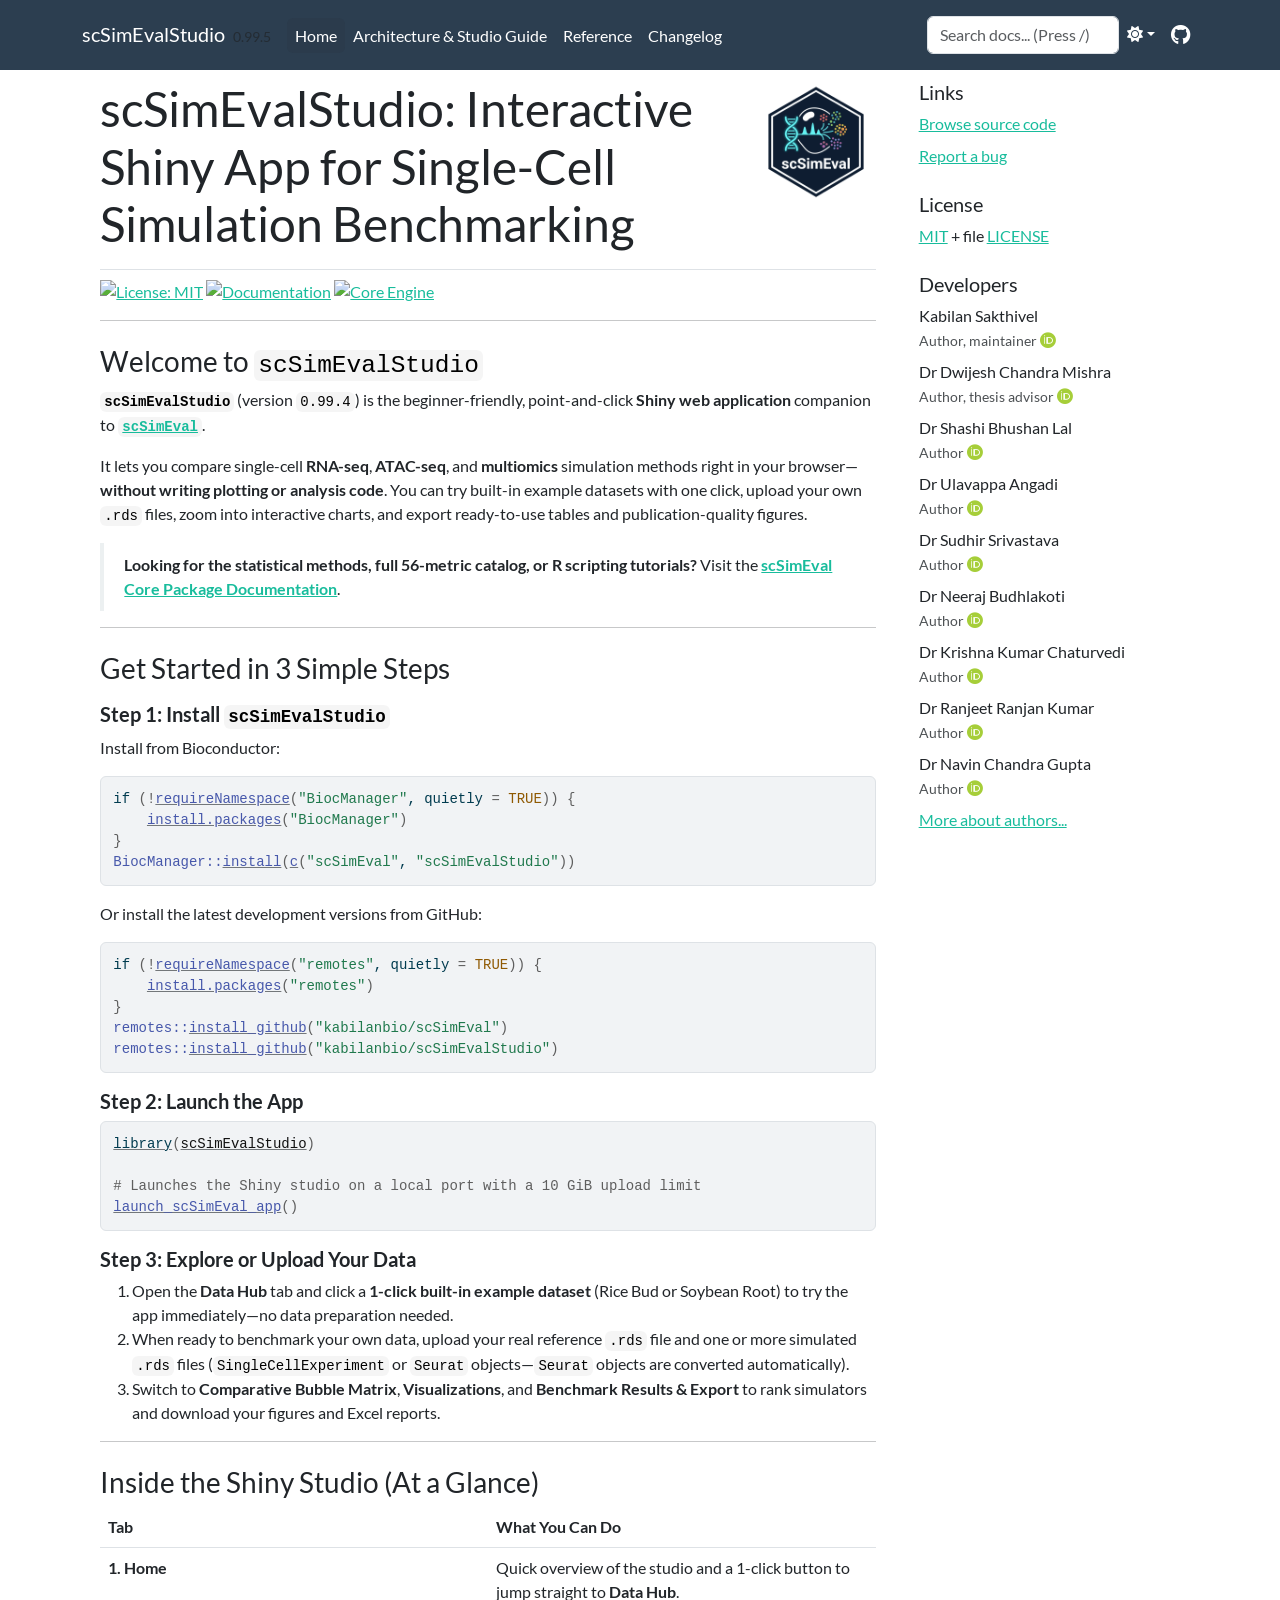
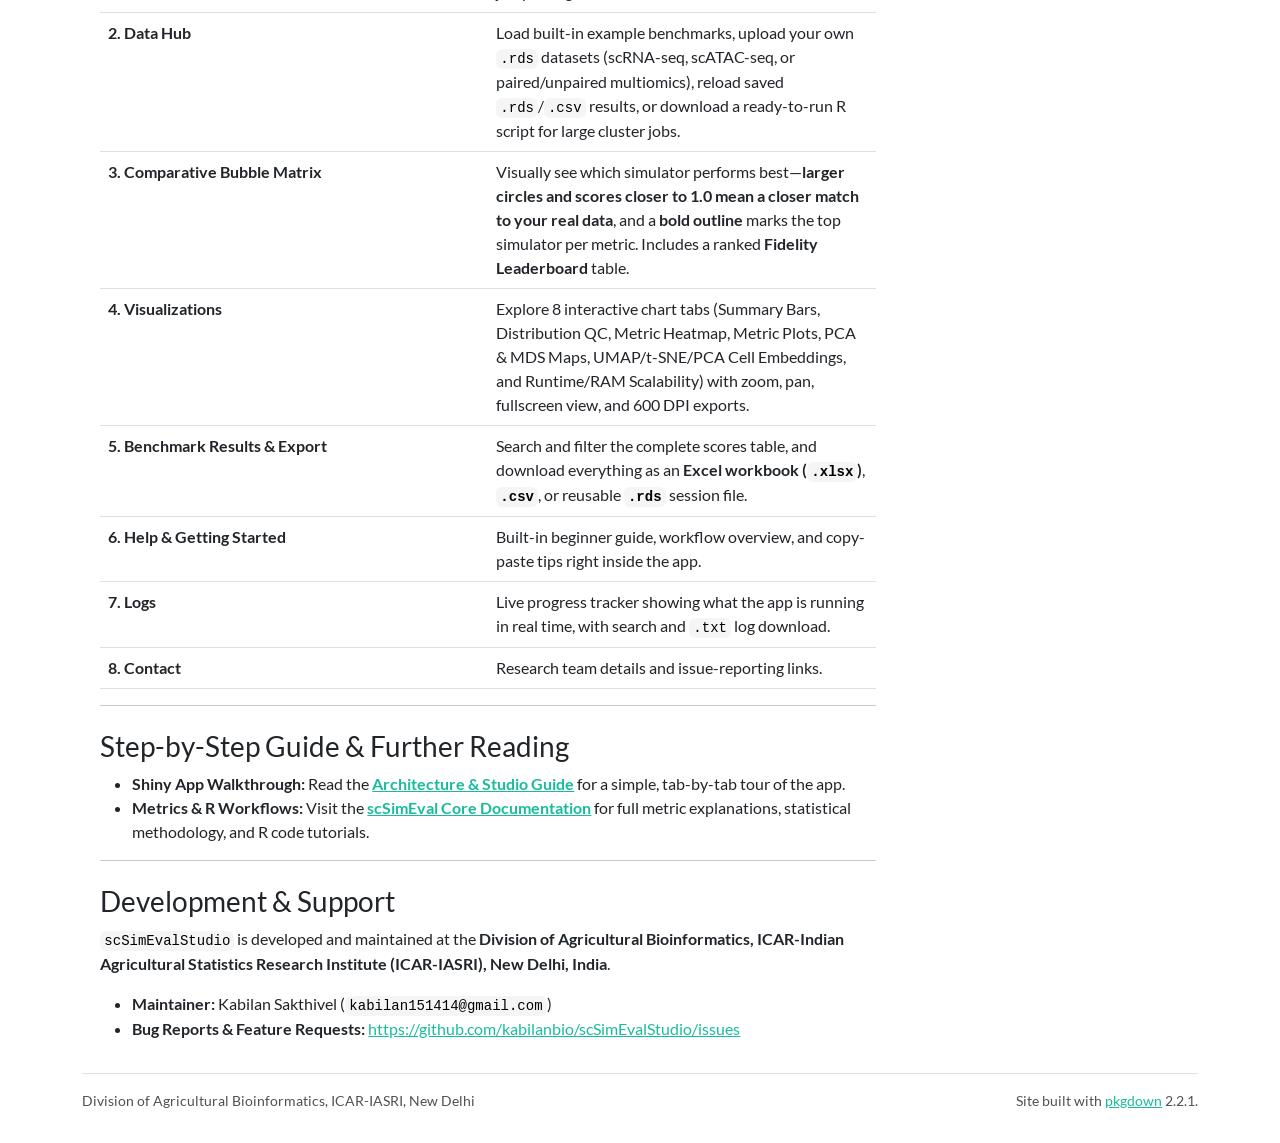
==== commit 5154b6f6: "Release 0.99.5: sync example caches with scSimEval 0.99.14 and lock Calculate Metrics buttons on exa" ====
--- a/docs/index.html
+++ b/docs/index.html
@@ -7,16 +7,15 @@
 <meta name="viewport" content="width=device-width, initial-scale=1, shrink-to-fit=no">
 <title>scSimEvalStudio: Interactive Shiny App for Single-Cell Simulation Benchmarking • scSimEvalStudio</title>
 <!-- favicons --><link rel="icon" type="image/png" sizes="96x96" href="favicon-96x96.png">
-<link rel="icon" type="image/svg+xml" href="favicon.svg">
+<link rel="icon" type="”image/svg+xml”" href="favicon.svg">
 <link rel="apple-touch-icon" sizes="180x180" href="apple-touch-icon.png">
 <link rel="icon" sizes="any" href="favicon.ico">
 <link rel="manifest" href="site.webmanifest">
-<script src="lightswitch.js"></script><script src="deps/jquery-3.6.0/jquery-3.6.0.min.js"></script>
+<script src="lightswitch.js"></script><script src="deps/jquery-3.6.0/jquery-3.6.0.min.js"></script><meta name="viewport" content="width=device-width, initial-scale=1, shrink-to-fit=no">
 <link href="deps/bootstrap-5.3.8/bootstrap.min.css" rel="stylesheet">
 <script src="deps/bootstrap-5.3.8/bootstrap.bundle.min.js"></script><link href="deps/font-awesome-6.5.2/css/all.min.css" rel="stylesheet">
 <link href="deps/font-awesome-6.5.2/css/v4-shims.min.css" rel="stylesheet">
-<script src="deps/headroom-0.11.0/headroom.min.js"></script><script src="deps/headroom-0.11.0/jQuery.headroom.min.js"></script><script src="deps/bootstrap-toc-1.0.1/bootstrap-toc.min.js"></script><script src="deps/clipboard.js-2.0.11/clipboard.min.js"></script><script src="deps/search-1.0.0/autocomplete.jquery.min.js"></script><script src="deps/search-1.0.0/fuse.min.js"></script><script src="deps/search-1.0.0/mark.min.js"></script><!-- pkgdown --><script src="pkgdown.js"></script><link href="extra.css" rel="stylesheet">
-<meta property="og:title" content="scSimEvalStudio: Interactive Shiny App for Single-Cell Simulation Benchmarking">
+<script src="deps/headroom-0.11.0/headroom.min.js"></script><script src="deps/headroom-0.11.0/jQuery.headroom.min.js"></script><script src="deps/bootstrap-toc-1.0.1/bootstrap-toc.min.js"></script><script src="deps/clipboard.js-2.0.11/clipboard.min.js"></script><script src="deps/search-1.0.0/autocomplete.jquery.min.js"></script><script src="deps/search-1.0.0/fuse.min.js"></script><script src="deps/search-1.0.0/mark.min.js"></script><!-- pkgdown --><script src="pkgdown.js"></script><meta property="og:title" content="scSimEvalStudio: Interactive Shiny App for Single-Cell Simulation Benchmarking">
 <meta name="description" content="Point-and-click Shiny studio for exploring, comparing, and exporting single-cell and multiomics simulation benchmarks powered by scSimEval.">
 <meta property="og:description" content="Point-and-click Shiny studio for exploring, comparing, and exporting single-cell and multiomics simulation benchmarks powered by scSimEval.">
 <meta property="og:image" content="https://kabilanbio.github.io/scSimEvalStudio/logo.png">
@@ -32,7 +31,7 @@
 
     <a class="navbar-brand me-2" href="index.html">scSimEvalStudio</a>
 
-    <small class="nav-text text-muted me-auto" data-bs-toggle="tooltip" data-bs-placement="bottom" title="">0.99.4</small>
+    <small class="nav-text text-muted me-auto" data-bs-toggle="tooltip" data-bs-placement="bottom" title="">0.99.5</small>
 
 
     <button class="navbar-toggler" type="button" data-bs-toggle="collapse" data-bs-target="#navbar" aria-controls="navbar" aria-expanded="false" aria-label="Toggle navigation">
@@ -48,7 +47,7 @@
       </ul>
 <ul class="navbar-nav">
 <li class="nav-item"><form class="form-inline" role="search">
- <input class="form-control" type="search" name="search-input" id="search-input" autocomplete="off" aria-label="Search site" placeholder="Search docs... (Press /)" data-search-index="search.json">
+ <input class="form-control" type="search" name="search-input" id="search-input" autocomplete="off" aria-label="Search site" placeholder="Search for" data-search-index="search.json">
 </form></li>
 <li class="nav-item dropdown">
   <button class="nav-link dropdown-toggle" type="button" id="dropdown-lightswitch" data-bs-toggle="dropdown" aria-expanded="false" aria-haspopup="true" aria-label="Light switch"><span class="fa fa-sun"></span></button>
@@ -68,30 +67,29 @@
 <div class="row">
   <main id="main" class="col-md-9"><div class="section level1">
 <div class="page-header">
-<img src="logo.png" class="logo" alt="scSimEvalStudio logo"><h1 id="scsimevalstudio-interactive-shiny-app-for-single-cell-simulation-benchmarking">scSimEvalStudio: Interactive Shiny App for Single-Cell Simulation Benchmarking<a class="anchor" aria-label="anchor" href="#scsimevalstudio-interactive-shiny-app-for-single-cell-simulation-benchmarking"></a>
+<img src="logo.png" class="logo" alt=""><h1 id="scsimevalstudio-interactive-shiny-app-for-single-cell-simulation-benchmarking-">scSimEvalStudio: Interactive Shiny App for Single-Cell Simulation Benchmarking 
+<a class="anchor" aria-label="anchor" href="#scsimevalstudio-interactive-shiny-app-for-single-cell-simulation-benchmarking-"></a>
 </h1>
 </div>
 <p><a href="https://opensource.org/licenses/MIT" class="external-link"><img src="https://img.shields.io/badge/License-MIT-yellow.svg" alt="License: MIT"></a> <a href="https://kabilanbio.github.io/scSimEvalStudio/"><img src="https://img.shields.io/badge/docs-pkgdown-blue.svg" alt="Documentation"></a> <a href="https://kabilanbio.github.io/scSimEval/" class="external-link"><img src="https://img.shields.io/badge/scSimEval-v0.99.12-2c3e50.svg" alt="Core Engine"></a></p>
 <hr>
-
 <div class="section level2">
-<h2 id="welcome-to-scsimevalstudio">Welcome to <code>scSimEvalStudio</code><a class="anchor" aria-label="anchor" href="#welcome-to-scsimevalstudio"></a>
+<h2 id="welcome-to-scsimevalstudio">Welcome to <code>scSimEvalStudio</code>
+<a class="anchor" aria-label="anchor" href="#welcome-to-scsimevalstudio"></a>
 </h2>
 <p><strong><code>scSimEvalStudio</code></strong> (version <code>0.99.4</code>) is the beginner-friendly, point-and-click <strong>Shiny web application</strong> companion to <strong><a href="https://kabilanbio.github.io/scSimEval/" class="external-link"><code>scSimEval</code></a></strong>.</p>
 <p>It lets you compare single-cell <strong>RNA-seq</strong>, <strong>ATAC-seq</strong>, and <strong>multiomics</strong> simulation methods right in your browser—<strong>without writing plotting or analysis code</strong>. You can try built-in example datasets with one click, upload your own <code>.rds</code> files, zoom into interactive charts, and export ready-to-use tables and publication-quality figures.</p>
 <blockquote>
-<p><strong>Looking for the statistical methods, full 56-metric catalog, or R scripting tutorials?</strong><br>
-Visit the <strong><a href="https://kabilanbio.github.io/scSimEval/" class="external-link">scSimEval Core Package Documentation</a></strong>.</p>
+<p><strong>Looking for the statistical methods, full 56-metric catalog, or R scripting tutorials?</strong> Visit the <strong><a href="https://kabilanbio.github.io/scSimEval/" class="external-link">scSimEval Core Package Documentation</a></strong>.</p>
 </blockquote>
 <hr>
 </div>
-
 <div class="section level2">
 <h2 id="get-started-in-3-simple-steps">Get Started in 3 Simple Steps<a class="anchor" aria-label="anchor" href="#get-started-in-3-simple-steps"></a>
 </h2>
-
 <div class="section level3">
-<h3 id="step-1-install-scsimevalstudio">Step 1: Install <code>scSimEvalStudio</code><a class="anchor" aria-label="anchor" href="#step-1-install-scsimevalstudio"></a>
+<h3 id="step-1-install-scsimevalstudio">Step 1: Install <code>scSimEvalStudio</code>
+<a class="anchor" aria-label="anchor" href="#step-1-install-scsimevalstudio"></a>
 </h3>
 <p>Install from Bioconductor:</p>
 <div class="sourceCode" id="cb1"><pre class="downlit sourceCode r">
@@ -107,7 +105,6 @@
 <span><span class="fu">remotes</span><span class="fu">::</span><span class="fu"><a href="https://remotes.r-lib.org/reference/install_github.html" class="external-link">install_github</a></span><span class="op">(</span><span class="st">"kabilanbio/scSimEval"</span><span class="op">)</span></span>
 <span><span class="fu">remotes</span><span class="fu">::</span><span class="fu"><a href="https://remotes.r-lib.org/reference/install_github.html" class="external-link">install_github</a></span><span class="op">(</span><span class="st">"kabilanbio/scSimEvalStudio"</span><span class="op">)</span></span></code></pre></div>
 </div>
-
 <div class="section level3">
 <h3 id="step-2-launch-the-app">Step 2: Launch the App<a class="anchor" aria-label="anchor" href="#step-2-launch-the-app"></a>
 </h3>
@@ -117,11 +114,10 @@
 <span><span class="co"># Launches the Shiny studio on a local port with a 10 GiB upload limit</span></span>
 <span><span class="fu"><a href="reference/launch_scSimEval_app.html">launch_scSimEval_app</a></span><span class="op">(</span><span class="op">)</span></span></code></pre></div>
 </div>
-
 <div class="section level3">
 <h3 id="step-3-explore-or-upload-your-data">Step 3: Explore or Upload Your Data<a class="anchor" aria-label="anchor" href="#step-3-explore-or-upload-your-data"></a>
 </h3>
-<ol>
+<ol style="list-style-type: decimal">
 <li>Open the <strong>Data Hub</strong> tab and click a <strong>1-click built-in example dataset</strong> (Rice Bud or Soybean Root) to try the app immediately—no data preparation needed.</li>
 <li>When ready to benchmark your own data, upload your real reference <code>.rds</code> file and one or more simulated <code>.rds</code> files (<code>SingleCellExperiment</code> or <code>Seurat</code> objects—<code>Seurat</code> objects are converted automatically).</li>
 <li>Switch to <strong>Comparative Bubble Matrix</strong>, <strong>Visualizations</strong>, and <strong>Benchmark Results &amp; Export</strong> to rank simulators and download your figures and Excel reports.</li>
@@ -129,72 +125,76 @@
 <hr>
 </div>
 </div>
-
 <div class="section level2">
 <h2 id="inside-the-shiny-studio-at-a-glance">Inside the Shiny Studio (At a Glance)<a class="anchor" aria-label="anchor" href="#inside-the-shiny-studio-at-a-glance"></a>
 </h2>
 <table class="table">
-<thead>
-<tr class="header">
-<th style="text-align: left;">Tab</th>
-<th style="text-align: left;">What You Can Do</th>
-</tr>
-</thead>
+<colgroup>
+<col width="50%">
+<col width="50%">
+</colgroup>
+<thead><tr class="header">
+<th align="left">Tab</th>
+<th align="left">What You Can Do</th>
+</tr></thead>
 <tbody>
 <tr class="odd">
-<td style="text-align: left;"><strong>1. Home</strong></td>
-<td style="text-align: left;">Quick overview of the studio and a 1-click button to jump straight to <strong>Data Hub</strong>.</td>
+<td align="left"><strong>1. Home</strong></td>
+<td align="left">Quick overview of the studio and a 1-click button to jump straight to <strong>Data Hub</strong>.</td>
 </tr>
 <tr class="even">
-<td style="text-align: left;"><strong>2. Data Hub</strong></td>
-<td style="text-align: left;">Load built-in example benchmarks, upload your own <code>.rds</code> datasets (scRNA-seq, scATAC-seq, or paired/unpaired multiomics), reload saved <code>.rds</code>/<code>.csv</code> results, or download a ready-to-run R script for large cluster jobs.</td>
+<td align="left"><strong>2. Data Hub</strong></td>
+<td align="left">Load built-in example benchmarks, upload your own <code>.rds</code> datasets (scRNA-seq, scATAC-seq, or paired/unpaired multiomics), reload saved <code>.rds</code>/<code>.csv</code> results, or download a ready-to-run R script for large cluster jobs.</td>
 </tr>
 <tr class="odd">
-<td style="text-align: left;"><strong>3. Comparative Bubble Matrix</strong></td>
-<td style="text-align: left;">Visually see which simulator performs best—<strong>larger circles and scores closer to 1.0 mean a closer match to your real data</strong>, and a <strong>bold outline</strong> marks the top simulator per metric. Includes a ranked <strong>Fidelity Leaderboard</strong> table.</td>
+<td align="left"><strong>3. Comparative Bubble Matrix</strong></td>
+<td align="left">Visually see which simulator performs best—<strong>larger circles and scores closer to 1.0 mean a closer match to your real data</strong>, and a <strong>bold outline</strong> marks the top simulator per metric. Includes a ranked <strong>Fidelity Leaderboard</strong> table.</td>
 </tr>
 <tr class="even">
-<td style="text-align: left;"><strong>4. Visualizations</strong></td>
-<td style="text-align: left;">Explore 8 interactive chart tabs (Summary Bars, Distribution QC, Metric Heatmap, Metric Plots, PCA &amp; MDS Maps, UMAP/t-SNE/PCA Cell Embeddings, and Runtime/RAM Scalability) with zoom, pan, fullscreen view, and 600 DPI exports.</td>
+<td align="left"><strong>4. Visualizations</strong></td>
+<td align="left">Explore 8 interactive chart tabs (Summary Bars, Distribution QC, Metric Heatmap, Metric Plots, PCA &amp; MDS Maps, UMAP/t-SNE/PCA Cell Embeddings, and Runtime/RAM Scalability) with zoom, pan, fullscreen view, and 600 DPI exports.</td>
 </tr>
 <tr class="odd">
-<td style="text-align: left;"><strong>5. Benchmark Results &amp; Export</strong></td>
-<td style="text-align: left;">Search and filter the complete scores table, and download everything as an <strong>Excel workbook (<code>.xlsx</code>)</strong>, <strong><code>.csv</code></strong>, or reusable <strong><code>.rds</code></strong> session file.</td>
+<td align="left"><strong>5. Benchmark Results &amp; Export</strong></td>
+<td align="left">Search and filter the complete scores table, and download everything as an <strong>Excel workbook (<code>.xlsx</code>)</strong>, <strong><code>.csv</code></strong>, or reusable <strong><code>.rds</code></strong> session file.</td>
 </tr>
 <tr class="even">
-<td style="text-align: left;"><strong>6. Help &amp; Getting Started</strong></td>
-<td style="text-align: left;">Built-in beginner guide, workflow overview, and copy-paste tips right inside the app.</td>
+<td align="left"><strong>6. Help &amp; Getting Started</strong></td>
+<td align="left">Built-in beginner guide, workflow overview, and copy-paste tips right inside the app.</td>
 </tr>
 <tr class="odd">
-<td style="text-align: left;"><strong>7. Logs</strong></td>
-<td style="text-align: left;">Live progress tracker showing what the app is running in real time, with search and <code>.txt</code> log download.</td>
+<td align="left"><strong>7. Logs</strong></td>
+<td align="left">Live progress tracker showing what the app is running in real time, with search and <code>.txt</code> log download.</td>
 </tr>
 <tr class="even">
-<td style="text-align: left;"><strong>8. Contact</strong></td>
-<td style="text-align: left;">Research team details and issue-reporting links.</td>
+<td align="left"><strong>8. Contact</strong></td>
+<td align="left">Research team details and issue-reporting links.</td>
 </tr>
 </tbody>
 </table>
 <hr>
 </div>
-
 <div class="section level2">
-<h2 id="step-by-step-guide-further-reading">Step-by-Step Guide &amp; Further Reading<a class="anchor" aria-label="anchor" href="#step-by-step-guide-further-reading"></a>
+<h2 id="step-by-step-guide--further-reading">Step-by-Step Guide &amp; Further Reading<a class="anchor" aria-label="anchor" href="#step-by-step-guide--further-reading"></a>
 </h2>
 <ul>
-<li><strong>Shiny App Walkthrough:</strong> Read the <strong><a href="articles/scSimEvalStudio-workflow.html">Architecture &amp; Studio Guide</a></strong> for a simple, tab-by-tab tour of the app.</li>
-<li><strong>Metrics &amp; R Workflows:</strong> Visit the <strong><a href="https://kabilanbio.github.io/scSimEval/" class="external-link">scSimEval Core Documentation</a></strong> for full metric explanations, statistical methodology, and R code tutorials.</li>
+<li>
+<strong>Shiny App Walkthrough:</strong> Read the <strong><a href="https://kabilanbio.github.io/scSimEvalStudio/articles/scSimEvalStudio-workflow.html">Architecture &amp; Studio Guide</a></strong> for a simple, tab-by-tab tour of the app.</li>
+<li>
+<strong>Metrics &amp; R Workflows:</strong> Visit the <strong><a href="https://kabilanbio.github.io/scSimEval/" class="external-link">scSimEval Core Documentation</a></strong> for full metric explanations, statistical methodology, and R code tutorials.</li>
 </ul>
 <hr>
 </div>
-
 <div class="section level2">
-<h2 id="development-support">Development &amp; Support<a class="anchor" aria-label="anchor" href="#development-support"></a>
+<h2 id="development--support">Development &amp; Support<a class="anchor" aria-label="anchor" href="#development--support"></a>
 </h2>
 <p><code>scSimEvalStudio</code> is developed and maintained at the <strong>Division of Agricultural Bioinformatics, ICAR-Indian Agricultural Statistics Research Institute (ICAR-IASRI), New Delhi, India</strong>.</p>
 <ul>
-<li><strong>Maintainer:</strong> Kabilan Sakthivel (<code>kabilan151414@gmail.com</code>)</li>
-<li><strong>Bug Reports &amp; Feature Requests:</strong> <a href="https://github.com/kabilanbio/scSimEvalStudio/issues" class="external-link">https://github.com/kabilanbio/scSimEvalStudio/issues</a></li>
+<li>
+<strong>Maintainer:</strong> Kabilan Sakthivel (<code>kabilan151414@gmail.com</code>)</li>
+<li>
+<strong>Bug Reports &amp; Feature Requests:</strong> <a href="https://github.com/kabilanbio/scSimEvalStudio/issues" class="external-link">https://github.com/kabilanbio/scSimEvalStudio/issues</a>
+</li>
 </ul>
 </div>
 </div>
@@ -203,7 +203,6 @@
 <ul class="list-unstyled">
 <li><a href="https://github.com/kabilanbio/scSimEvalStudio/" class="external-link">Browse source code</a></li>
 <li><a href="https://github.com/kabilanbio/scSimEvalStudio/issues" class="external-link">Report a bug</a></li>
-<li><a href="https://kabilanbio.github.io/scSimEval/" class="external-link">scSimEval core docs</a></li>
 </ul>
 </div>
 
@@ -247,6 +246,466 @@
     </footer>
 </div>
 
-<script src="studio-ui.js"></script>
+
+
+  <script>
+document.addEventListener("DOMContentLoaded", function() {
+  function safeGetStorage(key) {
+    try { return window.localStorage.getItem(key); } catch (e) { return null; }
+  }
+  function safeSetStorage(key, val) {
+    try { window.localStorage.setItem(key, val); } catch (e) {}
+  }
+
+  // Hide citation block and its TOC link on authors page if present
+  const citationHeader = document.getElementById("citation");
+  if (citationHeader && citationHeader.closest(".section")) {
+    citationHeader.closest(".section").remove();
+  }
+  const tocCitationLink = document.querySelector('#toc a[href="#citation"]');
+  if (tocCitationLink && tocCitationLink.closest("li")) {
+    tocCitationLink.closest("li").remove();
+  }
+  const authorsH1 = document.querySelector(".template-citation-authors h1");
+  if (authorsH1 && authorsH1.textContent.includes("Citation")) {
+    authorsH1.textContent = "Authors";
+    if (document.title && document.title.includes("Authors and Citation")) {
+      document.title = document.title.replace("Authors and Citation", "Authors");
+    }
+  }
+  // Custom search placeholder
+  const searchInput = document.getElementById("search-input");
+  if (searchInput) {
+    searchInput.placeholder = "Search docs... (Press /)";
+  }
+
+  // On this page (TOC) Hide / Show Toggle Feature
+  const tocNav = document.getElementById("toc");
+  if (tocNav) {
+    const tocAside = tocNav.closest("aside") || tocNav.closest(".col-md-3");
+    const mainEl = document.getElementById("main");
+    const tocH2 = tocNav.querySelector("h2");
+
+    if (tocAside && mainEl && tocH2) {
+      if (!document.getElementById("btn-hide-toc")) {
+        const hideBtn = document.createElement("button");
+        hideBtn.id = "btn-hide-toc";
+        hideBtn.type = "button";
+        hideBtn.className = "btn btn-sm btn-outline-secondary float-end toc-toggle-btn";
+        hideBtn.title = "Hide 'On this page' sidebar";
+        hideBtn.setAttribute("aria-label", "Hide Table of Contents");
+        hideBtn.innerHTML = '<span class="fa fa-angle-right me-1"></span>Hide';
+        tocH2.appendChild(hideBtn);
+
+        hideBtn.addEventListener("click", function(e) {
+          e.preventDefault();
+          setTocState(false);
+        });
+      }
+
+      let showBtn = document.getElementById("btn-show-toc");
+      if (!showBtn) {
+        showBtn = document.createElement("button");
+        showBtn.id = "btn-show-toc";
+        showBtn.type = "button";
+        showBtn.className = "btn btn-sm btn-primary toc-floating-show-btn shadow-sm d-none";
+        showBtn.title = "Show 'On this page' sidebar";
+        showBtn.setAttribute("aria-label", "Show Table of Contents");
+        showBtn.innerHTML = '<span class="fa fa-list-ul me-1"></span> On this page';
+        document.body.appendChild(showBtn);
+
+        showBtn.addEventListener("click", function(e) {
+          e.preventDefault();
+          setTocState(true);
+        });
+      }
+
+      function setTocState(visible) {
+        const container = mainEl.closest(".container") || mainEl.closest(".container-fluid") || document.querySelector(".container.template-article") || document.querySelector("body > .container");
+        if (visible) {
+          document.body.classList.remove("toc-collapsed");
+          if (container) container.classList.remove("container-fullwidth");
+          tocAside.classList.remove("d-none");
+          tocAside.style.display = "";
+          mainEl.classList.remove("col-md-12", "main-expanded");
+          mainEl.classList.add("col-md-9");
+          mainEl.style.width = "";
+          mainEl.style.maxWidth = "";
+          mainEl.style.flex = "";
+          if (showBtn) showBtn.classList.add("d-none");
+          safeSetStorage("scSimEval_toc_hidden", "false");
+        } else {
+          document.body.classList.add("toc-collapsed");
+          if (container) container.classList.add("container-fullwidth");
+          tocAside.classList.add("d-none");
+          tocAside.style.display = "none";
+          mainEl.classList.remove("col-md-9");
+          mainEl.classList.add("col-md-12", "main-expanded");
+          mainEl.style.width = "100%";
+          mainEl.style.maxWidth = "100%";
+          mainEl.style.flex = "0 0 100%";
+          if (showBtn) showBtn.classList.remove("d-none");
+          safeSetStorage("scSimEval_toc_hidden", "true");
+        }
+      }
+
+      if (safeGetStorage("scSimEval_toc_hidden") === "true") {
+        setTocState(false);
+      }
+    }
+  }
+
+  /* ===== FULLSCREEN IMAGE VIEWER LIGHTBOX ===== */
+  window.scOpenLightbox = function(imgSrc) {
+    if (!imgSrc) return;
+    var existing = document.getElementById("sc_lightbox_overlay");
+    if (existing) existing.remove();
+
+    var overlay = document.createElement("div");
+    overlay.id = "sc_lightbox_overlay";
+    overlay.className = "sc-lightbox-overlay";
+
+    var closeBtn = document.createElement("button");
+    closeBtn.className = "sc-lightbox-close";
+    closeBtn.type = "button";
+    closeBtn.title = "Close Viewer (Esc)";
+    closeBtn.setAttribute("aria-label", "Close Fullscreen Viewer");
+    closeBtn.innerHTML = "&times;";
+
+    var canvas = document.createElement("div");
+    canvas.className = "sc-lightbox-canvas";
+
+    var img = document.createElement("img");
+    img.className = "sc-lightbox-img";
+    img.src = imgSrc;
+    canvas.appendChild(img);
+
+    var bar = document.createElement("div");
+    bar.className = "sc-lightbox-bar";
+    bar.innerHTML =
+      '<button type="button" id="sc_lb_out" title="Zoom Out (-)"><i class="fa fa-search-minus"></i></button>' +
+      '<input type="range" id="sc_lb_slider" min="10" max="600" step="5" value="100">' +
+      '<button type="button" id="sc_lb_in" title="Zoom In (+)"><i class="fa fa-search-plus"></i></button>' +
+      '<span id="sc_lb_pct" style="font-family:monospace;min-width:48px;text-align:center;font-weight:700;">100%</span>' +
+      '<button type="button" id="sc_lb_fit" title="Fit to Window (0)">Fit</button>' +
+      '<button type="button" id="sc_lb_100" title="Actual Size (1)">100%</button>' +
+      '<span class="d-none d-md-inline" style="font-size:0.74rem;opacity:0.75;margin-left:4px;">Wheel: Zoom • Drag: Pan • Esc: Close</span>';
+
+    overlay.appendChild(closeBtn);
+    overlay.appendChild(canvas);
+    overlay.appendChild(bar);
+    document.body.appendChild(overlay);
+
+    var state = { scale: 1, tx: 0, ty: 0, dragging: false, moved: false, sx: 0, sy: 0, stx: 0, sty: 0 };
+    var lbSlider = document.getElementById("sc_lb_slider");
+    var lbPct = document.getElementById("sc_lb_pct");
+
+    function applyTransform() {
+      img.style.transform = "translate3d(" + state.tx + "px," + state.ty + "px,0) scale(" + state.scale + ")";
+      var p = Math.round(state.scale * 100);
+      lbPct.innerText = p + "%";
+      lbSlider.value = Math.max(10, Math.min(600, p));
+    }
+
+    function fitImage() {
+      var nw = img.naturalWidth || img.width || 900;
+      var nh = img.naturalHeight || img.height || 600;
+      var vw = window.innerWidth * 0.90;
+      var vh = (window.innerHeight - 90) * 0.92;
+      state.scale = Math.max(0.1, Math.min(4, Math.min(vw / nw, vh / nh)));
+      state.tx = 0;
+      state.ty = 0;
+      applyTransform();
+    }
+
+    function zoomAt(newScale, clientX, clientY) {
+      newScale = Math.max(0.10, Math.min(6.0, newScale));
+      var cx = window.innerWidth / 2;
+      var cy = window.innerHeight / 2;
+      var dx = (typeof clientX === "number") ? (clientX - cx) : 0;
+      var dy = (typeof clientY === "number") ? (clientY - cy) : 0;
+      var ratio = newScale / state.scale;
+      state.tx = dx - (dx - state.tx) * ratio;
+      state.ty = dy - (dy - state.ty) * ratio;
+      state.scale = newScale;
+      applyTransform();
+    }
+
+    if (img.complete && img.naturalWidth > 0) fitImage(); else img.onload = fitImage;
+
+    canvas.addEventListener("wheel", function(e) {
+      e.preventDefault();
+      var mult = e.deltaY < 0 ? 1.12 : (1 / 1.12);
+      zoomAt(state.scale * mult, e.clientX, e.clientY);
+    }, { passive: false });
+
+    canvas.addEventListener("mousedown", function(e) {
+      if (e.button !== 0) return;
+      e.preventDefault();
+      state.dragging = true;
+      state.moved = false;
+      state.sx = e.clientX; state.sy = e.clientY;
+      state.stx = state.tx; state.sty = state.ty;
+      canvas.classList.add("sc-panning");
+    });
+
+    function onLbMove(e) {
+      if (!state.dragging) return;
+      var dx = e.clientX - state.sx;
+      var dy = e.clientY - state.sy;
+      if (Math.abs(dx) > 4 || Math.abs(dy) > 4) state.moved = true;
+      state.tx = state.stx + dx;
+      state.ty = state.sty + dy;
+      applyTransform();
+    }
+
+    function onLbUp() {
+      if (!state.dragging) return;
+      state.dragging = false;
+      canvas.classList.remove("sc-panning");
+    }
+
+    window.addEventListener("mousemove", onLbMove);
+    window.addEventListener("mouseup", onLbUp);
+
+    canvas.addEventListener("dblclick", function(e) {
+      if (Math.abs(state.scale - 2.0) < 0.15) {
+        fitImage();
+      } else {
+        zoomAt(2.0, e.clientX, e.clientY);
+      }
+    });
+
+    document.getElementById("sc_lb_out").onclick = function() { zoomAt(state.scale / 1.15); };
+    document.getElementById("sc_lb_in").onclick = function() { zoomAt(state.scale * 1.15); };
+    document.getElementById("sc_lb_fit").onclick = fitImage;
+    document.getElementById("sc_lb_100").onclick = function() { state.scale = 1; state.tx = 0; state.ty = 0; applyTransform(); };
+    lbSlider.oninput = function() { zoomAt(Number(this.value) / 100); };
+
+    function closeLightbox() {
+      window.removeEventListener("mousemove", onLbMove);
+      window.removeEventListener("mouseup", onLbUp);
+      window.removeEventListener("keydown", onLbKey);
+      if (overlay && overlay.parentNode) overlay.remove();
+    }
+
+    function onLbKey(e) {
+      if (e.key === "Escape") closeLightbox();
+      else if (e.key === "+" || e.key === "=") zoomAt(state.scale * 1.15);
+      else if (e.key === "-") zoomAt(state.scale / 1.15);
+      else if (e.key === "0") fitImage();
+      else if (e.key === "1") { state.scale = 1; state.tx = 0; state.ty = 0; applyTransform(); }
+    }
+    window.addEventListener("keydown", onLbKey);
+    closeBtn.onclick = closeLightbox;
+    overlay.addEventListener("click", function(e) {
+      if (state.moved) {
+        state.moved = false;
+        return;
+      }
+      if (e.target === overlay || e.target === canvas) closeLightbox();
+    });
+  };
+
+  /* ===== IN-ARTICLE FIGURE ZOOM & PAN COMPONENT ===== */
+  function initDocPlotZoom() {
+    var images = document.querySelectorAll(
+      "#main .figure img, #main figure img, #main img.r-plt, #main p > img:not(.logo), .template-article .figure img, .template-article figure img"
+    );
+    images.forEach(function(img, idx) {
+      if (img.closest(".sc-doc-zoom-wrapper")) return;
+      if (img.classList.contains("logo") || (img.src && (img.src.indexOf("shields.io") !== -1 || img.src.indexOf("badge") !== -1))) return;
+      if (img.naturalWidth > 0 && img.naturalWidth < 120) return;
+
+      var id = "doc_zoom_" + idx;
+      var wrapper = document.createElement("div");
+      wrapper.className = "sc-doc-zoom-wrapper";
+      wrapper.id = "wrap_" + id;
+
+      var toolbar = document.createElement("div");
+      toolbar.className = "sc-doc-zoom-toolbar";
+      toolbar.innerHTML =
+        '<span class="d-none d-md-inline-flex align-items-center gap-1 sc-doc-zoom-hint">' +
+          '<i class="fa fa-hand text-secondary"></i>' +
+          '<span>Drag to pan • Ctrl+Wheel or Slider to zoom</span>' +
+        '</span>' +
+        '<div class="d-flex align-items-center flex-wrap gap-1 ms-auto">' +
+          '<button type="button" class="btn btn-outline-secondary btn-sm py-0 px-2 sc-btn-out" title="Zoom Out (-10%)"><i class="fa fa-search-minus"></i></button>' +
+          '<input type="range" class="sc-zoom-slider" min="25" max="400" step="5" value="100" title="Slide to Zoom (25% - 400%)">' +
+          '<button type="button" class="btn btn-outline-secondary btn-sm py-0 px-2 sc-btn-in" title="Zoom In (+10%)"><i class="fa fa-search-plus"></i></button>' +
+          '<span class="badge bg-white text-dark border px-2 py-1 ms-1 sc-doc-zoom-badge">100%</span>' +
+          '<button type="button" class="btn btn-outline-secondary btn-sm py-0 px-2 ms-1 sc-btn-fit" title="Fit Plot to Viewport"><i class="fa fa-compress"></i> Fit</button>' +
+          '<button type="button" class="btn btn-outline-primary btn-sm py-0 px-2 sc-btn-reset" title="Reset to 100% Actual View">100%</button>' +
+          '<button type="button" class="btn btn-primary btn-sm py-0 px-2 ms-1 sc-btn-full" title="Open Fullscreen Image Viewer"><i class="fa fa-expand"></i> Full View</button>' +
+        '</div>';
+
+      var container = document.createElement("div");
+      container.className = "sc-doc-zoom-container";
+      container.id = "container_" + id;
+
+      var stage = document.createElement("div");
+      stage.className = "sc-doc-zoom-stage";
+      stage.id = "stage_" + id;
+
+      var target = document.createElement("div");
+      target.className = "sc-doc-zoom-target";
+      target.id = "target_" + id;
+
+      img.parentNode.insertBefore(wrapper, img);
+      target.appendChild(img);
+      stage.appendChild(target);
+      container.appendChild(stage);
+      wrapper.appendChild(toolbar);
+      wrapper.appendChild(container);
+
+      var curZoom = 100;
+      var slider = toolbar.querySelector(".sc-zoom-slider");
+      var badge = toolbar.querySelector(".sc-doc-zoom-badge");
+      var btnOut = toolbar.querySelector(".sc-btn-out");
+      var btnIn = toolbar.querySelector(".sc-btn-in");
+      var btnFit = toolbar.querySelector(".sc-btn-fit");
+      var btnReset = toolbar.querySelector(".sc-btn-reset");
+      var btnFull = toolbar.querySelector(".sc-btn-full");
+
+      function syncPannable() {
+        if (container.scrollWidth > container.clientWidth + 2 || container.scrollHeight > container.clientHeight + 2 || curZoom > 100) {
+          container.classList.add("sc-pannable");
+        } else {
+          container.classList.remove("sc-pannable");
+        }
+      }
+
+      if (img.complete && img.naturalWidth > 0) syncPannable(); else img.addEventListener("load", syncPannable);
+
+      function setZoom(next, anchorX, anchorY) {
+        next = Math.max(25, Math.min(400, Math.round(next)));
+        var prev = curZoom;
+        curZoom = next;
+        slider.value = next;
+        badge.innerText = next + "%";
+
+        if (next === 100) {
+          target.style.transform = "";
+          target.style.position = "relative";
+          target.style.top = "";
+          target.style.left = "";
+          target.style.width = "100%";
+          target.style.height = "";
+          stage.style.width = "100%";
+          stage.style.height = "";
+          stage.style.overflow = "visible";
+          delete target.dataset.baseW;
+          delete target.dataset.baseH;
+          syncPannable();
+          return;
+        }
+
+        if (prev === 100 || !target.dataset.baseW) {
+          var bw = img.offsetWidth || 800;
+          var bh = img.offsetHeight || 500;
+          if (bw > 40 && bh > 40) {
+            target.dataset.baseW = String(bw);
+            target.dataset.baseH = String(bh);
+          }
+        }
+
+        var baseW = Number(target.dataset.baseW) || 800;
+        var baseH = Number(target.dataset.baseH) || 500;
+        var prevFactor = prev / 100;
+        var factor = next / 100;
+
+        var rect = container.getBoundingClientRect();
+        var relX = (typeof anchorX === "number") ? (anchorX - rect.left) : (container.clientWidth / 2);
+        var relY = (typeof anchorY === "number") ? (anchorY - rect.top) : (container.clientHeight / 2);
+        var contentX = (container.scrollLeft + relX) / (prevFactor || 1);
+        var contentY = (container.scrollTop + relY) / (prevFactor || 1);
+
+        stage.style.width = Math.round(baseW * factor) + "px";
+        stage.style.height = Math.round(baseH * factor) + "px";
+        stage.style.overflow = "hidden";
+
+        target.style.position = "absolute";
+        target.style.top = "0px";
+        target.style.left = "0px";
+        target.style.width = baseW + "px";
+        target.style.height = baseH + "px";
+        target.style.transformOrigin = "0 0";
+        target.style.transform = "scale(" + factor + ")";
+
+        container.scrollLeft = Math.max(0, Math.round(contentX * factor - relX));
+        container.scrollTop = Math.max(0, Math.round(contentY * factor - relY));
+
+        syncPannable();
+      }
+
+      slider.addEventListener("input", function() { setZoom(Number(this.value)); });
+      btnOut.addEventListener("click", function() { setZoom(curZoom - 10); });
+      btnIn.addEventListener("click", function() { setZoom(curZoom + 10); });
+      btnReset.addEventListener("click", function() {
+        setZoom(100);
+        container.scrollLeft = 0;
+        container.scrollTop = 0;
+      });
+      btnFit.addEventListener("click", function() {
+        setZoom(100);
+        var bw = img.offsetWidth || 800;
+        var bh = img.offsetHeight || 500;
+        var availW = Math.max(120, container.clientWidth - 20);
+        var availH = Math.max(120, container.clientHeight - 20);
+        var fitScale = Math.min(availW / bw, availH / bh);
+        var fitPct = Math.max(25, Math.min(100, Math.floor(fitScale * 100)));
+        setZoom(fitPct);
+      });
+      btnFull.addEventListener("click", function() {
+        window.scOpenLightbox(img.src);
+      });
+
+      img.addEventListener("dblclick", function(e) {
+        if (curZoom > 100) {
+          setZoom(100);
+        } else {
+          setZoom(175, e.clientX, e.clientY);
+        }
+      });
+
+      container.addEventListener("wheel", function(e) {
+        if (!e.ctrlKey) return;
+        e.preventDefault();
+        var delta = e.deltaY < 0 ? 15 : -15;
+        setZoom(curZoom + delta, e.clientX, e.clientY);
+      }, { passive: false });
+
+      var isDragging = false;
+      var startX = 0, startY = 0, startSL = 0, startST = 0;
+      container.addEventListener("mousedown", function(e) {
+        if (e.button !== 0) return;
+        if (container.scrollWidth <= container.clientWidth && container.scrollHeight <= container.clientHeight && curZoom <= 100) return;
+        e.preventDefault();
+        isDragging = true;
+        container.classList.add("sc-panning");
+        startX = e.clientX;
+        startY = e.clientY;
+        startSL = container.scrollLeft;
+        startST = container.scrollTop;
+      });
+
+      window.addEventListener("mousemove", function(e) {
+        if (!isDragging) return;
+        e.preventDefault();
+        container.scrollLeft = startSL - (e.clientX - startX);
+        container.scrollTop = startST - (e.clientY - startY);
+      });
+
+      window.addEventListener("mouseup", function() {
+        if (isDragging) {
+          isDragging = false;
+          container.classList.remove("sc-panning");
+        }
+      });
+    });
+  }
+  initDocPlotZoom();
+});
+</script>
 </body>
 </html>
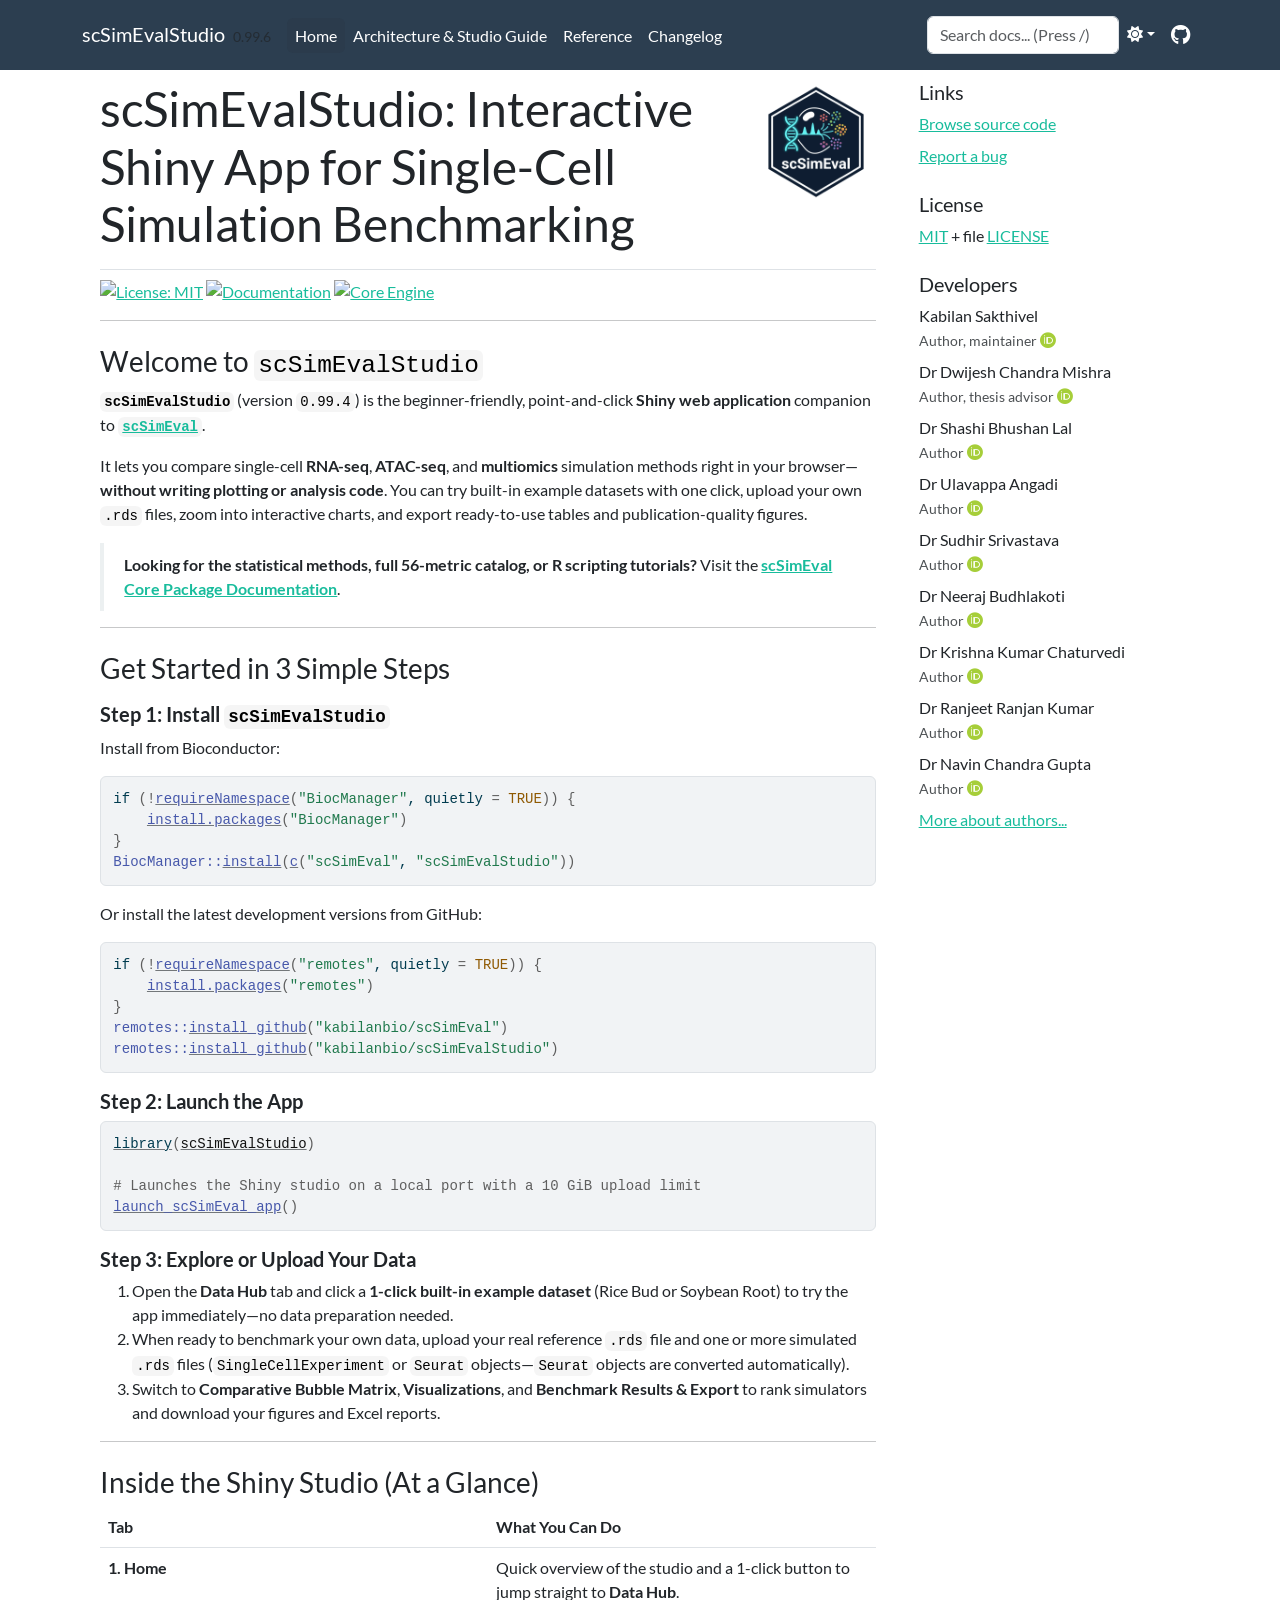
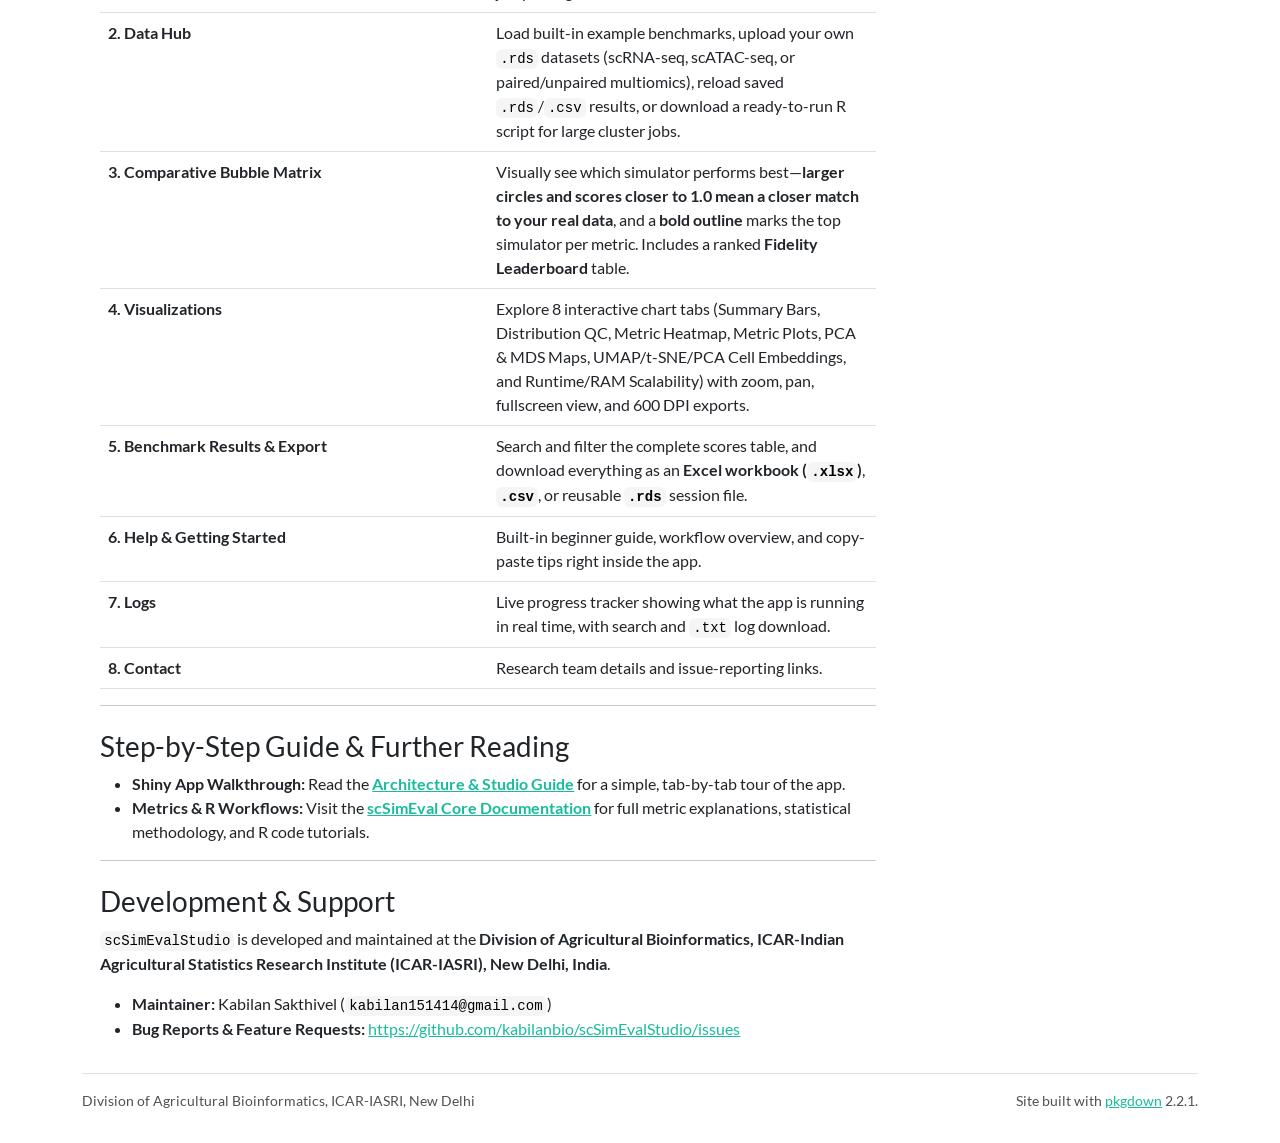
==== commit 2e5e3d5c: "Bump version to 0.99.6 and sync 56-metric PCA, Metric Plots, Heatmap, and MDS settings" ====
--- a/docs/index.html
+++ b/docs/index.html
@@ -31,7 +31,7 @@
 
     <a class="navbar-brand me-2" href="index.html">scSimEvalStudio</a>
 
-    <small class="nav-text text-muted me-auto" data-bs-toggle="tooltip" data-bs-placement="bottom" title="">0.99.5</small>
+    <small class="nav-text text-muted me-auto" data-bs-toggle="tooltip" data-bs-placement="bottom" title="">0.99.6</small>
 
 
     <button class="navbar-toggler" type="button" data-bs-toggle="collapse" data-bs-target="#navbar" aria-controls="navbar" aria-expanded="false" aria-label="Toggle navigation">
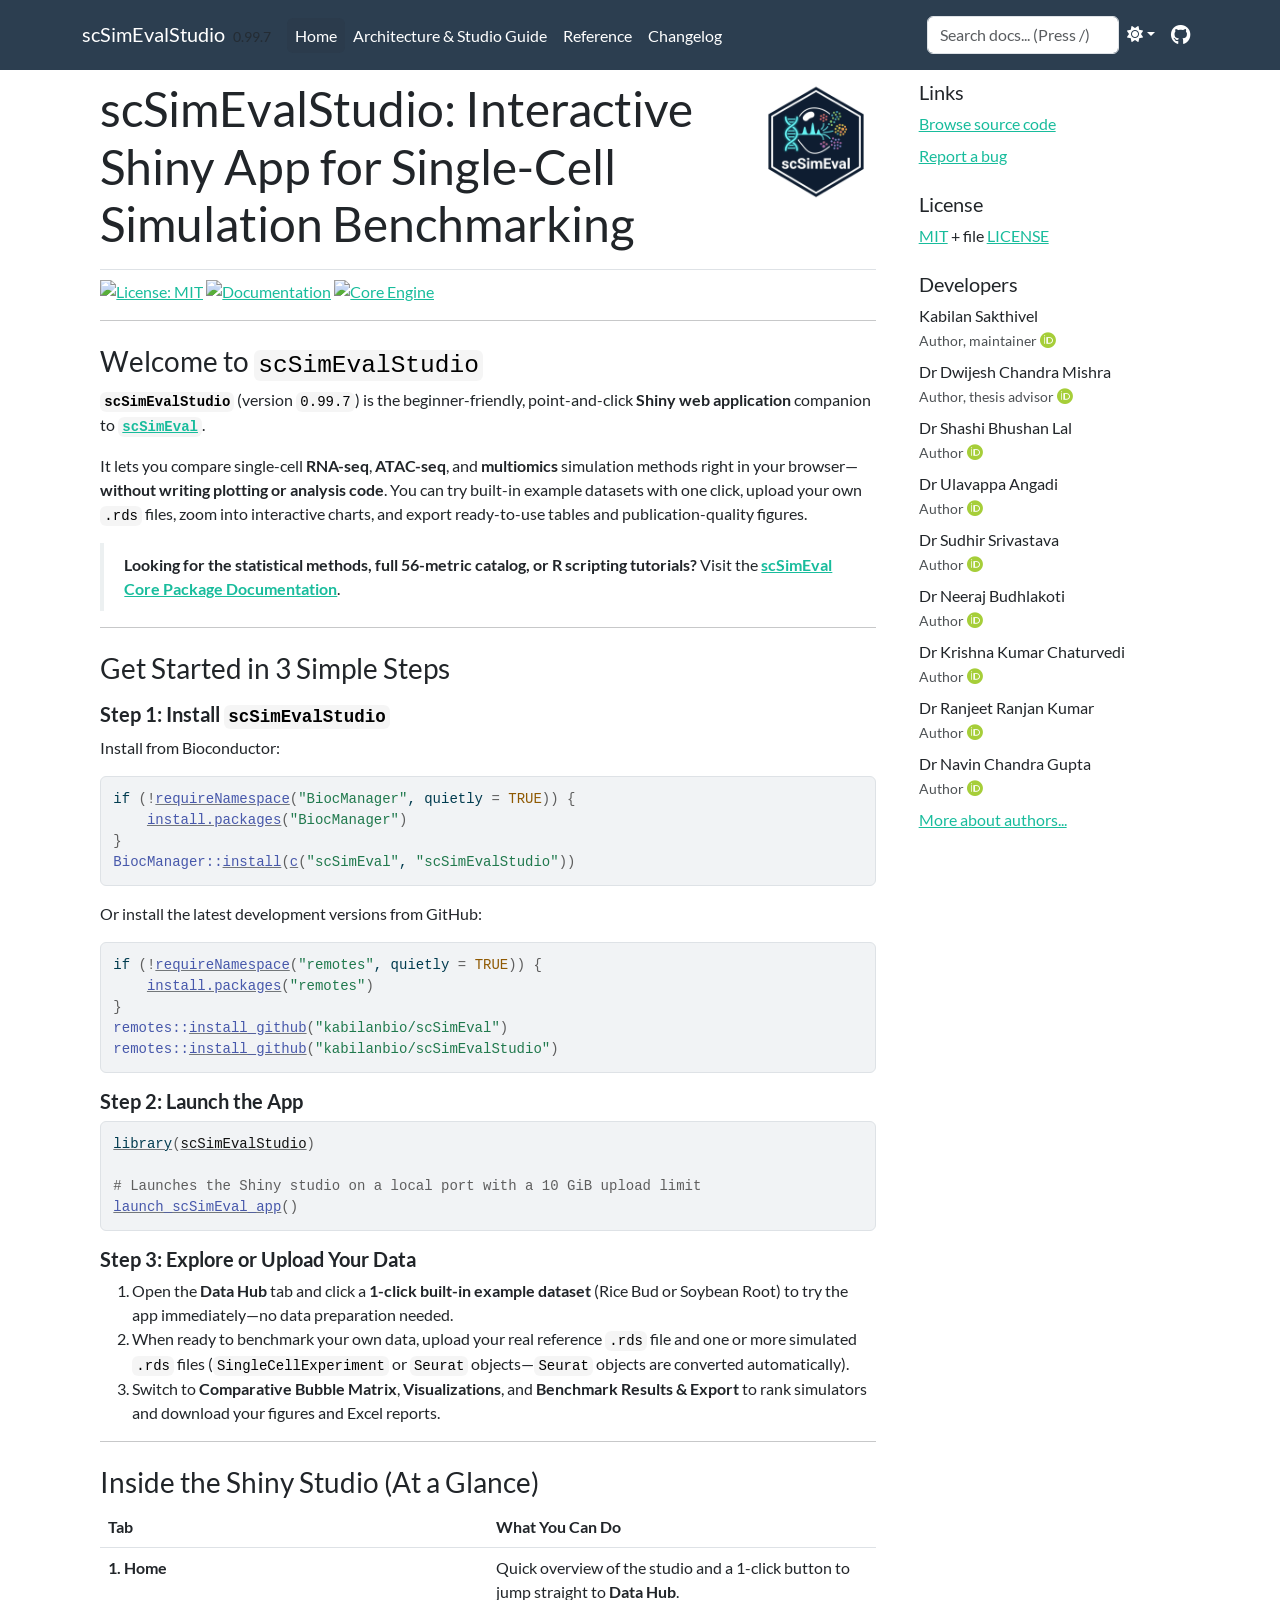
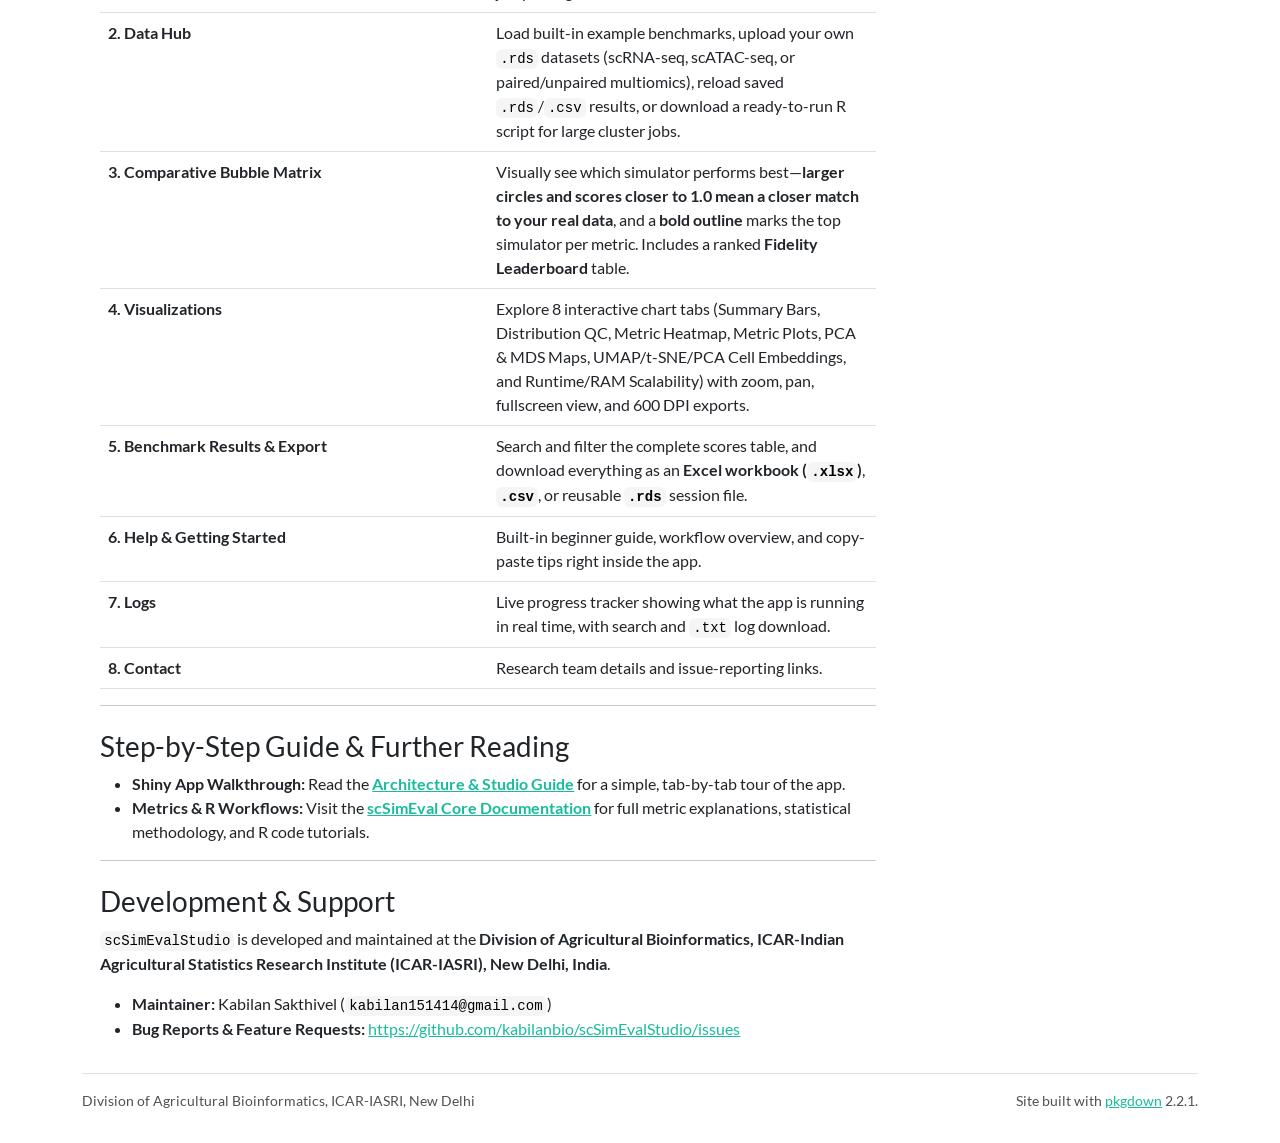
==== commit 725213a3: "Bump to 0.99.7: sync with scSimEval 0.99.17 and restrict metric picker arrows to raw mode" ====
--- a/docs/index.html
+++ b/docs/index.html
@@ -31,7 +31,7 @@
 
     <a class="navbar-brand me-2" href="index.html">scSimEvalStudio</a>
 
-    <small class="nav-text text-muted me-auto" data-bs-toggle="tooltip" data-bs-placement="bottom" title="">0.99.6</small>
+    <small class="nav-text text-muted me-auto" data-bs-toggle="tooltip" data-bs-placement="bottom" title="">0.99.7</small>
 
 
     <button class="navbar-toggler" type="button" data-bs-toggle="collapse" data-bs-target="#navbar" aria-controls="navbar" aria-expanded="false" aria-label="Toggle navigation">
@@ -71,13 +71,13 @@
 <a class="anchor" aria-label="anchor" href="#scsimevalstudio-interactive-shiny-app-for-single-cell-simulation-benchmarking-"></a>
 </h1>
 </div>
-<p><a href="https://opensource.org/licenses/MIT" class="external-link"><img src="https://img.shields.io/badge/License-MIT-yellow.svg" alt="License: MIT"></a> <a href="https://kabilanbio.github.io/scSimEvalStudio/"><img src="https://img.shields.io/badge/docs-pkgdown-blue.svg" alt="Documentation"></a> <a href="https://kabilanbio.github.io/scSimEval/" class="external-link"><img src="https://img.shields.io/badge/scSimEval-v0.99.12-2c3e50.svg" alt="Core Engine"></a></p>
+<p><a href="https://opensource.org/licenses/MIT" class="external-link"><img src="https://img.shields.io/badge/License-MIT-yellow.svg" alt="License: MIT"></a> <a href="https://kabilanbio.github.io/scSimEvalStudio/"><img src="https://img.shields.io/badge/docs-pkgdown-blue.svg" alt="Documentation"></a> <a href="https://kabilanbio.github.io/scSimEval/" class="external-link"><img src="https://img.shields.io/badge/scSimEval-v0.99.17-2c3e50.svg" alt="Core Engine"></a></p>
 <hr>
 <div class="section level2">
 <h2 id="welcome-to-scsimevalstudio">Welcome to <code>scSimEvalStudio</code>
 <a class="anchor" aria-label="anchor" href="#welcome-to-scsimevalstudio"></a>
 </h2>
-<p><strong><code>scSimEvalStudio</code></strong> (version <code>0.99.4</code>) is the beginner-friendly, point-and-click <strong>Shiny web application</strong> companion to <strong><a href="https://kabilanbio.github.io/scSimEval/" class="external-link"><code>scSimEval</code></a></strong>.</p>
+<p><strong><code>scSimEvalStudio</code></strong> (version <code>0.99.7</code>) is the beginner-friendly, point-and-click <strong>Shiny web application</strong> companion to <strong><a href="https://kabilanbio.github.io/scSimEval/" class="external-link"><code>scSimEval</code></a></strong>.</p>
 <p>It lets you compare single-cell <strong>RNA-seq</strong>, <strong>ATAC-seq</strong>, and <strong>multiomics</strong> simulation methods right in your browser—<strong>without writing plotting or analysis code</strong>. You can try built-in example datasets with one click, upload your own <code>.rds</code> files, zoom into interactive charts, and export ready-to-use tables and publication-quality figures.</p>
 <blockquote>
 <p><strong>Looking for the statistical methods, full 56-metric catalog, or R scripting tutorials?</strong> Visit the <strong><a href="https://kabilanbio.github.io/scSimEval/" class="external-link">scSimEval Core Package Documentation</a></strong>.</p>
@@ -133,40 +133,40 @@
 <col width="50%">
 <col width="50%">
 </colgroup>
-<thead><tr class="header">
+<thead><tr>
 <th align="left">Tab</th>
 <th align="left">What You Can Do</th>
 </tr></thead>
 <tbody>
-<tr class="odd">
+<tr>
 <td align="left"><strong>1. Home</strong></td>
 <td align="left">Quick overview of the studio and a 1-click button to jump straight to <strong>Data Hub</strong>.</td>
 </tr>
-<tr class="even">
+<tr>
 <td align="left"><strong>2. Data Hub</strong></td>
 <td align="left">Load built-in example benchmarks, upload your own <code>.rds</code> datasets (scRNA-seq, scATAC-seq, or paired/unpaired multiomics), reload saved <code>.rds</code>/<code>.csv</code> results, or download a ready-to-run R script for large cluster jobs.</td>
 </tr>
-<tr class="odd">
+<tr>
 <td align="left"><strong>3. Comparative Bubble Matrix</strong></td>
 <td align="left">Visually see which simulator performs best—<strong>larger circles and scores closer to 1.0 mean a closer match to your real data</strong>, and a <strong>bold outline</strong> marks the top simulator per metric. Includes a ranked <strong>Fidelity Leaderboard</strong> table.</td>
 </tr>
-<tr class="even">
+<tr>
 <td align="left"><strong>4. Visualizations</strong></td>
 <td align="left">Explore 8 interactive chart tabs (Summary Bars, Distribution QC, Metric Heatmap, Metric Plots, PCA &amp; MDS Maps, UMAP/t-SNE/PCA Cell Embeddings, and Runtime/RAM Scalability) with zoom, pan, fullscreen view, and 600 DPI exports.</td>
 </tr>
-<tr class="odd">
+<tr>
 <td align="left"><strong>5. Benchmark Results &amp; Export</strong></td>
 <td align="left">Search and filter the complete scores table, and download everything as an <strong>Excel workbook (<code>.xlsx</code>)</strong>, <strong><code>.csv</code></strong>, or reusable <strong><code>.rds</code></strong> session file.</td>
 </tr>
-<tr class="even">
+<tr>
 <td align="left"><strong>6. Help &amp; Getting Started</strong></td>
 <td align="left">Built-in beginner guide, workflow overview, and copy-paste tips right inside the app.</td>
 </tr>
-<tr class="odd">
+<tr>
 <td align="left"><strong>7. Logs</strong></td>
 <td align="left">Live progress tracker showing what the app is running in real time, with search and <code>.txt</code> log download.</td>
 </tr>
-<tr class="even">
+<tr>
 <td align="left"><strong>8. Contact</strong></td>
 <td align="left">Research team details and issue-reporting links.</td>
 </tr>
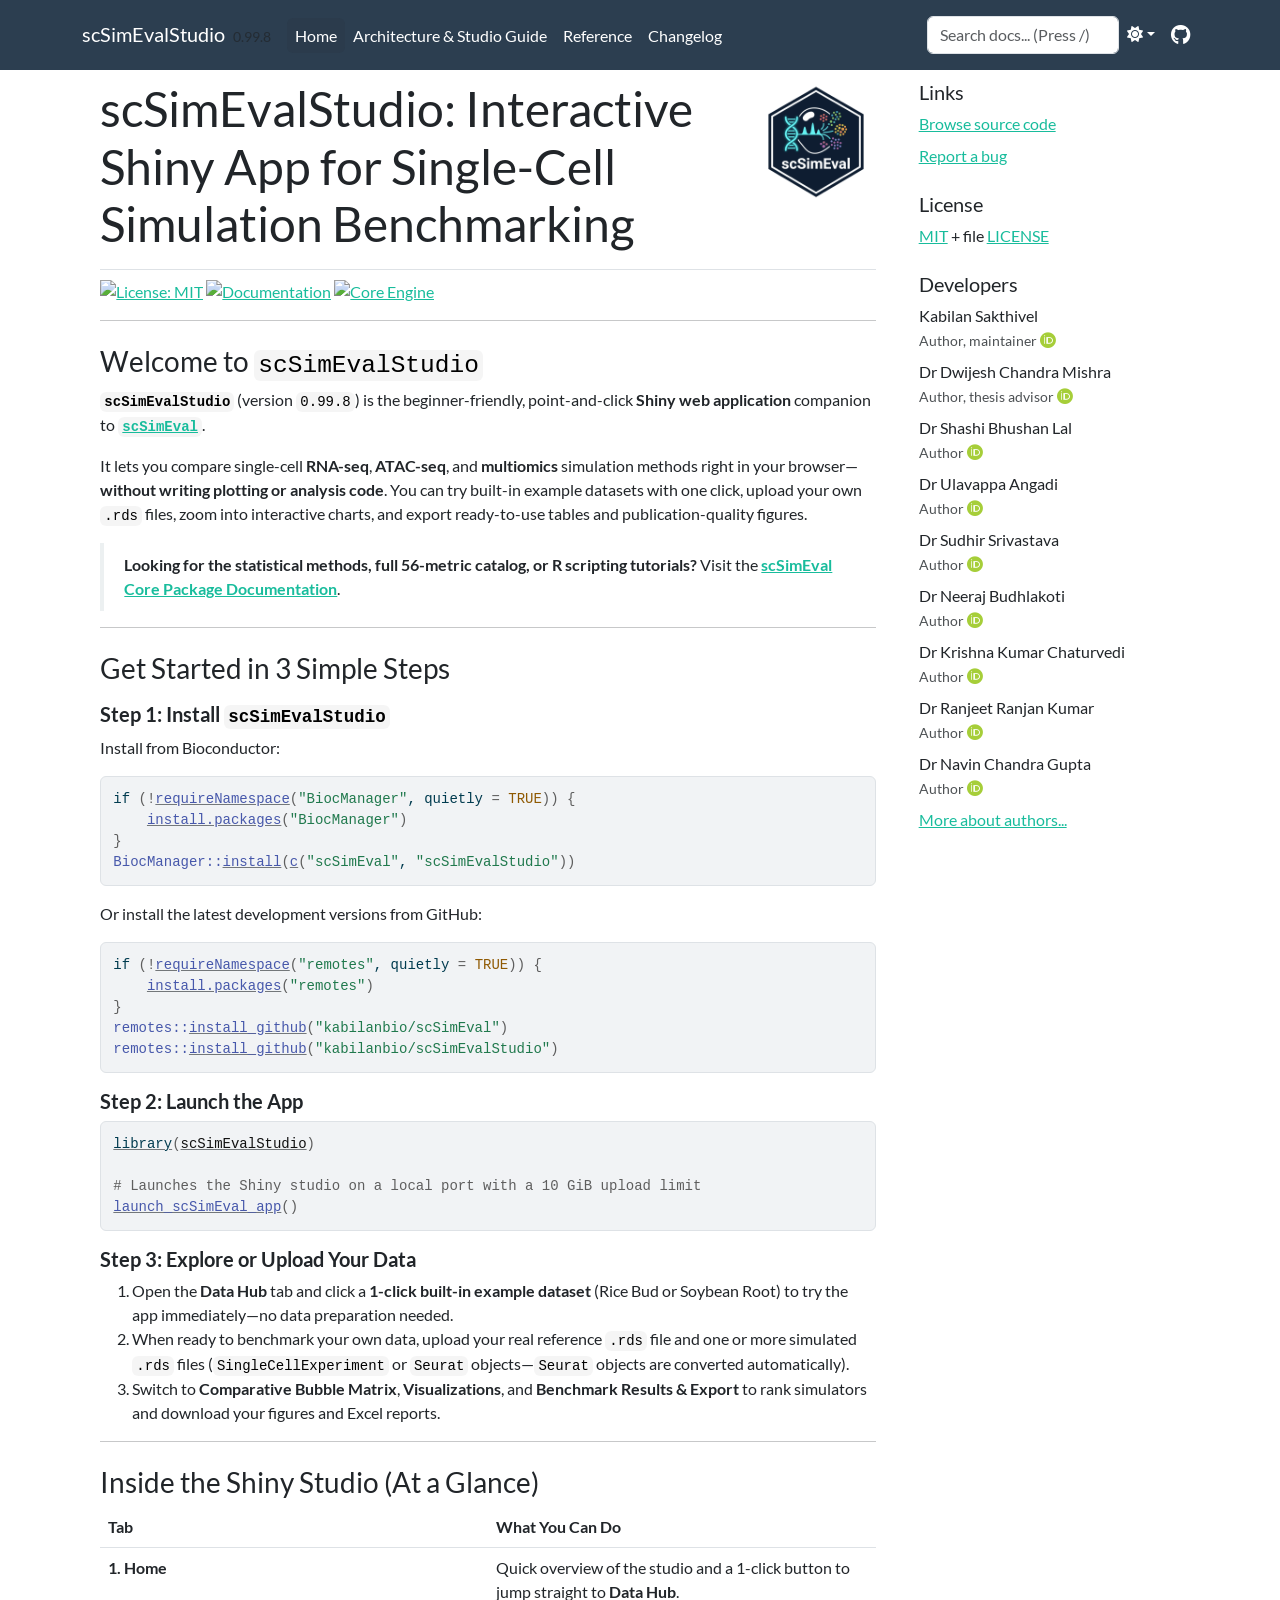
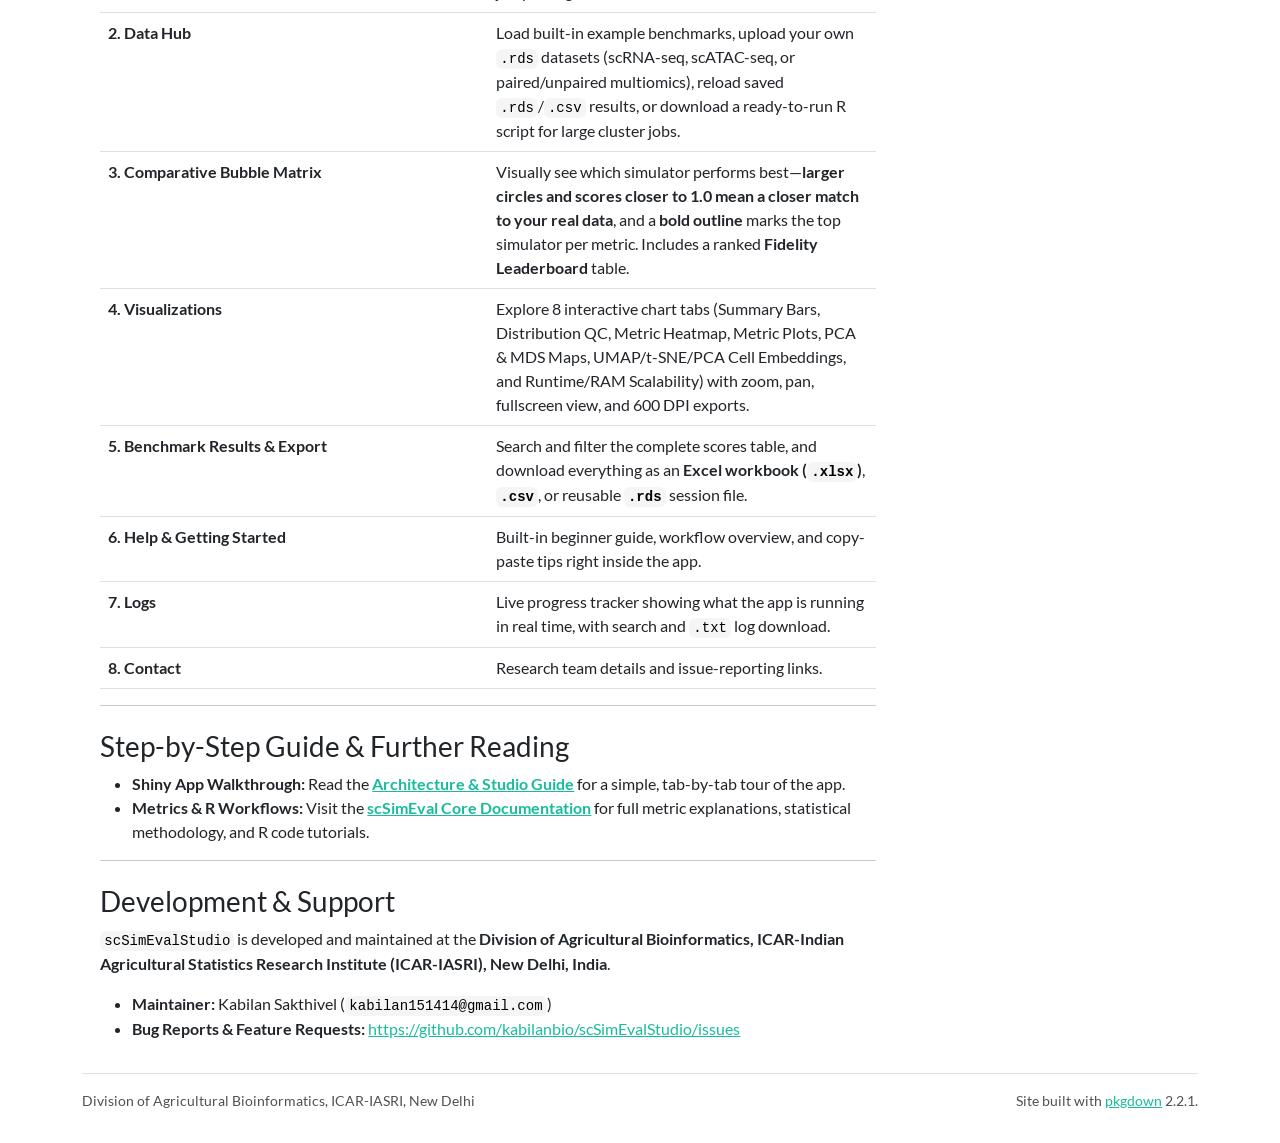
==== commit c626425f: "Bump to 0.99.8 and fix syntax error in ui_bubble_dataset_pills" ====
--- a/docs/index.html
+++ b/docs/index.html
@@ -31,7 +31,7 @@
 
     <a class="navbar-brand me-2" href="index.html">scSimEvalStudio</a>
 
-    <small class="nav-text text-muted me-auto" data-bs-toggle="tooltip" data-bs-placement="bottom" title="">0.99.7</small>
+    <small class="nav-text text-muted me-auto" data-bs-toggle="tooltip" data-bs-placement="bottom" title="">0.99.8</small>
 
 
     <button class="navbar-toggler" type="button" data-bs-toggle="collapse" data-bs-target="#navbar" aria-controls="navbar" aria-expanded="false" aria-label="Toggle navigation">
@@ -77,7 +77,7 @@
 <h2 id="welcome-to-scsimevalstudio">Welcome to <code>scSimEvalStudio</code>
 <a class="anchor" aria-label="anchor" href="#welcome-to-scsimevalstudio"></a>
 </h2>
-<p><strong><code>scSimEvalStudio</code></strong> (version <code>0.99.7</code>) is the beginner-friendly, point-and-click <strong>Shiny web application</strong> companion to <strong><a href="https://kabilanbio.github.io/scSimEval/" class="external-link"><code>scSimEval</code></a></strong>.</p>
+<p><strong><code>scSimEvalStudio</code></strong> (version <code>0.99.8</code>) is the beginner-friendly, point-and-click <strong>Shiny web application</strong> companion to <strong><a href="https://kabilanbio.github.io/scSimEval/" class="external-link"><code>scSimEval</code></a></strong>.</p>
 <p>It lets you compare single-cell <strong>RNA-seq</strong>, <strong>ATAC-seq</strong>, and <strong>multiomics</strong> simulation methods right in your browser—<strong>without writing plotting or analysis code</strong>. You can try built-in example datasets with one click, upload your own <code>.rds</code> files, zoom into interactive charts, and export ready-to-use tables and publication-quality figures.</p>
 <blockquote>
 <p><strong>Looking for the statistical methods, full 56-metric catalog, or R scripting tutorials?</strong> Visit the <strong><a href="https://kabilanbio.github.io/scSimEval/" class="external-link">scSimEval Core Package Documentation</a></strong>.</p>
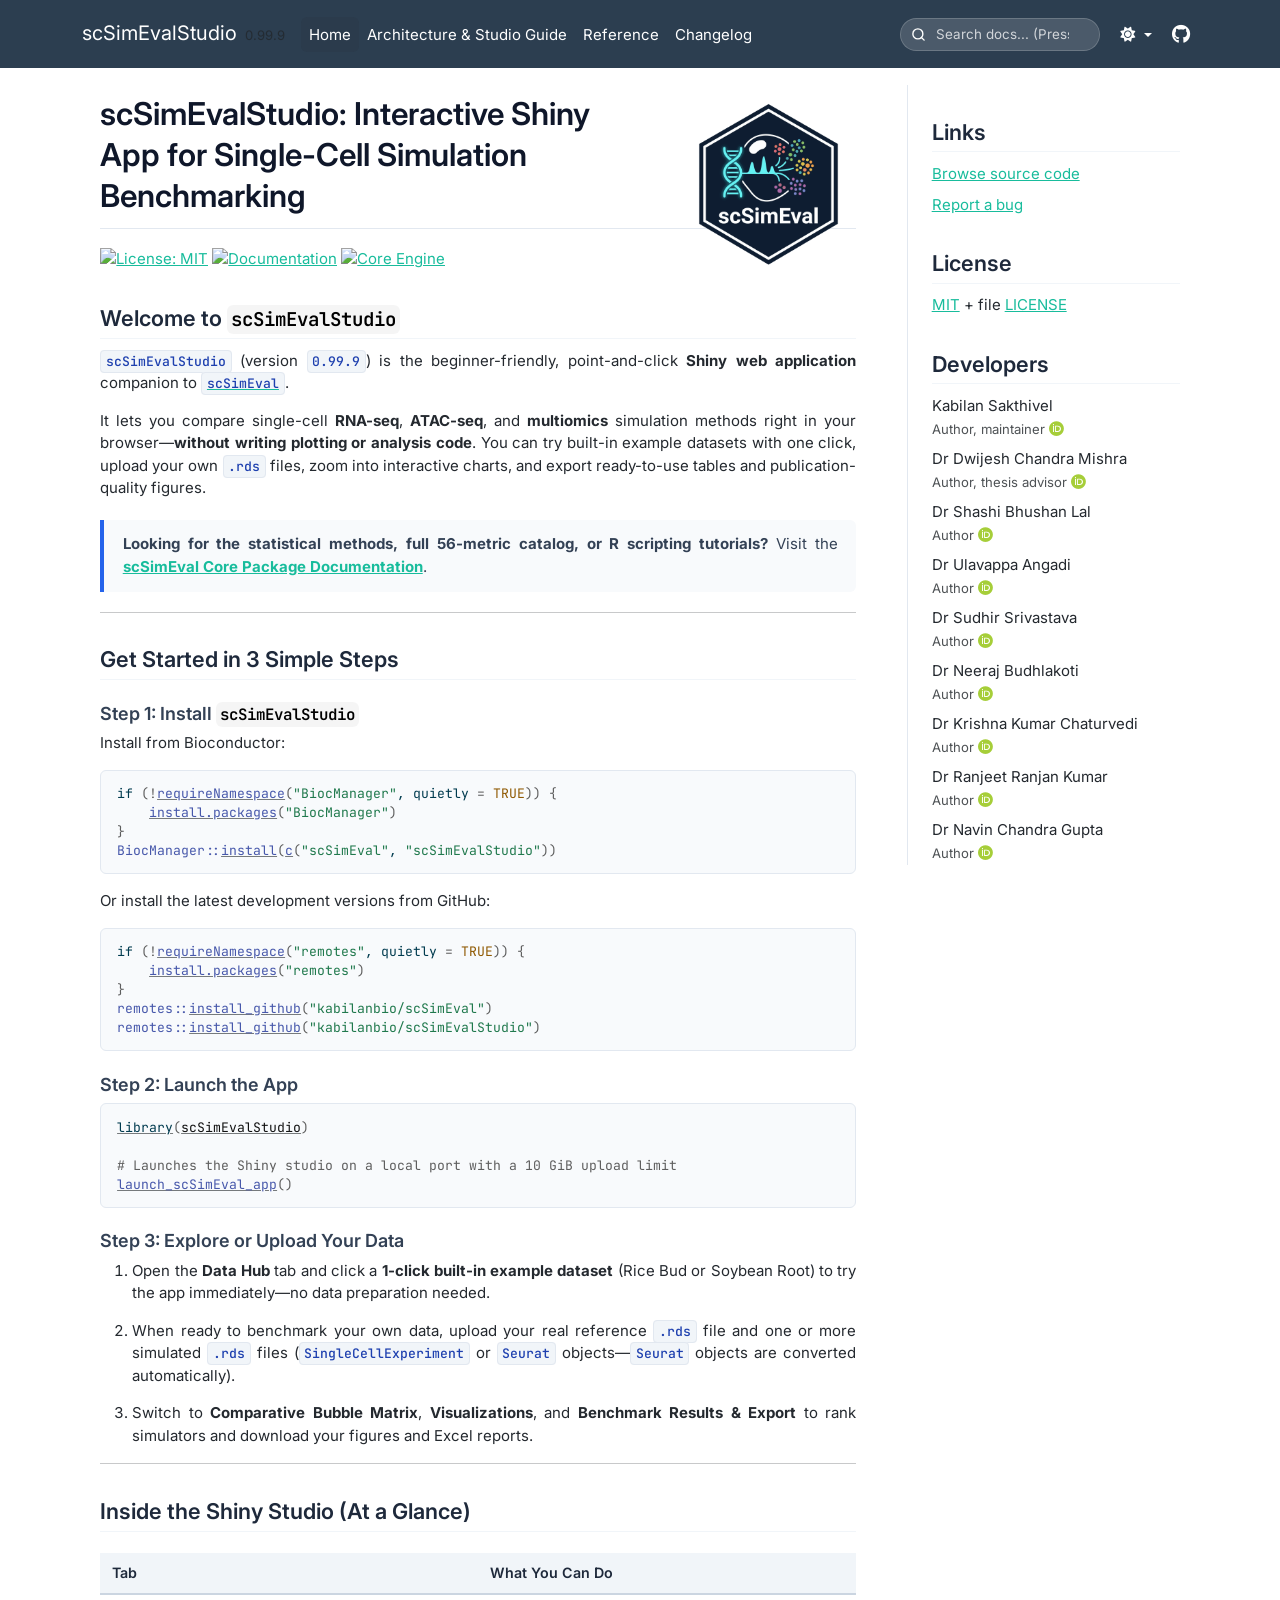
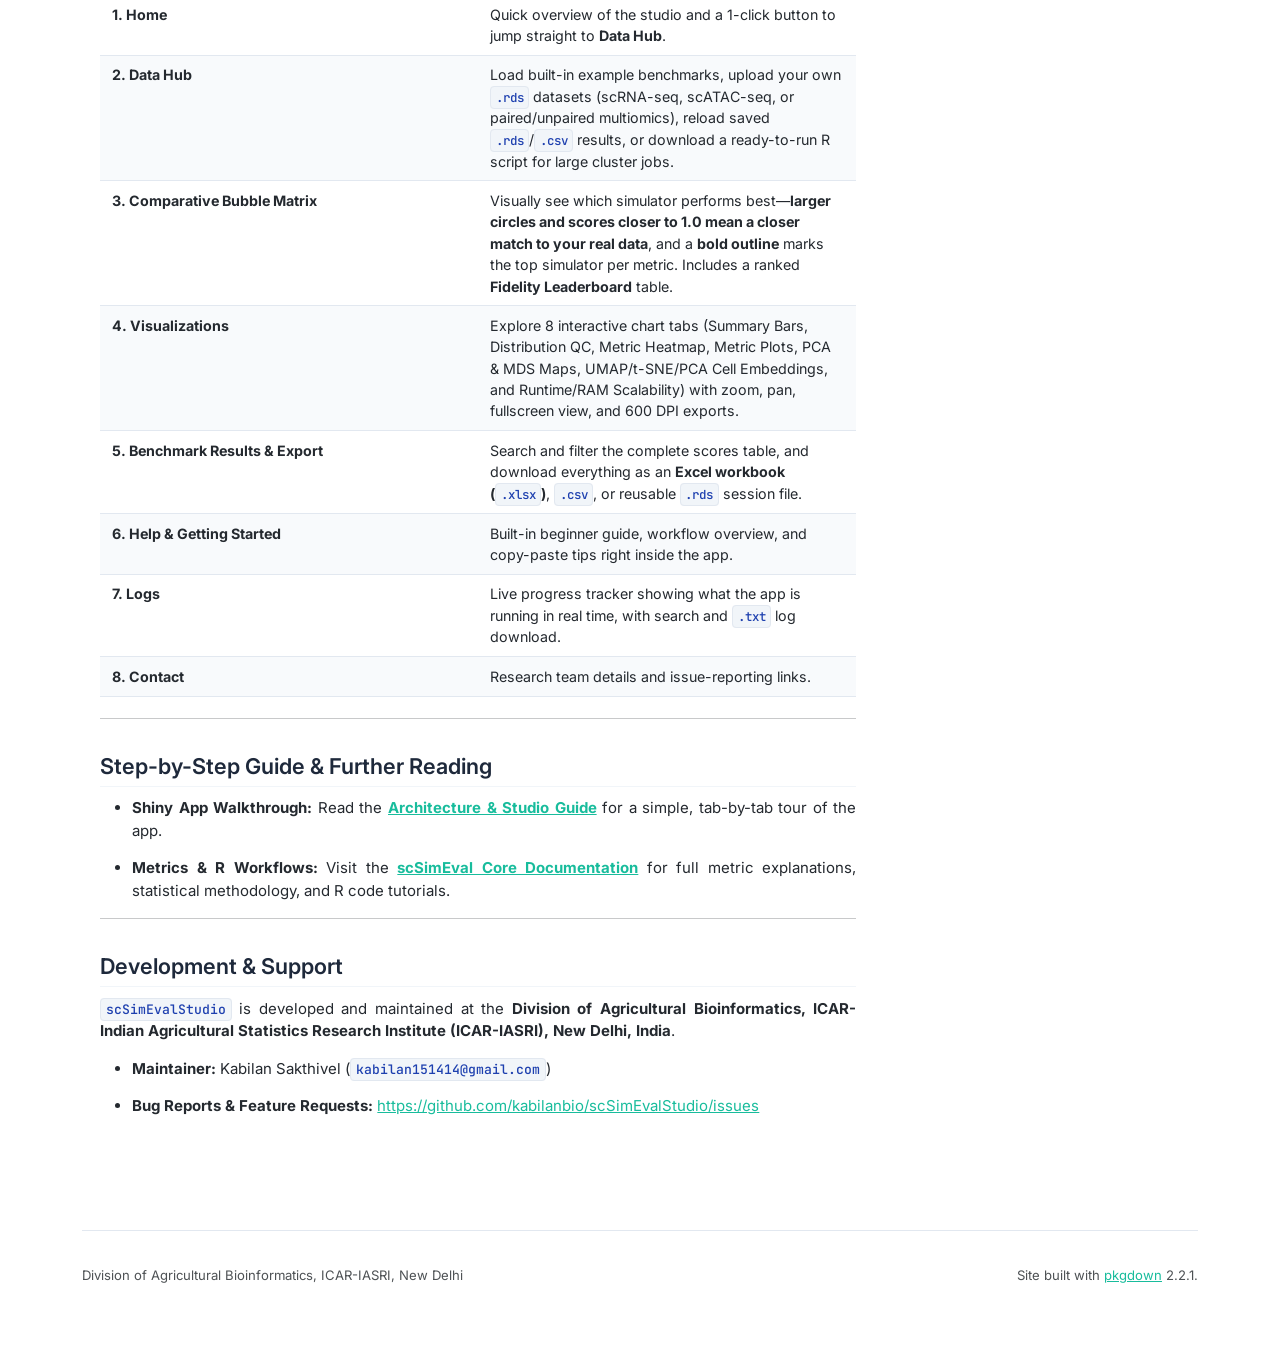
==== commit 37b549a6: "Bump to 0.99.9: sync pkgdown CSS/TOC styling with scSimEval and fix workflow diagram image" ====
--- a/docs/index.html
+++ b/docs/index.html
@@ -15,7 +15,8 @@
 <link href="deps/bootstrap-5.3.8/bootstrap.min.css" rel="stylesheet">
 <script src="deps/bootstrap-5.3.8/bootstrap.bundle.min.js"></script><link href="deps/font-awesome-6.5.2/css/all.min.css" rel="stylesheet">
 <link href="deps/font-awesome-6.5.2/css/v4-shims.min.css" rel="stylesheet">
-<script src="deps/headroom-0.11.0/headroom.min.js"></script><script src="deps/headroom-0.11.0/jQuery.headroom.min.js"></script><script src="deps/bootstrap-toc-1.0.1/bootstrap-toc.min.js"></script><script src="deps/clipboard.js-2.0.11/clipboard.min.js"></script><script src="deps/search-1.0.0/autocomplete.jquery.min.js"></script><script src="deps/search-1.0.0/fuse.min.js"></script><script src="deps/search-1.0.0/mark.min.js"></script><!-- pkgdown --><script src="pkgdown.js"></script><meta property="og:title" content="scSimEvalStudio: Interactive Shiny App for Single-Cell Simulation Benchmarking">
+<script src="deps/headroom-0.11.0/headroom.min.js"></script><script src="deps/headroom-0.11.0/jQuery.headroom.min.js"></script><script src="deps/bootstrap-toc-1.0.1/bootstrap-toc.min.js"></script><script src="deps/clipboard.js-2.0.11/clipboard.min.js"></script><script src="deps/search-1.0.0/autocomplete.jquery.min.js"></script><script src="deps/search-1.0.0/fuse.min.js"></script><script src="deps/search-1.0.0/mark.min.js"></script><!-- pkgdown --><script src="pkgdown.js"></script><link href="extra.css" rel="stylesheet">
+<meta property="og:title" content="scSimEvalStudio: Interactive Shiny App for Single-Cell Simulation Benchmarking">
 <meta name="description" content="Point-and-click Shiny studio for exploring, comparing, and exporting single-cell and multiomics simulation benchmarks powered by scSimEval.">
 <meta property="og:description" content="Point-and-click Shiny studio for exploring, comparing, and exporting single-cell and multiomics simulation benchmarks powered by scSimEval.">
 <meta property="og:image" content="https://kabilanbio.github.io/scSimEvalStudio/logo.png">
@@ -31,7 +32,7 @@
 
     <a class="navbar-brand me-2" href="index.html">scSimEvalStudio</a>
 
-    <small class="nav-text text-muted me-auto" data-bs-toggle="tooltip" data-bs-placement="bottom" title="">0.99.8</small>
+    <small class="nav-text text-muted me-auto" data-bs-toggle="tooltip" data-bs-placement="bottom" title="">0.99.9</small>
 
 
     <button class="navbar-toggler" type="button" data-bs-toggle="collapse" data-bs-target="#navbar" aria-controls="navbar" aria-expanded="false" aria-label="Toggle navigation">
@@ -71,13 +72,13 @@
 <a class="anchor" aria-label="anchor" href="#scsimevalstudio-interactive-shiny-app-for-single-cell-simulation-benchmarking-"></a>
 </h1>
 </div>
-<p><a href="https://opensource.org/licenses/MIT" class="external-link"><img src="https://img.shields.io/badge/License-MIT-yellow.svg" alt="License: MIT"></a> <a href="https://kabilanbio.github.io/scSimEvalStudio/"><img src="https://img.shields.io/badge/docs-pkgdown-blue.svg" alt="Documentation"></a> <a href="https://kabilanbio.github.io/scSimEval/" class="external-link"><img src="https://img.shields.io/badge/scSimEval-v0.99.17-2c3e50.svg" alt="Core Engine"></a></p>
+<p><a href="https://opensource.org/licenses/MIT" class="external-link"><img src="https://img.shields.io/badge/License-MIT-yellow.svg" alt="License: MIT"></a> <a href="https://kabilanbio.github.io/scSimEvalStudio/"><img src="https://img.shields.io/badge/docs-pkgdown-blue.svg" alt="Documentation"></a> <a href="https://kabilanbio.github.io/scSimEval/" class="external-link"><img src="https://img.shields.io/badge/scSimEval-v0.99.18-2c3e50.svg" alt="Core Engine"></a></p>
 <hr>
 <div class="section level2">
 <h2 id="welcome-to-scsimevalstudio">Welcome to <code>scSimEvalStudio</code>
 <a class="anchor" aria-label="anchor" href="#welcome-to-scsimevalstudio"></a>
 </h2>
-<p><strong><code>scSimEvalStudio</code></strong> (version <code>0.99.8</code>) is the beginner-friendly, point-and-click <strong>Shiny web application</strong> companion to <strong><a href="https://kabilanbio.github.io/scSimEval/" class="external-link"><code>scSimEval</code></a></strong>.</p>
+<p><strong><code>scSimEvalStudio</code></strong> (version <code>0.99.9</code>) is the beginner-friendly, point-and-click <strong>Shiny web application</strong> companion to <strong><a href="https://kabilanbio.github.io/scSimEval/" class="external-link"><code>scSimEval</code></a></strong>.</p>
 <p>It lets you compare single-cell <strong>RNA-seq</strong>, <strong>ATAC-seq</strong>, and <strong>multiomics</strong> simulation methods right in your browser—<strong>without writing plotting or analysis code</strong>. You can try built-in example datasets with one click, upload your own <code>.rds</code> files, zoom into interactive charts, and export ready-to-use tables and publication-quality figures.</p>
 <blockquote>
 <p><strong>Looking for the statistical methods, full 56-metric catalog, or R scripting tutorials?</strong> Visit the <strong><a href="https://kabilanbio.github.io/scSimEval/" class="external-link">scSimEval Core Package Documentation</a></strong>.</p>
--- a/docs/extra.css
+++ b/docs/extra.css
@@ -0,0 +1,1393 @@
+@import url('https://fonts.googleapis.com/css2?family=Inter:wght@300;400;500;600;700&family=JetBrains+Mono:wght@400;500&display=swap');
+
+/* ==========================================================================
+   scSimEval Documentation Theme (Tidyverse Light + High-Contrast Night Mode)
+   ========================================================================== */
+
+/* Typography & Global Layout */
+body {
+  font-family: 'Inter', -apple-system, BlinkMacSystemFont, "Segoe UI", Roboto, "Helvetica Neue", Arial, sans-serif !important;
+  font-size: 15px !important;
+  line-height: 1.5 !important;
+  color: #24292f !important;
+  background-color: #ffffff !important;
+}
+
+main p, main li, main dd, .section p, .section li {
+  font-family: 'Inter', -apple-system, BlinkMacSystemFont, "Segoe UI", Roboto, "Helvetica Neue", Arial, sans-serif !important;
+  line-height: 1.5 !important;
+  text-align: justify !important;
+  text-justify: inter-word !important;
+  margin-bottom: 1em !important;
+}
+
+h1, h2, h3, h4, h5, h6 {
+  font-family: 'Inter', -apple-system, BlinkMacSystemFont, "Segoe UI", Roboto, "Helvetica Neue", Arial, sans-serif !important;
+  font-weight: 600 !important;
+  color: #0f172a !important;
+  text-align: left !important;
+  line-height: 1.3 !important;
+}
+
+/* Page Header & Single Underline Rule (Ensures strictly ONE line under titles) */
+.page-header {
+  border-bottom: none !important;
+  padding-bottom: 0 !important;
+  margin-bottom: 1.2rem !important;
+}
+
+.page-header + hr,
+.page-header hr,
+h1 + hr,
+.page-header ~ hr {
+  display: none !important;
+}
+
+h1 {
+  font-size: 2.1em !important;
+  border-bottom: 1.5px solid #e2e8f0 !important;
+  padding-bottom: 0.35em !important;
+  margin-top: 1.2em !important;
+  margin-bottom: 0.6em !important;
+}
+
+h2 {
+  font-size: 1.45em !important;
+  border-bottom: 1px solid #f1f5f9 !important;
+  padding-bottom: 0.25em !important;
+  color: #1e293b !important;
+  margin-top: 1.5em !important;
+  margin-bottom: 0.5em !important;
+}
+
+h3 {
+  font-size: 1.2em !important;
+  color: #334155 !important;
+  margin-top: 1.2em !important;
+  margin-bottom: 0.4em !important;
+}
+
+code, pre, kbd, samp {
+  font-family: 'JetBrains Mono', Consolas, Monaco, "Courier New", monospace !important;
+}
+
+pre {
+  background-color: #f8fafc !important;
+  border: 1px solid #e2e8f0 !important;
+  border-radius: 6px !important;
+  padding: 1em 1.2em !important;
+  line-height: 1.45 !important;
+  max-width: 100% !important;
+  overflow-x: auto !important;
+}
+
+/* Blockquotes & Callouts */
+blockquote {
+  background-color: #f8fafc !important;
+  border-left: 4px solid #2563eb !important;
+  padding: 0.85rem 1.15rem !important;
+  margin: 1.25rem 0 !important;
+  border-radius: 0 6px 6px 0 !important;
+  color: #334155 !important;
+}
+
+blockquote p:last-child {
+  margin-bottom: 0 !important;
+}
+
+/* Responsive Tables without Column Collision */
+table {
+  display: block !important;
+  width: 100% !important;
+  max-width: 100% !important;
+  overflow-x: auto !important;
+  border-collapse: collapse !important;
+  margin: 1.5em 0 !important;
+  font-size: 0.95em !important;
+}
+
+th {
+  background-color: #f1f5f9 !important;
+  color: #1e293b !important;
+  font-weight: 600 !important;
+  border-bottom: 2px solid #cbd5e1 !important;
+  padding: 0.65em 0.85em !important;
+  text-align: left !important;
+}
+
+td {
+  padding: 0.6em 0.85em !important;
+  border-bottom: 1px solid #e2e8f0 !important;
+  text-align: left !important;
+}
+
+tr:nth-child(even) td {
+  background-color: #f8fafc !important;
+}
+
+/* ==========================================================================
+   Two-Column Layout: Main Content (Left) & Headings Sidebar (Right)
+   Follows tidyr / ggplot2 Tidyverse Design Pattern
+   ========================================================================== */
+
+main#main, .col-md-9 {
+  min-width: 0 !important;
+  padding-right: 2rem !important;
+  padding-bottom: 2.5rem !important;
+}
+
+/* Right Headings Sidebar - Sticky, Clean, Single Slider, Stops Before Footer */
+@media (min-width: 768px) {
+  aside.col-md-3 {
+    position: sticky !important;
+    top: 85px !important;
+    max-height: calc(100vh - 120px) !important;
+    overflow-y: auto !important;
+    overflow-x: hidden !important;
+    padding-left: 1.5rem !important;
+    border-left: 1px solid #e2e8f0 !important;
+    scrollbar-width: none !important; /* Firefox */
+    -ms-overflow-style: none !important; /* IE and Edge */
+  }
+
+  aside.col-md-3::-webkit-scrollbar,
+  nav#toc::-webkit-scrollbar {
+    display: none !important;
+    width: 0 !important;
+    height: 0 !important;
+  }
+}
+
+@media (max-width: 767.98px) {
+  aside.col-md-3 {
+    margin-top: 2rem !important;
+    border-top: 1px solid #e2e8f0 !important;
+    border-left: none !important;
+    padding-top: 1.5rem !important;
+    padding-left: 0 !important;
+  }
+}
+
+/* Table of Contents Styling (Clean Tidyverse Style) */
+nav#toc {
+  font-size: 0.9rem !important;
+  scrollbar-width: none !important;
+}
+
+nav#toc h2 {
+  font-size: 0.92rem !important;
+  font-weight: 700 !important;
+  color: #475569 !important;
+  text-transform: uppercase !important;
+  letter-spacing: 0.06em !important;
+  border-bottom: none !important;
+  padding-bottom: 0 !important;
+  margin-top: 0.2rem !important;
+  margin-bottom: 0.8rem !important;
+}
+
+nav#toc ul {
+  padding-left: 0.25rem !important;
+  list-style: none !important;
+  margin: 0 !important;
+}
+
+nav#toc li {
+  margin-bottom: 0.45rem !important;
+  line-height: 1.4 !important;
+  text-align: left !important;
+}
+
+nav#toc a {
+  color: #475569 !important;
+  text-decoration: none !important;
+  transition: color 0.15s ease-in-out !important;
+  display: block !important;
+}
+
+nav#toc a:hover, nav#toc a.active {
+  color: #2563eb !important;
+  font-weight: 600 !important;
+}
+
+/* ==========================================================================
+   Footer Isolation (Prevents Sidebar Overflow / Overlap)
+   ========================================================================== */
+footer {
+  margin-top: 3.5rem !important;
+  padding: 2.2rem 0 !important;
+  border-top: 1px solid #e2e8f0 !important;
+  background-color: #ffffff !important;
+  position: relative !important;
+  z-index: 20 !important;
+  clear: both !important;
+}
+
+/* Function names and inline code inside paragraph texts in dark blue */
+p code,
+p a code,
+p a > code,
+li code,
+li a code,
+li a > code,
+td code,
+th code,
+dd code,
+dt code {
+  color: #1e40af !important;
+  background-color: #f1f5f9 !important;
+  padding: 0.15em 0.35em !important;
+  border-radius: 4px !important;
+  font-weight: 500 !important;
+  border: 1px solid #e2e8f0 !important;
+}
+
+p a:hover code,
+li a:hover code,
+td a:hover code,
+dt a:hover code {
+  color: #1d4ed8 !important;
+  text-decoration: underline !important;
+}
+
+/* Box surrounding figures (only around the figure itself) */
+.figure img,
+figure img,
+img.r-plt,
+p > img:not(.logo):not([src*="shields.io"]):not([src*="badge"]) {
+  border: 1.5px solid #000000 !important;
+  border-radius: 4px !important;
+  padding: 3px !important;
+  background-color: #ffffff !important;
+  box-sizing: border-box !important;
+  max-width: 100% !important;
+  height: auto !important;
+}
+
+/* Remove 'Source: vignettes/****.Rmd' texts everywhere */
+.page-header small.dont-index,
+.template-article small.dont-index,
+small.dont-index {
+  display: none !important;
+}
+
+/* ==========================================================================
+   Logo Display Control: ONLY on Home Page and Reference Page
+   ========================================================================== */
+
+/* Default: hide page logo everywhere */
+.page-header img.logo,
+.page-header .logo,
+.template-article .page-header img.logo,
+.template-article img.logo,
+.template-article .page-header .logo,
+.template-news .page-header img.logo,
+.template-news img.logo,
+.template-citation-authors .page-header img.logo,
+.template-citation-authors img.logo,
+.template-reference-topic .page-header img.logo,
+.template-reference-topic img.logo {
+  display: none !important;
+}
+
+/* Prominently show logo ONLY on Home Page and Reference Index Page */
+.template-home .page-header img.logo,
+.template-home img.logo,
+.template-reference-index .page-header img.logo,
+.template-reference-index img.logo {
+  display: block !important;
+  width: 175px !important;
+  min-width: 175px !important;
+  max-width: 175px !important;
+  height: auto !important;
+  float: right !important;
+  margin-left: 2rem !important;
+  margin-bottom: 1.5rem !important;
+  border: none !important;
+  box-shadow: none !important;
+  filter: none !important;
+  border-radius: 0 !important;
+  background: transparent !important;
+}
+
+.navbar-brand img, .navbar-brand .logo {
+  height: 42px !important;
+  width: auto !important;
+  margin-right: 10px !important;
+  vertical-align: middle !important;
+}
+
+@media (max-width: 767.98px) {
+  .template-home .page-header img.logo,
+  .template-home img.logo,
+  .template-reference-index .page-header img.logo,
+  .template-reference-index img.logo {
+    width: 120px !important;
+    min-width: 120px !important;
+    max-width: 120px !important;
+    float: none !important;
+    display: block !important;
+    margin: 0 auto 1.5rem auto !important;
+  }
+}
+
+/* Ensure citation section is completely hidden on Authors page */
+.template-citation-authors div.section:has(> #citation),
+.template-citation-authors #citation,
+.template-citation-authors #citation ~ * {
+  display: none !important;
+}
+
+/* ==========================================================================
+   Navbar Search Bar, Lightswitch & Autocomplete Styling
+   ========================================================================== */
+.navbar #search-input {
+  background-color: rgba(255, 255, 255, 0.15) !important;
+  border: 1px solid rgba(255, 255, 255, 0.3) !important;
+  border-radius: 20px !important;
+  color: #ffffff !important;
+  padding: 0.32rem 0.95rem 0.32rem 2.2rem !important;
+  font-size: 0.86rem !important;
+  width: 200px !important;
+  transition: all 0.25s ease-in-out !important;
+  background-image: url("data:image/svg+xml,%3Csvg xmlns='http://www.w3.org/2000/svg' viewBox='0 0 24 24' fill='none' stroke='white' stroke-width='2.2' stroke-linecap='round' stroke-linejoin='round'%3E%3Ccircle cx='11' cy='11' r='8'%3E%3C/circle%3E%3Cline x1='21' y1='21' x2='16.65' y2='16.65'%3E%3C/line%3E%3C/svg%3E") !important;
+  background-repeat: no-repeat !important;
+  background-position: 0.65rem center !important;
+  background-size: 0.92rem 0.92rem !important;
+}
+
+.navbar #search-input::placeholder {
+  color: rgba(255, 255, 255, 0.75) !important;
+  font-size: 0.84rem !important;
+}
+
+.navbar #search-input:focus {
+  background-color: #ffffff !important;
+  border-color: #38bdf8 !important;
+  color: #0f172a !important;
+  width: 270px !important;
+  box-shadow: 0 0 0 3px rgba(56, 189, 248, 0.35) !important;
+  outline: none !important;
+  background-image: url("data:image/svg+xml,%3Csvg xmlns='http://www.w3.org/2000/svg' viewBox='0 0 24 24' fill='none' stroke='%2364748b' stroke-width='2.2' stroke-linecap='round' stroke-linejoin='round'%3E%3Ccircle cx='11' cy='11' r='8'%3E%3C/circle%3E%3Cline x1='21' y1='21' x2='16.65' y2='16.65'%3E%3C/line%3E%3C/svg%3E") !important;
+}
+
+.navbar #search-input:focus::placeholder {
+  color: #94a3b8 !important;
+}
+
+.navbar form[role="search"] {
+  display: flex !important;
+  align-items: center !important;
+  margin: 0 0.5rem 0 0 !important;
+}
+
+.navbar .navbar-nav:last-child {
+  display: flex !important;
+  align-items: center !important;
+  flex-direction: row !important;
+  gap: 0.25rem !important;
+}
+
+#dropdown-lightswitch {
+  display: inline-flex !important;
+  align-items: center !important;
+  gap: 0.35rem !important;
+  cursor: pointer !important;
+}
+
+/* Autocomplete dropdown menu */
+.algolia-autocomplete {
+  width: 100% !important;
+}
+
+.algolia-autocomplete .aa-dropdown-menu {
+  background-color: #ffffff !important;
+  border: 1px solid #e2e8f0 !important;
+  border-radius: 12px !important;
+  box-shadow: 0 10px 25px -5px rgba(0, 0, 0, 0.15), 0 8px 10px -6px rgba(0, 0, 0, 0.08) !important;
+  margin-top: 0.5rem !important;
+  padding: 0.5rem !important;
+  min-width: 320px !important;
+  max-width: 480px !important;
+  max-height: 60vh !important;
+  overflow-y: auto !important;
+  z-index: 1050 !important;
+}
+
+.algolia-autocomplete .aa-suggestion {
+  padding: 0.55rem 0.8rem !important;
+  border-radius: 8px !important;
+  cursor: pointer !important;
+  font-size: 0.88rem !important;
+  color: #334155 !important;
+  transition: background-color 0.15s ease-in-out !important;
+}
+
+.algolia-autocomplete .aa-suggestion:hover,
+.algolia-autocomplete .aa-suggestion.aa-cursor {
+  background-color: #f1f5f9 !important;
+  color: #0f172a !important;
+}
+
+.algolia-autocomplete .search-details {
+  font-weight: 600 !important;
+  color: #1e40af !important;
+  text-decoration: none !important;
+}
+
+.algolia-autocomplete mark {
+  background: #fef08a !important;
+  color: #713f12 !important;
+  padding: 0.1em 0.25em !important;
+  border-radius: 3px !important;
+}
+
+/* ==========================================================================
+   COMPREHENSIVE HIGH-CONTRAST NIGHT MODE / DARK THEME STYLING
+   Matches scSimEval Shiny Studio Dark Theme Palette
+   ========================================================================== */
+
+:root[data-bs-theme="dark"],
+[data-bs-theme="dark"] {
+  color-scheme: dark;
+  --bs-body-bg: #0B1329 !important;
+  --bs-body-bg-rgb: 11, 19, 41 !important;
+  --bs-body-color: #F1F5F9 !important;
+  --bs-body-color-rgb: 241, 245, 249 !important;
+  --bs-emphasis-color: #FFFFFF !important;
+  --bs-secondary-color: #CBD5E1 !important;
+  --bs-tertiary-color: #94A3B8 !important;
+  --bs-secondary-bg: #0F172A !important;
+  --bs-tertiary-bg: #1E293B !important;
+  --bs-border-color: #334155 !important;
+  --bs-link-color: #38BDF8 !important;
+  --bs-link-color-rgb: 56, 189, 248 !important;
+  --bs-link-hover-color: #7DD3FC !important;
+  --bs-link-hover-color-rgb: 125, 211, 252 !important;
+  --bs-code-color: #7DD3FC !important;
+  --bs-highlight-bg: rgba(250, 204, 21, 0.25) !important;
+  --bs-highlight-color: #FEF08A !important;
+}
+
+/* 1. Base Surface & Typography */
+[data-bs-theme="dark"],
+[data-bs-theme="dark"] body {
+  background-color: #0B1329 !important;
+  color: #F1F5F9 !important;
+}
+
+[data-bs-theme="dark"] main p,
+[data-bs-theme="dark"] main li,
+[data-bs-theme="dark"] main dd,
+[data-bs-theme="dark"] main dt,
+[data-bs-theme="dark"] .section p,
+[data-bs-theme="dark"] .section li,
+[data-bs-theme="dark"] .section dd,
+[data-bs-theme="dark"] .section dt,
+[data-bs-theme="dark"] .ref-description p,
+[data-bs-theme="dark"] .section-desc p {
+  color: #E2E8F0 !important;
+}
+
+[data-bs-theme="dark"] strong,
+[data-bs-theme="dark"] b {
+  color: #FFFFFF !important;
+}
+
+[data-bs-theme="dark"] em,
+[data-bs-theme="dark"] i:not(.fa):not(.fas):not(.fab):not(.far):not(.fa-solid):not(.fa-regular):not(.fa-brands) {
+  color: #F1F5F9 !important;
+}
+
+[data-bs-theme="dark"] h1,
+[data-bs-theme="dark"] h2,
+[data-bs-theme="dark"] h3,
+[data-bs-theme="dark"] h4,
+[data-bs-theme="dark"] h5,
+[data-bs-theme="dark"] h6 {
+  color: #FFFFFF !important;
+}
+
+[data-bs-theme="dark"] h1 {
+  border-bottom-color: #334155 !important;
+}
+
+[data-bs-theme="dark"] h2 {
+  border-bottom-color: #1E293B !important;
+}
+
+[data-bs-theme="dark"] .page-header .author,
+[data-bs-theme="dark"] .page-header .date,
+[data-bs-theme="dark"] .page-header h4.author,
+[data-bs-theme="dark"] .page-header h4.date,
+[data-bs-theme="dark"] aside .roles,
+[data-bs-theme="dark"] small,
+[data-bs-theme="dark"] .text-muted {
+  color: #CBD5E1 !important;
+}
+
+[data-bs-theme="dark"] hr {
+  border-color: #334155 !important;
+  opacity: 1 !important;
+}
+
+/* MathML Equations */
+[data-bs-theme="dark"] math {
+  color: #F8FAFC !important;
+}
+
+/* 2. Links */
+[data-bs-theme="dark"] main a:not(.btn):not(.anchor),
+[data-bs-theme="dark"] aside a:not(.btn),
+[data-bs-theme="dark"] footer a:not(.btn) {
+  color: #38BDF8 !important;
+}
+
+[data-bs-theme="dark"] main a:not(.btn):not(.anchor):hover,
+[data-bs-theme="dark"] aside a:not(.btn):hover,
+[data-bs-theme="dark"] footer a:not(.btn):hover {
+  color: #7DD3FC !important;
+}
+
+/* 3. Navbar, Icons, Lightswitch & Dropdowns */
+[data-bs-theme="dark"] .navbar {
+  background-color: #0F172A !important;
+  border-bottom: 1px solid #334155 !important;
+  box-shadow: 0 4px 16px rgba(0, 0, 0, 0.45) !important;
+}
+
+[data-bs-theme="dark"] .navbar .navbar-brand {
+  color: #FFFFFF !important;
+}
+
+[data-bs-theme="dark"] .navbar .nav-text {
+  color: #CBD5E1 !important;
+}
+
+[data-bs-theme="dark"] .navbar .nav-link {
+  color: #E2E8F0 !important;
+}
+
+[data-bs-theme="dark"] .navbar .nav-link:hover,
+[data-bs-theme="dark"] .navbar .nav-link:focus,
+[data-bs-theme="dark"] .navbar .nav-item.active > .nav-link,
+[data-bs-theme="dark"] .navbar .nav-link.active {
+  color: #38BDF8 !important;
+}
+
+[data-bs-theme="dark"] .navbar .fa,
+[data-bs-theme="dark"] .navbar .fa-solid,
+[data-bs-theme="dark"] .navbar .fa-brands,
+[data-bs-theme="dark"] .navbar .fas,
+[data-bs-theme="dark"] .navbar .fab {
+  color: inherit !important;
+}
+
+[data-bs-theme="dark"] .navbar-toggler {
+  border-color: #475569 !important;
+}
+
+[data-bs-theme="dark"] .navbar .dropdown-menu {
+  background-color: #0F172A !important;
+  border: 1px solid #334155 !important;
+  box-shadow: 0 12px 30px rgba(0, 0, 0, 0.6) !important;
+}
+
+[data-bs-theme="dark"] .navbar .dropdown-item {
+  color: #E2E8F0 !important;
+}
+
+[data-bs-theme="dark"] .navbar .dropdown-item:hover,
+[data-bs-theme="dark"] .navbar .dropdown-item:focus {
+  background-color: #1E293B !important;
+  color: #38BDF8 !important;
+}
+
+[data-bs-theme="dark"] .navbar .dropdown-item.active,
+[data-bs-theme="dark"] .navbar .dropdown-item:active {
+  background-color: #0284C7 !important;
+  color: #FFFFFF !important;
+}
+
+/* Search Input & Autocomplete in Dark Mode */
+[data-bs-theme="dark"] .navbar #search-input {
+  background-color: rgba(30, 41, 59, 0.85) !important;
+  border-color: #475569 !important;
+  color: #F8FAFC !important;
+}
+
+[data-bs-theme="dark"] .navbar #search-input::placeholder {
+  color: #94A3B8 !important;
+}
+
+[data-bs-theme="dark"] .navbar #search-input:focus {
+  background-color: #1E293B !important;
+  border-color: #38BDF8 !important;
+  color: #FFFFFF !important;
+  box-shadow: 0 0 0 3px rgba(56, 189, 248, 0.3) !important;
+  background-image: url("data:image/svg+xml,%3Csvg xmlns='http://www.w3.org/2000/svg' viewBox='0 0 24 24' fill='none' stroke='%2338BDF8' stroke-width='2.2' stroke-linecap='round' stroke-linejoin='round'%3E%3Ccircle cx='11' cy='11' r='8'%3E%3C/circle%3E%3Cline x1='21' y1='21' x2='16.65' y2='16.65'%3E%3C/line%3E%3C/svg%3E") !important;
+}
+
+[data-bs-theme="dark"] .algolia-autocomplete .aa-dropdown-menu {
+  background-color: #0F172A !important;
+  border: 1px solid #334155 !important;
+  box-shadow: 0 12px 30px rgba(0, 0, 0, 0.65) !important;
+}
+
+[data-bs-theme="dark"] .algolia-autocomplete .aa-suggestion {
+  color: #E2E8F0 !important;
+}
+
+[data-bs-theme="dark"] .algolia-autocomplete .aa-suggestion:hover,
+[data-bs-theme="dark"] .algolia-autocomplete .aa-suggestion.aa-cursor {
+  background-color: #1E293B !important;
+  color: #FFFFFF !important;
+}
+
+[data-bs-theme="dark"] .algolia-autocomplete .search-details {
+  color: #38BDF8 !important;
+}
+
+[data-bs-theme="dark"] .algolia-autocomplete mark,
+[data-bs-theme="dark"] main#main mark {
+  background: rgba(250, 204, 21, 0.25) !important;
+  color: #FEF08A !important;
+  padding: 0.08em 0.25em !important;
+  border-radius: 3px !important;
+}
+
+/* 4. Inline Code & Keyboard Shortcuts */
+[data-bs-theme="dark"] p code,
+[data-bs-theme="dark"] p a code,
+[data-bs-theme="dark"] p a > code,
+[data-bs-theme="dark"] li code,
+[data-bs-theme="dark"] li a code,
+[data-bs-theme="dark"] li a > code,
+[data-bs-theme="dark"] td code,
+[data-bs-theme="dark"] th code,
+[data-bs-theme="dark"] dd code,
+[data-bs-theme="dark"] dt code,
+[data-bs-theme="dark"] blockquote code,
+[data-bs-theme="dark"] h1 code,
+[data-bs-theme="dark"] h2 code,
+[data-bs-theme="dark"] h3 code,
+[data-bs-theme="dark"] h4 code {
+  color: #7DD3FC !important;
+  background-color: #1E293B !important;
+  border: 1px solid #334155 !important;
+}
+
+[data-bs-theme="dark"] p a:hover code,
+[data-bs-theme="dark"] li a:hover code,
+[data-bs-theme="dark"] td a:hover code,
+[data-bs-theme="dark"] dt a:hover code {
+  color: #BAE6FD !important;
+  border-color: #38BDF8 !important;
+}
+
+[data-bs-theme="dark"] kbd {
+  background-color: #1E293B !important;
+  color: #F8FAFC !important;
+  border: 1px solid #475569 !important;
+}
+
+/* 5. Code Blocks, Syntax Highlighting (downlit/pandoc) & Copy Button */
+[data-bs-theme="dark"] pre,
+[data-bs-theme="dark"] div.sourceCode pre {
+  background-color: #0F172A !important;
+  border: 1px solid #334155 !important;
+  color: #E2E8F0 !important;
+}
+
+[data-bs-theme="dark"] pre code {
+  background-color: transparent !important;
+  border: none !important;
+  color: #E2E8F0 !important;
+}
+
+[data-bs-theme="dark"] pre code a {
+  color: inherit !important;
+  text-decoration: underline !important;
+  text-decoration-color: rgba(125, 211, 252, 0.45) !important;
+}
+
+[data-bs-theme="dark"] pre code a:hover {
+  text-decoration-color: #38BDF8 !important;
+}
+
+[data-bs-theme="dark"] pre code span.kw,
+[data-bs-theme="dark"] pre code span.cf,
+[data-bs-theme="dark"] pre code span.ot {
+  color: #C084FC !important;
+}
+
+[data-bs-theme="dark"] pre code span.fu {
+  color: #60A5FA !important;
+}
+
+[data-bs-theme="dark"] pre code span.va {
+  color: #F1F5F9 !important;
+}
+
+[data-bs-theme="dark"] pre code span.st,
+[data-bs-theme="dark"] pre code span.ch,
+[data-bs-theme="dark"] pre code span.ss,
+[data-bs-theme="dark"] pre code span.vs {
+  color: #4ADE80 !important;
+}
+
+[data-bs-theme="dark"] pre code span.fl,
+[data-bs-theme="dark"] pre code span.dv,
+[data-bs-theme="dark"] pre code span.bn {
+  color: #FB923C !important;
+}
+
+[data-bs-theme="dark"] pre code span.cn {
+  color: #F472B6 !important;
+}
+
+[data-bs-theme="dark"] pre code span.op {
+  color: #94A3B8 !important;
+}
+
+[data-bs-theme="dark"] pre code span.co,
+[data-bs-theme="dark"] pre code span.cv,
+[data-bs-theme="dark"] pre code span.do,
+[data-bs-theme="dark"] pre code span.in,
+[data-bs-theme="dark"] pre code span.an,
+[data-bs-theme="dark"] pre code span.wa {
+  color: #94A3B8 !important;
+}
+
+[data-bs-theme="dark"] pre code span.im,
+[data-bs-theme="dark"] pre code span.at {
+  color: #38BDF8 !important;
+}
+
+[data-bs-theme="dark"] pre code span.pp,
+[data-bs-theme="dark"] pre code span.er,
+[data-bs-theme="dark"] pre code span.al {
+  color: #F87171 !important;
+}
+
+[data-bs-theme="dark"] pre code .r-msg,
+[data-bs-theme="dark"] pre code .r-out,
+[data-bs-theme="dark"] pre code .r-pr,
+[data-bs-theme="dark"] pre code .r-wrn {
+  color: #CBD5E1 !important;
+}
+
+[data-bs-theme="dark"] pre code .r-err {
+  color: #F87171 !important;
+}
+
+[data-bs-theme="dark"] .btn-copy-ex {
+  background-color: #1E293B !important;
+  border: 1px solid #475569 !important;
+  color: #E2E8F0 !important;
+}
+
+[data-bs-theme="dark"] .btn-copy-ex:hover,
+[data-bs-theme="dark"] .btn-copy-ex:focus {
+  background-color: #0284C7 !important;
+  border-color: #38BDF8 !important;
+  color: #FFFFFF !important;
+}
+
+/* 6. Blockquotes & Callouts */
+[data-bs-theme="dark"] blockquote {
+  background-color: #0F172A !important;
+  border-left: 4px solid #38BDF8 !important;
+  color: #E2E8F0 !important;
+  box-shadow: 0 2px 10px rgba(0, 0, 0, 0.35) !important;
+}
+
+[data-bs-theme="dark"] blockquote p,
+[data-bs-theme="dark"] blockquote li {
+  color: #E2E8F0 !important;
+}
+
+/* 7. Tables */
+[data-bs-theme="dark"] table,
+[data-bs-theme="dark"] table.table {
+  color: #E2E8F0 !important;
+  border-color: #334155 !important;
+}
+
+[data-bs-theme="dark"] th,
+[data-bs-theme="dark"] table.table th {
+  background-color: #1E293B !important;
+  color: #FFFFFF !important;
+  border-bottom: 2px solid #475569 !important;
+}
+
+[data-bs-theme="dark"] td,
+[data-bs-theme="dark"] table.table td {
+  background-color: #0F172A !important;
+  color: #E2E8F0 !important;
+  border-bottom: 1px solid #334155 !important;
+}
+
+[data-bs-theme="dark"] tr:nth-child(even) td,
+[data-bs-theme="dark"] table.table tr:nth-child(even) td {
+  background-color: #162033 !important;
+}
+
+[data-bs-theme="dark"] tr:hover td,
+[data-bs-theme="dark"] table.table tr:hover td {
+  background-color: #1E293B !important;
+}
+
+[data-bs-theme="dark"] caption,
+[data-bs-theme="dark"] table caption {
+  color: #CBD5E1 !important;
+}
+
+/* 8. Figures, Captions, Badges, Anchors & Hex Logo */
+/* Prevent Bootstrap/pkgdown auto-inversion so publication plots & workflow diagrams preserve exact colors and legibility */
+[data-bs-theme="dark"] img.r-plt,
+[data-bs-theme="dark"] pre .r-plt.img img,
+[data-bs-theme="dark"] .cell-output-display img,
+[data-bs-theme="dark"] .figure img,
+[data-bs-theme="dark"] figure img,
+[data-bs-theme="dark"] p > img {
+  filter: none !important;
+}
+
+[data-bs-theme="dark"] .figure img,
+[data-bs-theme="dark"] figure img,
+[data-bs-theme="dark"] img.r-plt,
+[data-bs-theme="dark"] p > img:not(.logo):not([src*="shields.io"]):not([src*="badge"]) {
+  background-color: #ffffff !important;
+  border: 1.5px solid #475569 !important;
+  border-radius: 6px !important;
+  padding: 6px !important;
+  box-shadow: 0 4px 16px rgba(0, 0, 0, 0.45) !important;
+}
+
+[data-bs-theme="dark"] .figure .caption,
+[data-bs-theme="dark"] figure figcaption,
+[data-bs-theme="dark"] p.caption {
+  color: #CBD5E1 !important;
+  font-size: 0.92rem !important;
+  margin-top: 0.55rem !important;
+}
+
+[data-bs-theme="dark"] .template-home .page-header img.logo,
+[data-bs-theme="dark"] .template-home img.logo,
+[data-bs-theme="dark"] .template-reference-index .page-header img.logo,
+[data-bs-theme="dark"] .template-reference-index img.logo {
+  background: transparent !important;
+  border: none !important;
+  padding: 0 !important;
+  filter: drop-shadow(0 0 10px rgba(56, 189, 248, 0.28)) drop-shadow(0 4px 12px rgba(0, 0, 0, 0.65)) !important;
+}
+
+[data-bs-theme="dark"] img[src*="shields.io"],
+[data-bs-theme="dark"] img[src*="badge"] {
+  border: none !important;
+  background: transparent !important;
+  padding: 0 !important;
+  box-shadow: none !important;
+  filter: none !important;
+}
+
+[data-bs-theme="dark"] a.anchor {
+  filter: brightness(1.3) saturate(1.15) !important;
+}
+
+/* 9. Right Sidebar, TOC & Footer */
+[data-bs-theme="dark"] aside.col-md-3 {
+  border-left-color: #334155 !important;
+}
+
+@media (max-width: 767.98px) {
+  [data-bs-theme="dark"] aside.col-md-3 {
+    border-top-color: #334155 !important;
+  }
+}
+
+[data-bs-theme="dark"] nav#toc h2,
+[data-bs-theme="dark"] aside.col-md-3 h2 {
+  color: #CBD5E1 !important;
+}
+
+[data-bs-theme="dark"] nav#toc a,
+[data-bs-theme="dark"] aside.col-md-3 a {
+  color: #CBD5E1 !important;
+}
+
+[data-bs-theme="dark"] nav#toc a:hover,
+[data-bs-theme="dark"] nav#toc a.active,
+[data-bs-theme="dark"] aside.col-md-3 a:hover {
+  color: #38BDF8 !important;
+}
+
+[data-bs-theme="dark"] aside.col-md-3 li {
+  color: #E2E8F0 !important;
+}
+
+[data-bs-theme="dark"] footer {
+  background-color: #0F172A !important;
+  border-top: 1px solid #334155 !important;
+  color: #CBD5E1 !important;
+}
+
+[data-bs-theme="dark"] footer p {
+  color: #CBD5E1 !important;
+}
+
+/* 10. Scrollbars for Code Blocks & Wide Tables in Dark Mode */
+[data-bs-theme="dark"] pre::-webkit-scrollbar,
+[data-bs-theme="dark"] table::-webkit-scrollbar {
+  height: 8px;
+  width: 8px;
+}
+
+[data-bs-theme="dark"] pre::-webkit-scrollbar-track,
+[data-bs-theme="dark"] table::-webkit-scrollbar-track {
+  background: #0F172A;
+}
+
+[data-bs-theme="dark"] pre::-webkit-scrollbar-thumb,
+[data-bs-theme="dark"] table::-webkit-scrollbar-thumb {
+  background: #334155;
+  border-radius: 4px;
+}
+
+[data-bs-theme="dark"] pre::-webkit-scrollbar-thumb:hover,
+[data-bs-theme="dark"] table::-webkit-scrollbar-thumb:hover {
+  background: #475569;
+}
+
+/* ==========================================================================
+   Collapsible "On this page" TOC Sidebar & Floating Restore Button
+   ========================================================================== */
+.toc-toggle-btn {
+  font-size: 0.72rem !important;
+  font-weight: 500 !important;
+  padding: 0.15rem 0.45rem !important;
+  line-height: 1.2 !important;
+  border-radius: 4px !important;
+  border: 1px solid #cbd5e1 !important;
+  color: #64748b !important;
+  background-color: transparent !important;
+  cursor: pointer !important;
+  margin-top: -0.1rem !important;
+}
+
+.toc-toggle-btn:hover {
+  background-color: #f1f5f9 !important;
+  border-color: #94a3b8 !important;
+  color: #1e293b !important;
+}
+
+[data-bs-theme="dark"] .toc-toggle-btn {
+  border-color: #475569 !important;
+  color: #94a3b8 !important;
+}
+
+[data-bs-theme="dark"] .toc-toggle-btn:hover {
+  background-color: #334155 !important;
+  border-color: #64748b !important;
+  color: #f8fafc !important;
+}
+
+.toc-floating-show-btn {
+  position: fixed !important;
+  top: 85px !important;
+  right: 20px !important;
+  z-index: 1040 !important;
+  font-size: 0.82rem !important;
+  font-weight: 600 !important;
+  padding: 0.38rem 0.85rem !important;
+  border-radius: 20px !important;
+  background-color: #2563eb !important;
+  border: 1px solid #1d4ed8 !important;
+  color: #ffffff !important;
+  box-shadow: 0 4px 12px rgba(37, 99, 235, 0.25) !important;
+  cursor: pointer !important;
+  transition: all 0.2s ease-in-out !important;
+}
+
+.toc-floating-show-btn:hover {
+  background-color: #1d4ed8 !important;
+  transform: translateY(-2px) !important;
+  box-shadow: 0 6px 16px rgba(37, 99, 235, 0.35) !important;
+}
+
+[data-bs-theme="dark"] .toc-floating-show-btn {
+  background-color: #3b82f6 !important;
+  border-color: #60a5fa !important;
+  color: #ffffff !important;
+  box-shadow: 0 4px 12px rgba(0, 0, 0, 0.4) !important;
+}
+
+/* Immediate horizontal expansion of main panel and container when TOC is collapsed */
+body.toc-collapsed .container,
+body.toc-collapsed .container.template-article,
+body.toc-collapsed .container-xl,
+body.toc-collapsed .container-xxl,
+.container.container-fullwidth {
+  max-width: 96% !important;
+  width: 96% !important;
+  transition: all 0.2s ease-in-out !important;
+}
+
+body.toc-collapsed main#main,
+main#main.col-md-12,
+main#main.main-expanded {
+  width: 100% !important;
+  max-width: 100% !important;
+  flex: 0 0 100% !important;
+  padding-right: 1.5rem !important;
+  transition: all 0.2s ease-in-out !important;
+}
+
+body.toc-collapsed aside,
+aside.toc-hidden,
+aside.d-none {
+  display: none !important;
+}
+
+/* ==========================================================================
+   Documentation Plot Sizing, Interactive Zoom & Pan, and Fullscreen Lightbox
+   ========================================================================== */
+
+/* 1. Constrain figure wrapper size so plots never balloon on TOC collapse */
+.template-article .figure,
+.template-article figure,
+.template-article .sc-doc-zoom-wrapper,
+.figure,
+figure,
+.sc-doc-zoom-wrapper {
+  max-width: 860px !important;
+  margin-left: auto !important;
+  margin-right: auto !important;
+  box-sizing: border-box;
+}
+
+.figure .caption,
+figure figcaption,
+p.caption {
+  max-width: 860px !important;
+  margin-left: auto !important;
+  margin-right: auto !important;
+  text-align: justify !important;
+  text-justify: inter-word !important;
+  font-size: 0.90rem !important;
+  color: #475569 !important;
+  line-height: 1.45 !important;
+  margin-top: 0.6rem !important;
+}
+
+[data-bs-theme="dark"] .figure .caption,
+[data-bs-theme="dark"] figure figcaption,
+[data-bs-theme="dark"] p.caption {
+  color: #94a3b8 !important;
+}
+
+/* 2. In-Article Zoom & Pan Component */
+.sc-doc-zoom-wrapper {
+  margin: 1.5rem auto 1.2rem auto !important;
+  width: 100%;
+}
+
+.sc-doc-zoom-toolbar {
+  background: #F8FAFC;
+  border: 1px solid #E2E8F0;
+  border-bottom: none;
+  border-radius: 8px 8px 0 0;
+  padding: 6px 12px;
+  display: flex;
+  align-items: center;
+  justify-content: space-between;
+  flex-wrap: wrap;
+  gap: 8px;
+  user-select: none;
+  font-size: 0.82rem;
+}
+
+[data-bs-theme="dark"] .sc-doc-zoom-toolbar {
+  background: #1e293b;
+  border-color: #334155;
+  color: #cbd5e1;
+}
+
+.sc-doc-zoom-hint {
+  font-size: 0.76rem;
+  color: #64748B;
+  display: inline-flex;
+  align-items: center;
+  gap: 6px;
+}
+
+[data-bs-theme="dark"] .sc-doc-zoom-hint {
+  color: #94A3B8;
+}
+
+.sc-doc-zoom-toolbar .sc-zoom-slider {
+  width: 110px;
+  accent-color: #2563eb;
+  cursor: pointer;
+  height: 6px;
+}
+
+.sc-doc-zoom-toolbar .btn {
+  font-size: 0.78rem;
+  line-height: 1.45;
+  border-radius: 4px;
+}
+
+.sc-doc-zoom-badge {
+  font-family: 'JetBrains Mono', Consolas, monospace !important;
+  font-size: 0.78rem !important;
+  min-width: 48px;
+  text-align: center;
+}
+
+[data-bs-theme="dark"] .sc-doc-zoom-badge {
+  background-color: #0f172a !important;
+  color: #e2e8f0 !important;
+  border-color: #334155 !important;
+}
+
+.sc-doc-zoom-container {
+  overflow: auto;
+  max-width: 100%;
+  max-height: 720px;
+  position: relative;
+  border: 1px solid #E2E8F0;
+  border-radius: 0 0 8px 8px;
+  background: #FFFFFF;
+  padding: 8px;
+  text-align: center;
+  user-select: none;
+  scrollbar-width: thin;
+}
+
+[data-bs-theme="dark"] .sc-doc-zoom-container {
+  background: #0f172a;
+  border-color: #334155;
+}
+
+.sc-doc-zoom-container.sc-pannable {
+  cursor: grab;
+}
+
+.sc-doc-zoom-container.sc-panning,
+.sc-doc-zoom-container.sc-panning * {
+  cursor: grabbing !important;
+}
+
+.sc-doc-zoom-stage {
+  display: block;
+  position: relative;
+  margin: 0 auto;
+}
+
+.sc-doc-zoom-target {
+  display: block;
+  width: 100%;
+  transform-origin: 0 0;
+}
+
+.sc-doc-zoom-target img {
+  display: block !important;
+  width: 100% !important;
+  max-width: 100% !important;
+  height: auto !important;
+  margin: 0 auto !important;
+  border-radius: 4px !important;
+  border: 1.5px solid #000000 !important;
+  padding: 3px !important;
+  background: #ffffff !important;
+  box-sizing: border-box !important;
+  -webkit-user-drag: none;
+  user-select: none;
+  cursor: zoom-in;
+}
+
+[data-bs-theme="dark"] .sc-doc-zoom-target img {
+  border-color: #475569 !important;
+}
+
+/* 3. Fullscreen Lightbox Modal (Microsoft Photos Style) */
+.sc-lightbox-overlay {
+  position: fixed;
+  inset: 0;
+  z-index: 999999;
+  background: rgba(15, 23, 42, 0.94);
+  display: flex;
+  flex-direction: column;
+  align-items: center;
+  justify-content: center;
+  overflow: hidden;
+  user-select: none;
+  animation: scFadeIn 0.15s ease-out;
+}
+
+@keyframes scFadeIn {
+  from { opacity: 0; }
+  to { opacity: 1; }
+}
+
+.sc-lightbox-canvas {
+  position: relative;
+  width: 100%;
+  height: 100%;
+  display: flex;
+  align-items: center;
+  justify-content: center;
+  overflow: hidden;
+  cursor: grab;
+}
+
+.sc-lightbox-canvas.sc-panning {
+  cursor: grabbing;
+}
+
+.sc-lightbox-img {
+  background: #FFFFFF;
+  border-radius: 4px;
+  box-shadow: 0 12px 48px rgba(0, 0, 0, 0.65);
+  transform-origin: center center;
+  max-width: none !important;
+  max-height: none !important;
+  -webkit-user-drag: none;
+  user-select: none;
+  pointer-events: none;
+}
+
+.sc-lightbox-close {
+  position: fixed;
+  top: 18px;
+  right: 24px;
+  z-index: 1000001;
+  background: rgba(30, 41, 59, 0.85);
+  color: #F8FAFC;
+  border: 1px solid rgba(255, 255, 255, 0.25);
+  border-radius: 50%;
+  width: 42px;
+  height: 42px;
+  font-size: 1.25rem;
+  line-height: 1;
+  cursor: pointer;
+  display: flex;
+  align-items: center;
+  justify-content: center;
+  transition: all 0.15s ease;
+}
+
+.sc-lightbox-close:hover {
+  background: #DC2626;
+  border-color: #DC2626;
+  color: #FFFFFF;
+  transform: scale(1.05);
+}
+
+.sc-lightbox-bar {
+  position: fixed;
+  bottom: 22px;
+  left: 50%;
+  transform: translateX(-50%);
+  z-index: 1000001;
+  background: rgba(15, 23, 42, 0.88);
+  backdrop-filter: blur(10px);
+  -webkit-backdrop-filter: blur(10px);
+  color: #F8FAFC;
+  border: 1px solid rgba(255, 255, 255, 0.18);
+  border-radius: 999px;
+  padding: 8px 20px;
+  display: flex;
+  align-items: center;
+  gap: 10px;
+  box-shadow: 0 8px 32px rgba(0, 0, 0, 0.55);
+}
+
+.sc-lightbox-bar button {
+  background: rgba(255, 255, 255, 0.1);
+  color: #F8FAFC;
+  border: 1px solid rgba(255, 255, 255, 0.2);
+  border-radius: 6px;
+  padding: 3px 11px;
+  font-size: 0.82rem;
+  cursor: pointer;
+  display: inline-flex;
+  align-items: center;
+  gap: 5px;
+  transition: background-color 0.15s ease;
+}
+
+.sc-lightbox-bar button:hover {
+  background: rgba(59, 130, 246, 0.7);
+  border-color: rgba(96, 165, 250, 0.8);
+}
+
+.sc-lightbox-bar input[type='range'] {
+  width: 150px;
+  accent-color: #60A5FA;
+  cursor: pointer;
+  height: 6px;
+}
+
+/* ==========================================================================
+   Reference Examples Visibility, Responsive Example Plots & KaTeX Math
+   ========================================================================== */
+.template-reference-topic pre,
+#ref-examples ~ .sourceCode pre {
+  max-height: none !important;
+  overflow-y: visible !important;
+  overflow-x: auto !important;
+  white-space: pre !important;
+}
+
+pre .r-plt.img,
+span.r-plt.img {
+  display: block !important;
+  margin: 0.9rem 0 !important;
+  text-align: center !important;
+  white-space: normal !important;
+}
+
+pre .r-plt.img img,
+span.r-plt.img img {
+  display: block !important;
+  width: 100% !important;
+  max-width: 100% !important;
+  height: auto !important;
+  margin: 0 auto !important;
+  border: 1.5px solid #cbd5e1 !important;
+  border-radius: 6px !important;
+  padding: 4px !important;
+  background-color: #ffffff !important;
+  box-sizing: border-box !important;
+  cursor: zoom-in !important;
+}
+
+[data-bs-theme="dark"] pre .r-plt.img img,
+[data-bs-theme="dark"] span.r-plt.img img {
+  background-color: #ffffff !important;
+  border-color: #475569 !important;
+  filter: none !important;
+}
+
+/* KaTeX mathematical notation rendering */
+.katex {
+  font-size: 1.04em !important;
+  color: inherit !important;
+}
+
+.katex-display {
+  margin: 1rem 0 !important;
+  padding: 0.35rem 0.5rem !important;
+  overflow-x: auto !important;
+  overflow-y: hidden !important;
+}
+
+[data-bs-theme="dark"] .katex,
+[data-bs-theme="dark"] .katex-display {
+  color: #f1f5f9 !important;
+}
+
+
